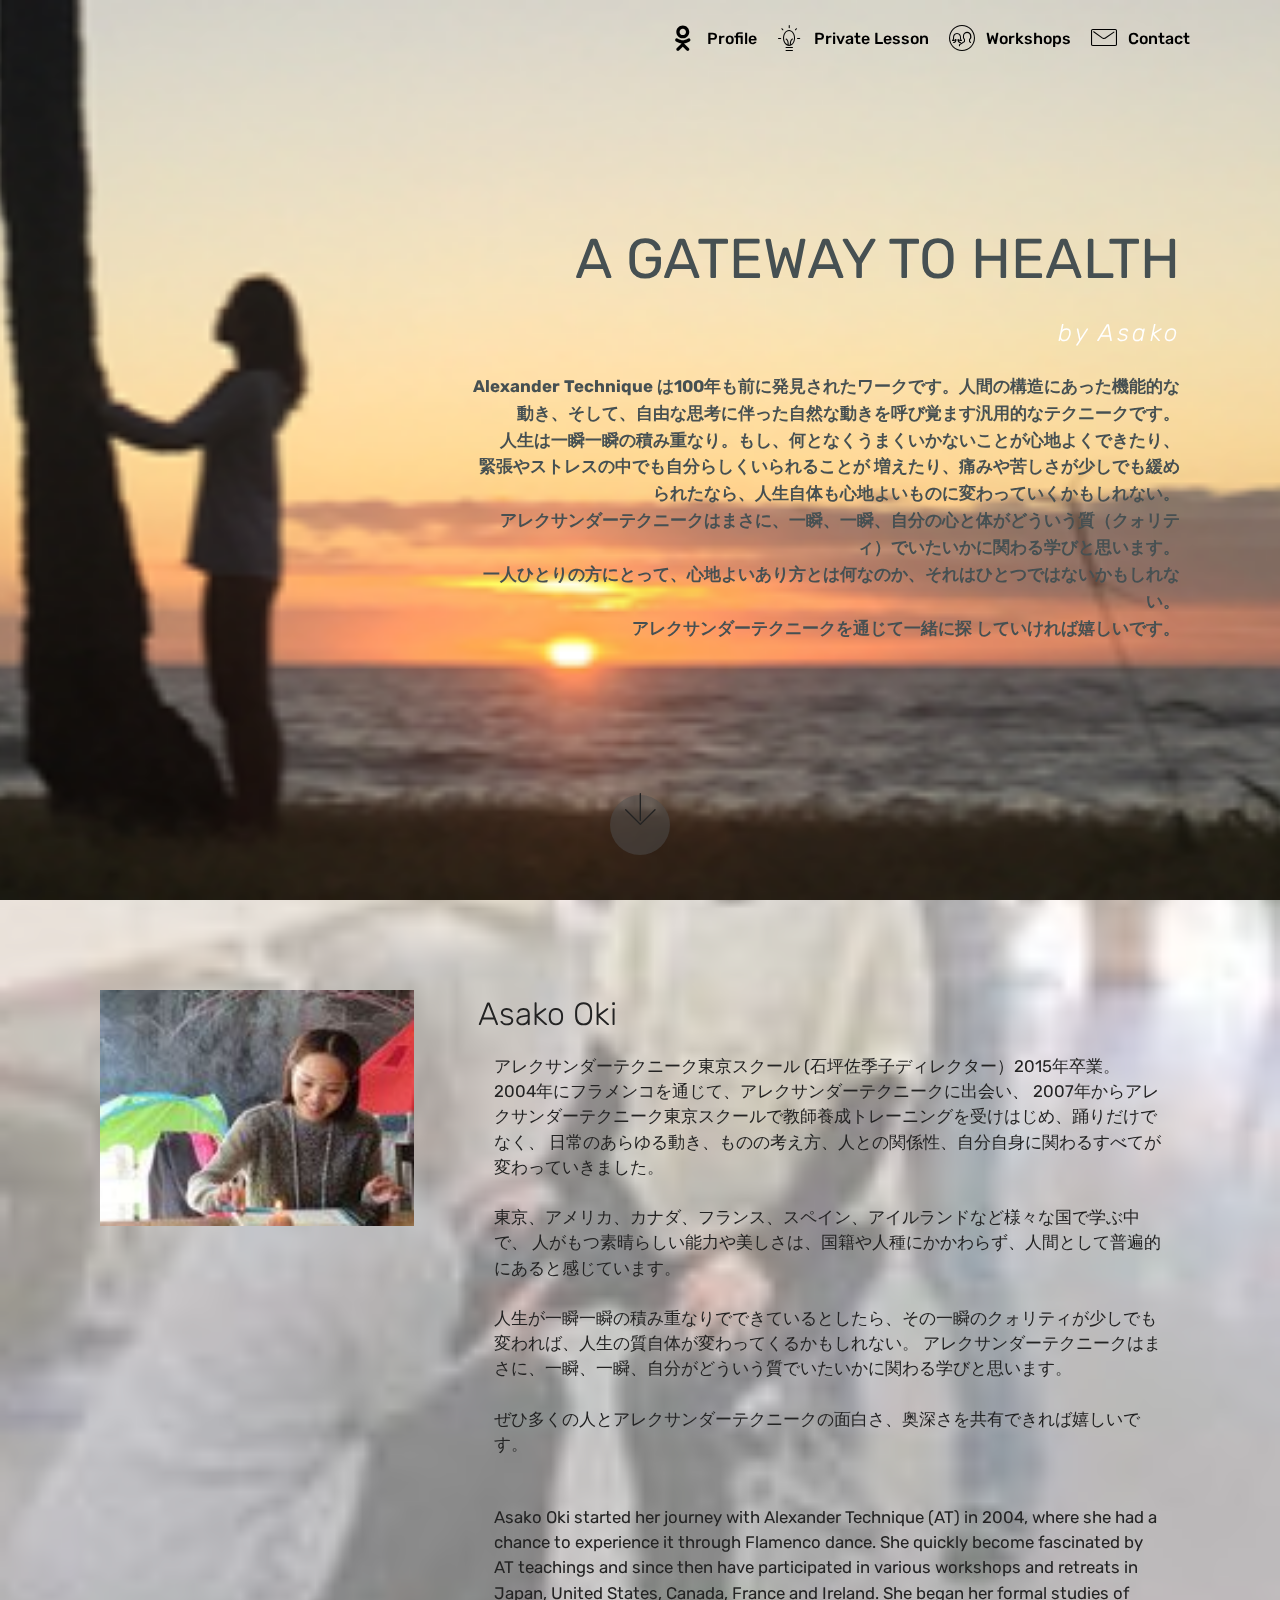
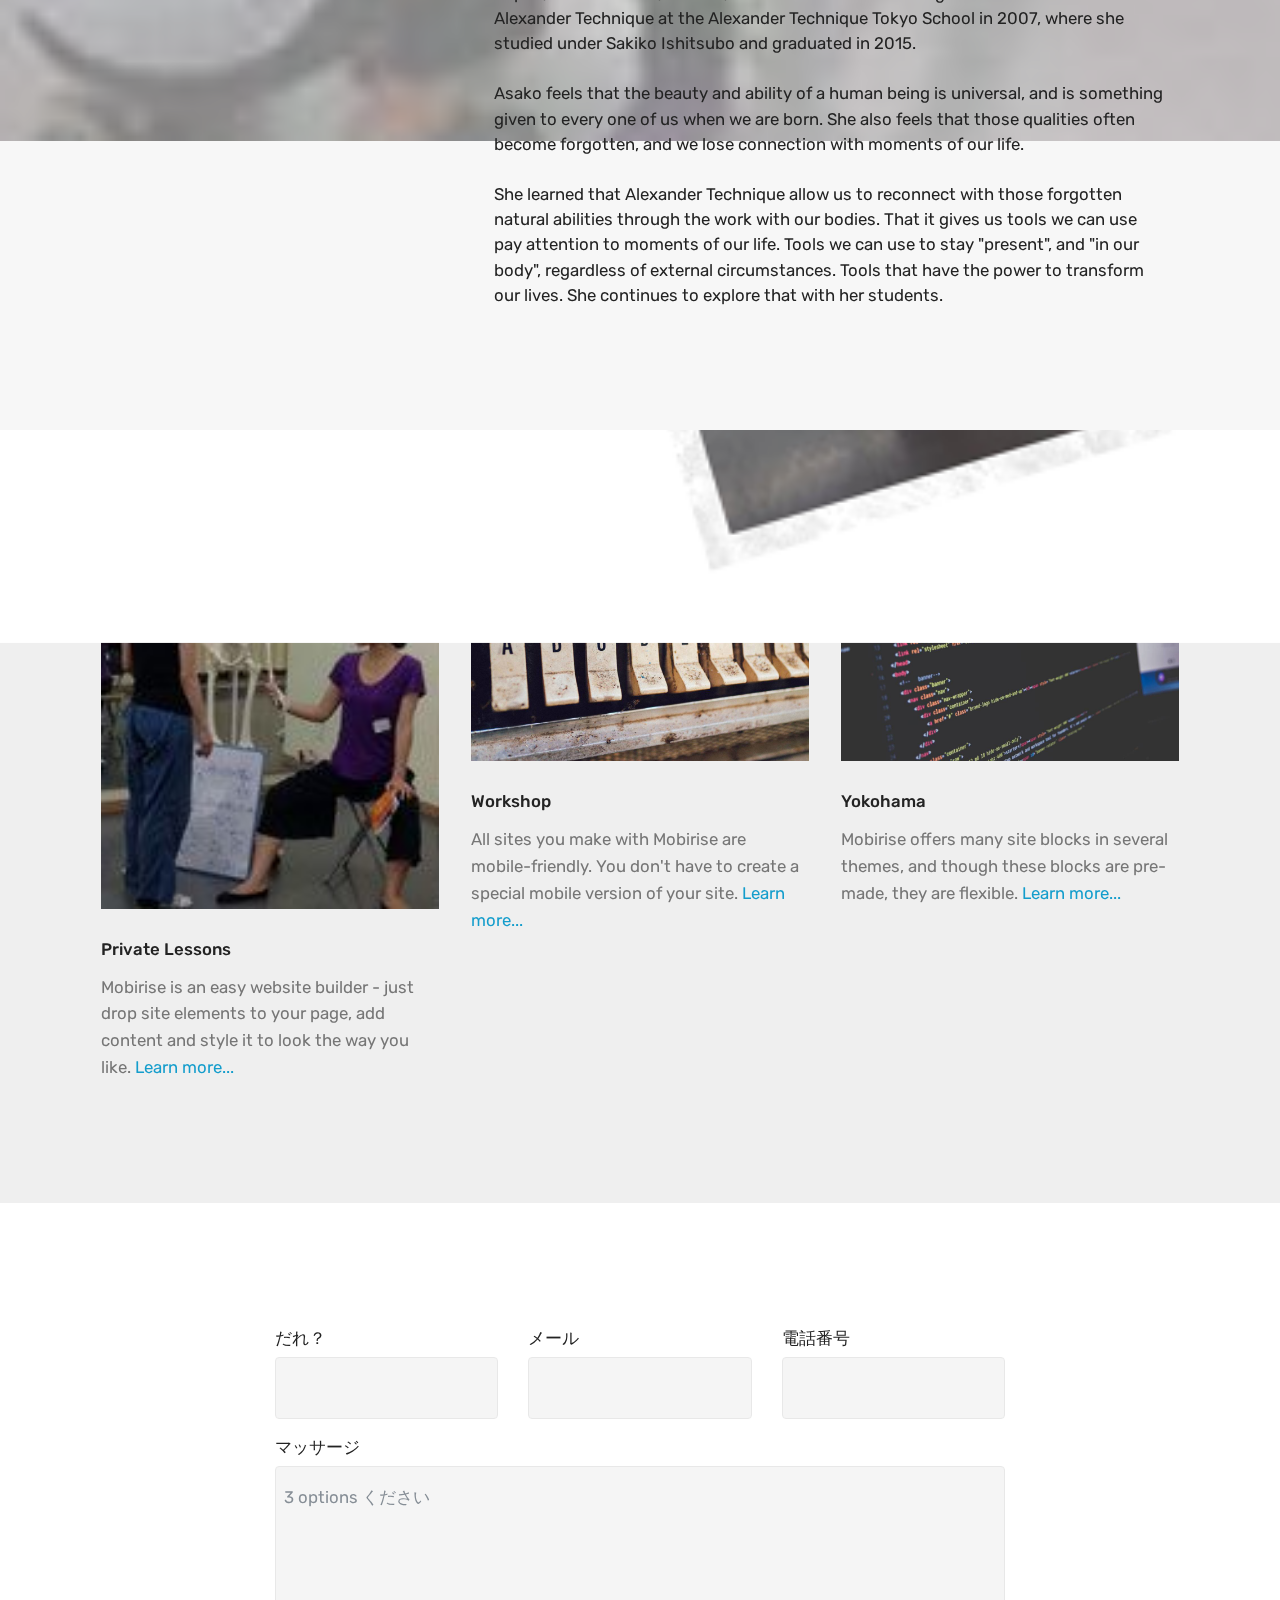
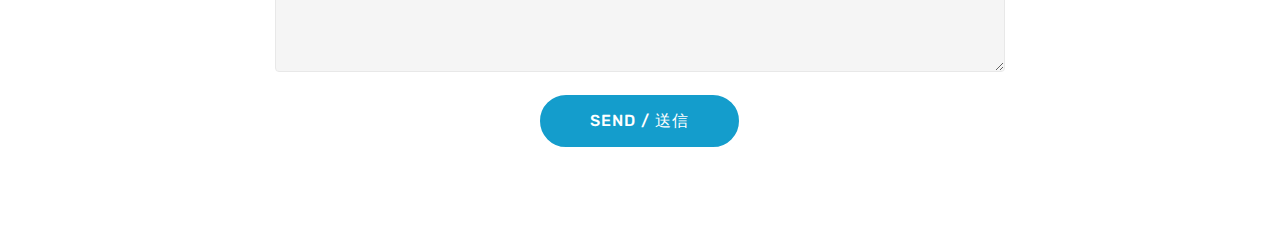
==== index.html @ a7b5e251 "create github pages" ====
<!DOCTYPE html>
<html >
<head>
  <!-- Site made with Mobirise Website Builder v4.5.4, https://mobirise.com -->
  <meta charset="UTF-8">
  <meta http-equiv="X-UA-Compatible" content="IE=edge">
  <meta name="generator" content="Mobirise v4.5.4, mobirise.com">
  <meta name="viewport" content="width=device-width, initial-scale=1, minimum-scale=1">
  <link rel="shortcut icon" href="assets/images/asako-669999.gif" type="image/x-icon">
  <meta name="description" content="">
  <title>Home</title>
  <link rel="stylesheet" href="assets/web/assets/mobirise-icons/mobirise-icons.css">
  <link rel="stylesheet" href="assets/tether/tether.min.css">
  <link rel="stylesheet" href="assets/bootstrap/css/bootstrap.min.css">
  <link rel="stylesheet" href="assets/bootstrap/css/bootstrap-grid.min.css">
  <link rel="stylesheet" href="assets/bootstrap/css/bootstrap-reboot.min.css">
  <link rel="stylesheet" href="assets/socicon/css/styles.css">
  <link rel="stylesheet" href="assets/dropdown/css/style.css">
  <link rel="stylesheet" href="assets/theme/css/style.css">
  <link rel="stylesheet" href="assets/mobirise/css/mbr-additional.css" type="text/css">
  
  
  
</head>
<body>
<section class="menu cid-qFcCSigiO7" once="menu" id="menu2-0">

    

    <nav class="navbar navbar-expand beta-menu navbar-dropdown align-items-center navbar-toggleable-sm bg-color transparent">
        <button class="navbar-toggler navbar-toggler-right" type="button" data-toggle="collapse" data-target="#navbarSupportedContent" aria-controls="navbarSupportedContent" aria-expanded="false" aria-label="Toggle navigation">
            <div class="hamburger">
                <span></span>
                <span></span>
                <span></span>
                <span></span>
            </div>
        </button>
        <div class="menu-logo">
            <div class="navbar-brand">
                
                
            </div>
        </div>
        <div class="collapse navbar-collapse" id="navbarSupportedContent">
            <ul class="navbar-nav nav-dropdown nav-right navbar-nav-top-padding" data-app-modern-menu="true"><li class="nav-item"><a class="nav-link link text-black display-4" href="index.html#features11-c"><span class="socicon socicon-odnoklassniki mbr-iconfont mbr-iconfont-btn"></span>
                        Profile</a></li><li class="nav-item"><a class="nav-link link text-black display-4" href="index.html#features2-7"><span class="mbri-idea mbr-iconfont mbr-iconfont-btn"></span>
                        Private Lesson</a></li><li class="nav-item"><a class="nav-link link text-black display-4" href="index.html#features2-7"><span class="mbri-users mbr-iconfont mbr-iconfont-btn"></span>
                        Workshops</a></li>
                <li class="nav-item">
                    <a class="nav-link link text-black display-4" href="index.html#form1-a"><span class="mbri-letter mbr-iconfont mbr-iconfont-btn"></span>
                        Contact</a>
                </li></ul>
            
        </div>
    </nav>
</section>

<section class="engine"><a href="https://mobirise.co/a">web builder</a></section><section class="header10 cid-qFcF422YGF mbr-fullscreen mbr-parallax-background" id="header10-2">

    

    

    <div class="container">
        <div class="media-container-column mbr-white col-lg-8 col-md-10 ml-auto">
            <h1 class="mbr-section-title align-right mbr-bold pb-3 mbr-fonts-style display-1"><span style="font-weight: normal;">A GATEWAY TO HEALTH</span></h1>
            <h3 class="mbr-section-subtitle align-right mbr-light pb-3 mbr-fonts-style display-5"><em>by Asako</em></h3>
            <p class="mbr-text align-right pb-3 mbr-fonts-style display-7"><strong>Alexander Technique は100年も前に発見されたワークです。人間の構造にあった機能的な動き、そして、自由な思考に伴った自然な動きを呼び覚ます汎用的なテクニークです。 
<br>人生は一瞬一瞬の積み重なり。もし、何となくうまくいかないことが心地よくできたり、<br>緊張やストレスの中でも自分らしくいられることが 増えたり、痛みや苦しさが少しでも緩められたなら、人生自体も心地よいものに変わっていくかもしれない。
<br>アレクサンダーテクニークはまさに、一瞬、一瞬、自分の心と体がどういう質（クォリティ）でいたいかに関わる学びと思います。 
<br>一人ひとりの方にとって、心地よいあり方とは何なのか、それはひとつではないかもしれない。<br>アレクサンダーテクニークを通じて一緒に探 していければ嬉しいです。</strong></p>
            
        </div>
    </div>

    <div class="mbr-arrow hidden-sm-down" aria-hidden="true">
        <a href="#next">
            <i class="mbri-down mbr-iconfont"></i>
        </a>
    </div>
</section>

<section class="features11 cid-qFcLsmCAKS mbr-parallax-background" id="features11-c">

    

    <div class="mbr-overlay" style="opacity: 0.5; background-color: rgb(255, 255, 255);">
    </div>

    <div class="container">   
        <div class="col-md-12">
            <div class="media-container-row">
                <div class="mbr-figure" style="width: 35%;">
                    <img src="assets/images/ao-171x128.jpg" alt="Mobirise" title="">
                </div>
                <div class=" align-left aside-content">
                    <h2 class="mbr-title pt-2 mbr-fonts-style display-2">
                        Asako Oki</h2>
                    <div class="mbr-section-text">
                        
                    </div>

                    <div class="block-content">
                        <div class="card p-3 pr-3">
                            <div class="media">
                                     
                                <div class="media-body">
                                    
                                </div>
                            </div>                

                            <div class="card-box">
                                <p class="block-text mbr-fonts-style display-7">アレクサンダーテクニーク東京スクール (石坪佐季子ディレクター）2015年卒業。 
<br>2004年にフラメンコを通じて、アレクサンダーテクニークに出会い、 2007年からアレクサンダーテクニーク東京スクールで教師養成トレーニングを受けはじめ、踊りだけでなく、 日常のあらゆる動き、ものの考え方、人との関係性、自分自身に関わるすべてが変わっていきました。 
<br>
<br>東京、アメリカ、カナダ、フランス、スペイン、アイルランドなど様々な国で学ぶ中で、 人がもつ素晴らしい能力や美しさは、国籍や人種にかかわらず、人間として普遍的にあると感じています。 
<br>
<br>人生が一瞬一瞬の積み重なりでできているとしたら、その一瞬のクォリティが少しでも変われば、人生の質自体が変わってくるかもしれない。 アレクサンダーテクニークはまさに、一瞬、一瞬、自分がどういう質でいたいかに関わる学びと思います。 
<br>
<br>ぜひ多くの人とアレクサンダーテクニークの面白さ、奥深さを共有できれば嬉しいです。</p>
                            </div>
                        </div>

                        <div class="card p-3 pr-3">
                            <div class="media">
                                     
                                <div class="media-body">
                                    
                                </div>
                            </div>                

                            <div class="card-box">
                                <p class="block-text mbr-fonts-style display-7">Asako Oki started her journey with Alexander Technique (AT) in 2004, where she had a chance to experience it through Flamenco dance. She quickly become fascinated by AT teachings and since then have participated in various workshops and retreats in Japan, United States, Canada, France and Ireland. She began her formal studies of Alexander Technique at the Alexander Technique Tokyo School in 2007, where she studied under Sakiko Ishitsubo and graduated in 2015. 
<br>
<br>Asako feels that the beauty and ability of a human being is universal, and is something given to every one of us when we are born. She also feels that those qualities often become forgotten, and we lose connection with moments of our life. 
<br>
<br>She learned that Alexander Technique allow us to reconnect with those forgotten natural abilities through the work with our bodies. That it gives us tools we can use pay attention to moments of our life. Tools we can use to stay "present", and "in our body", regardless of external circumstances. Tools that have the power to transform our lives. She continues to explore that with her students.</p>
                            </div>
                        </div>
                    </div>
                </div>
            </div>
        </div> 
    </div>          
</section>

<section class="features2 cid-qFcKLGSwW6 mbr-parallax-background" id="features2-7">

    

    <div class="mbr-overlay" style="opacity: 0.8; background-color: rgb(239, 239, 239);">
    </div>
    
    <div class="container">
        <div class="media-container-row">
            <div class="card p-3 col-12 col-md-6 col-lg-4">
                <div class="card-wrapper">
                    <div class="card-img">
                        <img src="assets/images/workshop3-150x150.jpg" alt="Mobirise" title="">
                    </div>
                    <div class="card-box">
                        <h4 class="card-title pb-3 mbr-fonts-style display-7">
                            Private Lessons</h4>
                        <p class="mbr-text mbr-fonts-style display-7">
                            Mobirise is an easy website builder - just drop site elements to your page, add content and style it to look the way you like. <a href="http://mobirise.com">Learn more...</a>
                        </p>
                    </div>
                </div>
            </div>

            <div class="card p-3 col-12 col-md-6 col-lg-4">
                <div class="card-wrapper">
                    <div class="card-img">
                        <img src="assets/images/02.jpg" alt="Mobirise">
                    </div>
                    <div class="card-box ">
                        <h4 class="card-title pb-3 mbr-fonts-style display-7">
                            Workshop</h4>
                        <p class="mbr-text mbr-fonts-style display-7">
                            All sites you make with Mobirise are mobile-friendly. You don't have to create a special mobile version of your site. <a href="http://mobirise.com">Learn more...</a>
                        </p>
                    </div>
                </div>
            </div>

            <div class="card p-3 col-12 col-md-6 col-lg-4">
                <div class="card-wrapper">
                    <div class="card-img">
                        <img src="assets/images/03.jpg" alt="Mobirise">
                    </div>
                    <div class="card-box">
                        <h4 class="card-title pb-3 mbr-fonts-style display-7">
                            Yokohama</h4>
                        <p class="mbr-text mbr-fonts-style display-7">
                            Mobirise offers many site blocks in several themes, and though these blocks are pre-made, they are flexible. <a href="http://mobirise.com">Learn more...</a>
                        </p>
                    </div>
                </div>
            </div>

            
        </div>
    </div>
</section>

<section class="mbr-section form1 cid-qFcLfC4Hud" id="form1-a">

    

    
    <div class="container">
        <div class="row justify-content-center">
            <div class="title col-12 col-lg-8">
                
                
            </div>
        </div>
    </div>
    <div class="container">
        <div class="row justify-content-center">
            <div class="media-container-column col-lg-8" data-form-type="formoid">
                    <div data-form-alert="" hidden="">Thanks for filling out the form!</div>
            
                    <form class="mbr-form" action="https://mobirise.com/" method="post" data-form-title="Mobirise Form"><input type="hidden" data-form-email="true" value="3Hr8TGcZyTw1oi3HoWnMLZXnYxxB5eKOPvBrqndq5ja7uBfrabB6wjAqrDAZKJX2LAwRL6nc06mYxtuaro4jzG+hPsduJrN7Xb7/3KLg3LdGes6JS7yAoefQM6I0NSRV">
                        <div class="row row-sm-offset">
                            <div class="col-md-4 multi-horizontal" data-for="name">
                                <div class="form-group">
                                    <label class="form-control-label mbr-fonts-style display-7" for="name-form1-a">だれ？</label>
                                    <input type="text" class="form-control" name="name" data-form-field="Name" required="" id="name-form1-a">
                                </div>
                            </div>
                            <div class="col-md-4 multi-horizontal" data-for="email">
                                <div class="form-group">
                                    <label class="form-control-label mbr-fonts-style display-7" for="email-form1-a">メール</label>
                                    <input type="email" class="form-control" name="email" data-form-field="Email" required="" id="email-form1-a">
                                </div>
                            </div>
                            <div class="col-md-4 multi-horizontal" data-for="phone">
                                <div class="form-group">
                                    <label class="form-control-label mbr-fonts-style display-7" for="phone-form1-a">電話番号</label>
                                    <input type="tel" class="form-control" name="phone" data-form-field="Phone" id="phone-form1-a">
                                </div>
                            </div>
                        </div>
                        <div class="form-group" data-for="message">
                            <label class="form-control-label mbr-fonts-style display-7" for="message-form1-a">マッサージ</label>
                            <textarea type="text" class="form-control" name="message" rows="7" data-form-field="Message" placeholder="3 options ください" id="message-form1-a"></textarea>
                        </div>
            
                        <span class="input-group-btn"><button href="" type="submit" class="btn btn-primary btn-form display-4">SEND / 送信</button></span>
                    </form>
            </div>
        </div>
    </div>
</section>


  <script src="assets/web/assets/jquery/jquery.min.js"></script>
  <script src="assets/popper/popper.min.js"></script>
  <script src="assets/tether/tether.min.js"></script>
  <script src="assets/bootstrap/js/bootstrap.min.js"></script>
  <script src="assets/smoothscroll/smooth-scroll.js"></script>
  <script src="assets/touchswipe/jquery.touch-swipe.min.js"></script>
  <script src="assets/parallax/jarallax.min.js"></script>
  <script src="assets/dropdown/js/script.min.js"></script>
  <script src="assets/theme/js/script.js"></script>
  <script src="assets/formoid/formoid.min.js"></script>
  
  
</body>
</html>
---- assets/web/assets/mobirise-icons/mobirise-icons.css ----
@font-face {
  font-family: 'MobiriseIcons';
  src:  url('mobirise-icons.eot?spat4u');
  src:  url('mobirise-icons.eot?spat4u#iefix') format('embedded-opentype'),
    url('mobirise-icons.ttf?spat4u') format('truetype'),
    url('mobirise-icons.woff?spat4u') format('woff'),
    url('mobirise-icons.svg?spat4u#MobiriseIcons') format('svg');
  font-weight: normal;
  font-style: normal;
}

[class^="mbri-"], [class*=" mbri-"] {
  /* use !important to prevent issues with browser extensions that change fonts */
  font-family: MobiriseIcons !important;
  speak: none;
  font-style: normal;
  font-weight: normal;
  font-variant: normal;
  text-transform: none;
  line-height: 1;

  /* Better Font Rendering =========== */
  -webkit-font-smoothing: antialiased;
  -moz-osx-font-smoothing: grayscale;
}

.mbri-add-submenu:before {
  content: "\e900";
}
.mbri-alert:before {
  content: "\e901";
}
.mbri-align-center:before {
  content: "\e902";
}
.mbri-align-justify:before {
  content: "\e903";
}
.mbri-align-left:before {
  content: "\e904";
}
.mbri-align-right:before {
  content: "\e905";
}
.mbri-android:before {
  content: "\e906";
}
.mbri-apple:before {
  content: "\e907";
}
.mbri-arrow-down:before {
  content: "\e908";
}
.mbri-arrow-next:before {
  content: "\e909";
}
.mbri-arrow-prev:before {
  content: "\e90a";
}
.mbri-arrow-up:before {
  content: "\e90b";
}
.mbri-bold:before {
  content: "\e90c";
}
.mbri-bookmark:before {
  content: "\e90d";
}
.mbri-bootstrap:before {
  content: "\e90e";
}
.mbri-briefcase:before {
  content: "\e90f";
}
.mbri-browse:before {
  content: "\e910";
}
.mbri-bulleted-list:before {
  content: "\e911";
}
.mbri-calendar:before {
  content: "\e912";
}
.mbri-camera:before {
  content: "\e913";
}
.mbri-cart-add:before {
  content: "\e914";
}
.mbri-cart-full:before {
  content: "\e915";
}
.mbri-cash:before {
  content: "\e916";
}
.mbri-change-style:before {
  content: "\e917";
}
.mbri-chat:before {
  content: "\e918";
}
.mbri-clock:before {
  content: "\e919";
}
.mbri-close:before {
  content: "\e91a";
}
.mbri-cloud:before {
  content: "\e91b";
}
.mbri-code:before {
  content: "\e91c";
}
.mbri-contact-form:before {
  content: "\e91d";
}
.mbri-credit-card:before {
  content: "\e91e";
}
.mbri-cursor-click:before {
  content: "\e91f";
}
.mbri-cust-feedback:before {
  content: "\e920";
}
.mbri-database:before {
  content: "\e921";
}
.mbri-delivery:before {
  content: "\e922";
}
.mbri-desktop:before {
  content: "\e923";
}
.mbri-devices:before {
  content: "\e924";
}
.mbri-down:before {
  content: "\e925";
}
.mbri-download:before {
  content: "\e989";
}
.mbri-drag-n-drop:before {
  content: "\e927";
}
.mbri-drag-n-drop2:before {
  content: "\e928";
}
.mbri-edit:before {
  content: "\e929";
}
.mbri-edit2:before {
  content: "\e92a";
}
.mbri-error:before {
  content: "\e92b";
}
.mbri-extension:before {
  content: "\e92c";
}
.mbri-features:before {
  content: "\e92d";
}
.mbri-file:before {
  content: "\e92e";
}
.mbri-flag:before {
  content: "\e92f";
}
.mbri-folder:before {
  content: "\e930";
}
.mbri-gift:before {
  content: "\e931";
}
.mbri-github:before {
  content: "\e932";
}
.mbri-globe:before {
  content: "\e933";
}
.mbri-globe-2:before {
  content: "\e934";
}
.mbri-growing-chart:before {
  content: "\e935";
}
.mbri-hearth:before {
  content: "\e936";
}
.mbri-help:before {
  content: "\e937";
}
.mbri-home:before {
  content: "\e938";
}
.mbri-hot-cup:before {
  content: "\e939";
}
.mbri-idea:before {
  content: "\e93a";
}
.mbri-image-gallery:before {
  content: "\e93b";
}
.mbri-image-slider:before {
  content: "\e93c";
}
.mbri-info:before {
  content: "\e93d";
}
.mbri-italic:before {
  content: "\e93e";
}
.mbri-key:before {
  content: "\e93f";
}
.mbri-laptop:before {
  content: "\e940";
}
.mbri-layers:before {
  content: "\e941";
}
.mbri-left-right:before {
  content: "\e942";
}
.mbri-left:before {
  content: "\e943";
}
.mbri-letter:before {
  content: "\e944";
}
.mbri-like:before {
  content: "\e945";
}
.mbri-link:before {
  content: "\e946";
}
.mbri-lock:before {
  content: "\e947";
}
.mbri-login:before {
  content: "\e948";
}
.mbri-logout:before {
  content: "\e949";
}
.mbri-magic-stick:before {
  content: "\e94a";
}
.mbri-map-pin:before {
  content: "\e94b";
}
.mbri-menu:before {
  content: "\e94c";
}
.mbri-mobile:before {
  content: "\e94d";
}
.mbri-mobile2:before {
  content: "\e94e";
}
.mbri-mobirise:before {
  content: "\e94f";
}
.mbri-more-horizontal:before {
  content: "\e950";
}
.mbri-more-vertical:before {
  content: "\e951";
}
.mbri-music:before {
  content: "\e952";
}
.mbri-new-file:before {
  content: "\e953";
}
.mbri-numbered-list:before {
  content: "\e954";
}
.mbri-opened-folder:before {
  content: "\e955";
}
.mbri-pages:before {
  content: "\e956";
}
.mbri-paper-plane:before {
  content: "\e957";
}
.mbri-paperclip:before {
  content: "\e958";
}
.mbri-photo:before {
  content: "\e959";
}
.mbri-photos:before {
  content: "\e95a";
}
.mbri-pin:before {
  content: "\e95b";
}
.mbri-play:before {
  content: "\e95c";
}
.mbri-plus:before {
  content: "\e95d";
}
.mbri-preview:before {
  content: "\e95e";
}
.mbri-print:before {
  content: "\e95f";
}
.mbri-protect:before {
  content: "\e960";
}
.mbri-question:before {
  content: "\e961";
}
.mbri-quote-left:before {
  content: "\e962";
}
.mbri-quote-right:before {
  content: "\e963";
}
.mbri-refresh:before {
  content: "\e964";
}
.mbri-responsive:before {
  content: "\e965";
}
.mbri-right:before {
  content: "\e966";
}
.mbri-rocket:before {
  content: "\e967";
}
.mbri-sad-face:before {
  content: "\e968";
}
.mbri-sale:before {
  content: "\e969";
}
.mbri-save:before {
  content: "\e96a";
}
.mbri-search:before {
  content: "\e96b";
}
.mbri-setting:before {
  content: "\e96c";
}
.mbri-setting2:before {
  content: "\e96d";
}
.mbri-setting3:before {
  content: "\e96e";
}
.mbri-share:before {
  content: "\e96f";
}
.mbri-shopping-bag:before {
  content: "\e970";
}
.mbri-shopping-basket:before {
  content: "\e971";
}
.mbri-shopping-cart:before {
  content: "\e972";
}
.mbri-sites:before {
  content: "\e973";
}
.mbri-smile-face:before {
  content: "\e974";
}
.mbri-speed:before {
  content: "\e975";
}
.mbri-star:before {
  content: "\e976";
}
.mbri-success:before {
  content: "\e977";
}
.mbri-sun:before {
  content: "\e978";
}
.mbri-sun2:before {
  content: "\e979";
}
.mbri-tablet:before {
  content: "\e97a";
}
.mbri-tablet-vertical:before {
  content: "\e97b";
}
.mbri-target:before {
  content: "\e97c";
}
.mbri-timer:before {
  content: "\e97d";
}
.mbri-to-ftp:before {
  content: "\e97e";
}
.mbri-to-local-drive:before {
  content: "\e97f";
}
.mbri-touch-swipe:before {
  content: "\e980";
}
.mbri-touch:before {
  content: "\e981";
}
.mbri-trash:before {
  content: "\e982";
}
.mbri-underline:before {
  content: "\e983";
}
.mbri-unlink:before {
  content: "\e984";
}
.mbri-unlock:before {
  content: "\e985";
}
.mbri-up-down:before {
  content: "\e986";
}
.mbri-up:before {
  content: "\e987";
}
.mbri-update:before {
  content: "\e988";
}
.mbri-upload:before {
 content: "\e926"; 
}
.mbri-user:before {
  content: "\e98a";
}
.mbri-user2:before {
  content: "\e98b";
}
.mbri-users:before {
  content: "\e98c";
}
.mbri-video:before {
  content: "\e98d";
}
.mbri-video-play:before {
  content: "\e98e";
}
.mbri-watch:before {
  content: "\e98f";
}
.mbri-website-theme:before {
  content: "\e990";
}
.mbri-wifi:before {
  content: "\e991";
}
.mbri-windows:before {
  content: "\e992";
}
.mbri-zoom-out:before {
  content: "\e993";
}
.mbri-redo:before {
  content: "\e994";
}
.mbri-undo:before {
  content: "\e995";
}
---- assets/socicon/css/styles.css ----
@charset "UTF-8";

@font-face {
  font-family: "socicon";
  src:url("../fonts/socicon.eot");
  src:url("../fonts/socicon.eot?#iefix") format("embedded-opentype"),
    url("../fonts/socicon.woff") format("woff"),
    url("../fonts/socicon.ttf") format("truetype"),
    url("../fonts/socicon.svg#socicon") format("svg");
  font-weight: normal;
  font-style: normal;

}

[data-icon]:before {
  font-family: "socicon" !important;
  content: attr(data-icon);
  font-style: normal !important;
  font-weight: normal !important;
  font-variant: normal !important;
  text-transform: none !important;
  speak: none;
  line-height: 1;
  -webkit-font-smoothing: antialiased;
  -moz-osx-font-smoothing: grayscale;
}

[class^="socicon-"]:before,
[class*=" socicon-"]:before {
  font-family: "socicon" !important;
  font-style: normal !important;
  font-weight: normal !important;
  font-variant: normal !important;
  text-transform: none !important;
  speak: none;
  line-height: 1;
  -webkit-font-smoothing: antialiased;
  -moz-osx-font-smoothing: grayscale;
}

.socicon-modelmayhem:before {
  content: "\e000";
}
.socicon-mixcloud:before {
  content: "\e001";
}
.socicon-drupal:before {
  content: "\e002";
}
.socicon-swarm:before {
  content: "\e003";
}
.socicon-istock:before {
  content: "\e004";
}
.socicon-yammer:before {
  content: "\e005";
}
.socicon-ello:before {
  content: "\e006";
}
.socicon-stackoverflow:before {
  content: "\e007";
}
.socicon-persona:before {
  content: "\e008";
}
.socicon-triplej:before {
  content: "\e009";
}
.socicon-houzz:before {
  content: "\e00a";
}
.socicon-rss:before {
  content: "\e00b";
}
.socicon-paypal:before {
  content: "\e00c";
}
.socicon-odnoklassniki:before {
  content: "\e00d";
}
.socicon-airbnb:before {
  content: "\e00e";
}
.socicon-periscope:before {
  content: "\e00f";
}
.socicon-outlook:before {
  content: "\e010";
}
.socicon-coderwall:before {
  content: "\e011";
}
.socicon-tripadvisor:before {
  content: "\e012";
}
.socicon-appnet:before {
  content: "\e013";
}
.socicon-goodreads:before {
  content: "\e014";
}
.socicon-tripit:before {
  content: "\e015";
}
.socicon-lanyrd:before {
  content: "\e016";
}
.socicon-slideshare:before {
  content: "\e017";
}
.socicon-buffer:before {
  content: "\e018";
}
.socicon-disqus:before {
  content: "\e019";
}
.socicon-vkontakte:before {
  content: "\e01a";
}
.socicon-whatsapp:before {
  content: "\e01b";
}
.socicon-patreon:before {
  content: "\e01c";
}
.socicon-storehouse:before {
  content: "\e01d";
}
.socicon-pocket:before {
  content: "\e01e";
}
.socicon-mail:before {
  content: "\e01f";
}
.socicon-blogger:before {
  content: "\e020";
}
.socicon-technorati:before {
  content: "\e021";
}
.socicon-reddit:before {
  content: "\e022";
}
.socicon-dribbble:before {
  content: "\e023";
}
.socicon-stumbleupon:before {
  content: "\e024";
}
.socicon-digg:before {
  content: "\e025";
}
.socicon-envato:before {
  content: "\e026";
}
.socicon-behance:before {
  content: "\e027";
}
.socicon-delicious:before {
  content: "\e028";
}
.socicon-deviantart:before {
  content: "\e029";
}
.socicon-forrst:before {
  content: "\e02a";
}
.socicon-play:before {
  content: "\e02b";
}
.socicon-zerply:before {
  content: "\e02c";
}
.socicon-wikipedia:before {
  content: "\e02d";
}
.socicon-apple:before {
  content: "\e02e";
}
.socicon-flattr:before {
  content: "\e02f";
}
.socicon-github:before {
  content: "\e030";
}
.socicon-renren:before {
  content: "\e031";
}
.socicon-friendfeed:before {
  content: "\e032";
}
.socicon-newsvine:before {
  content: "\e033";
}
.socicon-identica:before {
  content: "\e034";
}
.socicon-bebo:before {
  content: "\e035";
}
.socicon-zynga:before {
  content: "\e036";
}
.socicon-steam:before {
  content: "\e037";
}
.socicon-xbox:before {
  content: "\e038";
}
.socicon-windows:before {
  content: "\e039";
}
.socicon-qq:before {
  content: "\e03a";
}
.socicon-douban:before {
  content: "\e03b";
}
.socicon-meetup:before {
  content: "\e03c";
}
.socicon-playstation:before {
  content: "\e03d";
}
.socicon-android:before {
  content: "\e03e";
}
.socicon-snapchat:before {
  content: "\e03f";
}
.socicon-twitter:before {
  content: "\e040";
}
.socicon-facebook:before {
  content: "\e041";
}
.socicon-googleplus:before {
  content: "\e042";
}
.socicon-pinterest:before {
  content: "\e043";
}
.socicon-foursquare:before {
  content: "\e044";
}
.socicon-yahoo:before {
  content: "\e045";
}
.socicon-skype:before {
  content: "\e046";
}
.socicon-yelp:before {
  content: "\e047";
}
.socicon-feedburner:before {
  content: "\e048";
}
.socicon-linkedin:before {
  content: "\e049";
}
.socicon-viadeo:before {
  content: "\e04a";
}
.socicon-xing:before {
  content: "\e04b";
}
.socicon-myspace:before {
  content: "\e04c";
}
.socicon-soundcloud:before {
  content: "\e04d";
}
.socicon-spotify:before {
  content: "\e04e";
}
.socicon-grooveshark:before {
  content: "\e04f";
}
.socicon-lastfm:before {
  content: "\e050";
}
.socicon-youtube:before {
  content: "\e051";
}
.socicon-vimeo:before {
  content: "\e052";
}
.socicon-dailymotion:before {
  content: "\e053";
}
.socicon-vine:before {
  content: "\e054";
}
.socicon-flickr:before {
  content: "\e055";
}
.socicon-500px:before {
  content: "\e056";
}
.socicon-wordpress:before {
  content: "\e058";
}
.socicon-tumblr:before {
  content: "\e059";
}
.socicon-twitch:before {
  content: "\e05a";
}
.socicon-8tracks:before {
  content: "\e05b";
}
.socicon-amazon:before {
  content: "\e05c";
}
.socicon-icq:before {
  content: "\e05d";
}
.socicon-smugmug:before {
  content: "\e05e";
}
.socicon-ravelry:before {
  content: "\e05f";
}
.socicon-weibo:before {
  content: "\e060";
}
.socicon-baidu:before {
  content: "\e061";
}
.socicon-angellist:before {
  content: "\e062";
}
.socicon-ebay:before {
  content: "\e063";
}
.socicon-imdb:before {
  content: "\e064";
}
.socicon-stayfriends:before {
  content: "\e065";
}
.socicon-residentadvisor:before {
  content: "\e066";
}
.socicon-google:before {
  content: "\e067";
}
.socicon-yandex:before {
  content: "\e068";
}
.socicon-sharethis:before {
  content: "\e069";
}
.socicon-bandcamp:before {
  content: "\e06a";
}
.socicon-itunes:before {
  content: "\e06b";
}
.socicon-deezer:before {
  content: "\e06c";
}
.socicon-telegram:before {
  content: "\e06e";
}
.socicon-openid:before {
  content: "\e06f";
}
.socicon-amplement:before {
  content: "\e070";
}
.socicon-viber:before {
  content: "\e071";
}
.socicon-zomato:before {
  content: "\e072";
}
.socicon-draugiem:before {
  content: "\e074";
}
.socicon-endomodo:before {
  content: "\e075";
}
.socicon-filmweb:before {
  content: "\e076";
}
.socicon-stackexchange:before {
  content: "\e077";
}
.socicon-wykop:before {
  content: "\e078";
}
.socicon-teamspeak:before {
  content: "\e079";
}
.socicon-teamviewer:before {
  content: "\e07a";
}
.socicon-ventrilo:before {
  content: "\e07b";
}
.socicon-younow:before {
  content: "\e07c";
}
.socicon-raidcall:before {
  content: "\e07d";
}
.socicon-mumble:before {
  content: "\e07e";
}
.socicon-medium:before {
  content: "\e06d";
}
.socicon-bebee:before {
  content: "\e07f";
}
.socicon-hitbox:before {
  content: "\e080";
}
.socicon-reverbnation:before {
  content: "\e081";
}
.socicon-formulr:before {
  content: "\e082";
}
.socicon-instagram:before {
  content: "\e057";
}
.socicon-battlenet:before {
  content: "\e083";
}
.socicon-chrome:before {
  content: "\e084";
}
.socicon-discord:before {
  content: "\e086";
}
.socicon-issuu:before {
  content: "\e087";
}
.socicon-macos:before {
  content: "\e088";
}
.socicon-firefox:before {
  content: "\e089";
}
.socicon-opera:before {
  content: "\e08d";
}
.socicon-keybase:before {
  content: "\e090";
}
.socicon-alliance:before {
  content: "\e091";
}
.socicon-livejournal:before {
  content: "\e092";
}
.socicon-googlephotos:before {
  content: "\e093";
}
.socicon-horde:before {
  content: "\e094";
}
.socicon-etsy:before {
  content: "\e095";
}
.socicon-zapier:before {
  content: "\e096";
}
.socicon-google-scholar:before {
  content: "\e097";
}
.socicon-researchgate:before {
  content: "\e098";
}
.socicon-wechat:before {
  content: "\e099";
}
.socicon-strava:before {
  content: "\e09a";
}
.socicon-line:before {
  content: "\e09b";
}
.socicon-lyft:before {
  content: "\e09c";
}
.socicon-uber:before {
  content: "\e09d";
}
.socicon-songkick:before {
  content: "\e09e";
}
.socicon-viewbug:before {
  content: "\e09f";
}
.socicon-googlegroups:before {
  content: "\e0a0";
}
.socicon-quora:before {
  content: "\e073";
}
.socicon-diablo:before {
  content: "\e085";
}
.socicon-blizzard:before {
  content: "\e0a1";
}
.socicon-hearthstone:before {
  content: "\e08b";
}
.socicon-heroes:before {
  content: "\e08a";
}
.socicon-overwatch:before {
  content: "\e08c";
}
.socicon-warcraft:before {
  content: "\e08e";
}
.socicon-starcraft:before {
  content: "\e08f";
}
.socicon-beam:before {
  content: "\e0a2";
}
.socicon-curse:before {
  content: "\e0a3";
}
.socicon-player:before {
  content: "\e0a4";
}
.socicon-streamjar:before {
  content: "\e0a5";
}
.socicon-nintendo:before {
  content: "\e0a6";
}
.socicon-hellocoton:before {
  content: "\e0a7";
}
---- assets/dropdown/css/style.css ----
.navbar-dropdown {
  left: 0;
  padding: 0;
  position: absolute;
  right: 0;
  top: 0;
  transition: all 0.45s ease;
  z-index: 1030;
  background: #282828; }
  .navbar-dropdown .navbar-logo {
    margin-right: 0.8rem;
    transition: margin 0.3s ease-in-out;
    vertical-align: middle; }
    .navbar-dropdown .navbar-logo img {
      height: 3.125rem;
      transition: all 0.3s ease-in-out; }
    .navbar-dropdown .navbar-logo.mbr-iconfont {
      font-size: 3.125rem;
      line-height: 3.125rem; }
  .navbar-dropdown .navbar-caption {
    font-weight: 700;
    white-space: normal;
    vertical-align: -4px;
    line-height: 3.125rem !important; }
    .navbar-dropdown .navbar-caption, .navbar-dropdown .navbar-caption:hover {
      color: inherit;
      text-decoration: none; }
  .navbar-dropdown .mbr-iconfont + .navbar-caption {
    vertical-align: -1px; }
  .navbar-dropdown.navbar-fixed-top {
    position: fixed; }
  .navbar-dropdown .navbar-brand span {
    vertical-align: -4px; }
  .navbar-dropdown.bg-color.transparent {
    background: none; }
  .navbar-dropdown.navbar-short .navbar-brand {
    padding: 0.625rem 0; }
    .navbar-dropdown.navbar-short .navbar-brand span {
      vertical-align: -1px; }
  .navbar-dropdown.navbar-short .navbar-caption {
    line-height: 2.375rem !important;
    vertical-align: -2px; }
  .navbar-dropdown.navbar-short .navbar-logo {
    margin-right: 0.5rem; }
    .navbar-dropdown.navbar-short .navbar-logo img {
      height: 2.375rem; }
    .navbar-dropdown.navbar-short .navbar-logo.mbr-iconfont {
      font-size: 2.375rem;
      line-height: 2.375rem; }
  .navbar-dropdown.navbar-short .mbr-table-cell {
    height: 3.625rem; }
  .navbar-dropdown .navbar-close {
    left: 0.6875rem;
    position: fixed;
    top: 0.75rem;
    z-index: 1000; }
  .navbar-dropdown .hamburger-icon {
    content: "";
    display: inline-block;
    vertical-align: middle;
    width: 16px;
    -webkit-box-shadow: 0 -6px 0 1px #282828,0 0 0 1px #282828,0 6px 0 1px #282828;
    -moz-box-shadow: 0 -6px 0 1px #282828,0 0 0 1px #282828,0 6px 0 1px #282828;
    box-shadow: 0 -6px 0 1px #282828,0 0 0 1px #282828,0 6px 0 1px #282828; }

.dropdown-menu .dropdown-toggle[data-toggle="dropdown-submenu"]::after {
  border-bottom: 0.35em solid transparent;
  border-left: 0.35em solid;
  border-right: 0;
  border-top: 0.35em solid transparent;
  margin-left: 0.3rem; }

.dropdown-menu .dropdown-item:focus {
  outline: 0; }

.nav-dropdown {
  font-size: 0.75rem;
  font-weight: 500;
  height: auto !important; }
  .nav-dropdown .nav-btn {
    padding-left: 1rem; }
  .nav-dropdown .link {
    margin: .667em 1.667em;
    font-weight: 500;
    padding: 0;
    transition: color .2s ease-in-out; }
    .nav-dropdown .link.dropdown-toggle {
      margin-right: 2.583em; }
      .nav-dropdown .link.dropdown-toggle::after {
        margin-left: .25rem;
        border-top: 0.35em solid;
        border-right: 0.35em solid transparent;
        border-left: 0.35em solid transparent;
        border-bottom: 0; }
      .nav-dropdown .link.dropdown-toggle[aria-expanded="true"] {
        margin: 0;
        padding: 0.667em 3.263em  0.667em 1.667em; }
  .nav-dropdown .link::after,
  .nav-dropdown .dropdown-item::after {
    color: inherit; }
  .nav-dropdown .btn {
    font-size: 0.75rem;
    font-weight: 700;
    letter-spacing: 0;
    margin-bottom: 0;
    padding-left: 1.25rem;
    padding-right: 1.25rem; }
  .nav-dropdown .dropdown-menu {
    border-radius: 0;
    border: 0;
    left: 0;
    margin: 0;
    padding-bottom: 1.25rem;
    padding-top: 1.25rem;
    position: relative; }
  .nav-dropdown .dropdown-submenu {
    margin-left: 0.125rem;
    top: 0; }
  .nav-dropdown .dropdown-item {
    font-weight: 500;
    line-height: 2;
    padding: 0.3846em 4.615em 0.3846em 1.5385em;
    position: relative;
    transition: color .2s ease-in-out, background-color .2s ease-in-out; }
    .nav-dropdown .dropdown-item::after {
      margin-top: -0.3077em;
      position: absolute;
      right: 1.1538em;
      top: 50%; }
    .nav-dropdown .dropdown-item:focus, .nav-dropdown .dropdown-item:hover {
      background: none; }

@media (max-width: 767px) {
  .nav-dropdown.navbar-toggleable-sm {
    bottom: 0;
    display: none;
    left: 0;
    overflow-x: hidden;
    position: fixed;
    top: 0;
    transform: translateX(-100%);
    -ms-transform: translateX(-100%);
    -webkit-transform: translateX(-100%);
    width: 18.75rem;
    z-index: 999; } }
.nav-dropdown.navbar-toggleable-xl {
  bottom: 0;
  display: none;
  left: 0;
  overflow-x: hidden;
  position: fixed;
  top: 0;
  transform: translateX(-100%);
  -ms-transform: translateX(-100%);
  -webkit-transform: translateX(-100%);
  width: 18.75rem;
  z-index: 999; }

.nav-dropdown-sm {
  display: block !important;
  overflow-x: hidden;
  overflow: auto;
  padding-top: 3.875rem; }
  .nav-dropdown-sm::after {
    content: "";
    display: block;
    height: 3rem;
    width: 100%; }
  .nav-dropdown-sm.collapse.in ~ .navbar-close {
    display: block !important; }
  .nav-dropdown-sm.collapsing, .nav-dropdown-sm.collapse.in {
    transform: translateX(0);
    -ms-transform: translateX(0);
    -webkit-transform: translateX(0);
    transition: all 0.25s ease-out;
    -webkit-transition: all 0.25s ease-out;
    background: #282828; }
  .nav-dropdown-sm.collapsing[aria-expanded="false"] {
    transform: translateX(-100%);
    -ms-transform: translateX(-100%);
    -webkit-transform: translateX(-100%); }
  .nav-dropdown-sm .nav-item {
    display: block;
    margin-left: 0 !important;
    padding-left: 0; }
  .nav-dropdown-sm .link,
  .nav-dropdown-sm .dropdown-item {
    border-top: 1px dotted rgba(255, 255, 255, 0.1);
    font-size: 0.8125rem;
    line-height: 1.6;
    margin: 0 !important;
    padding: 0.875rem 2.4rem 0.875rem 1.5625rem !important;
    position: relative;
    white-space: normal; }
    .nav-dropdown-sm .link:focus, .nav-dropdown-sm .link:hover,
    .nav-dropdown-sm .dropdown-item:focus,
    .nav-dropdown-sm .dropdown-item:hover {
      background: rgba(0, 0, 0, 0.2) !important;
      color: #c0a375; }
  .nav-dropdown-sm .nav-btn {
    position: relative;
    padding: 1.5625rem 1.5625rem 0 1.5625rem; }
    .nav-dropdown-sm .nav-btn::before {
      border-top: 1px dotted rgba(255, 255, 255, 0.1);
      content: "";
      left: 0;
      position: absolute;
      top: 0;
      width: 100%; }
    .nav-dropdown-sm .nav-btn + .nav-btn {
      padding-top: 0.625rem; }
      .nav-dropdown-sm .nav-btn + .nav-btn::before {
        display: none; }
  .nav-dropdown-sm .btn {
    padding: 0.625rem 0; }
  .nav-dropdown-sm .dropdown-toggle[data-toggle="dropdown-submenu"]::after {
    margin-left: .25rem;
    border-top: 0.35em solid;
    border-right: 0.35em solid transparent;
    border-left: 0.35em solid transparent;
    border-bottom: 0; }
  .nav-dropdown-sm .dropdown-toggle[data-toggle="dropdown-submenu"][aria-expanded="true"]::after {
    border-top: 0;
    border-right: 0.35em solid transparent;
    border-left: 0.35em solid transparent;
    border-bottom: 0.35em solid; }
  .nav-dropdown-sm .dropdown-menu {
    margin: 0;
    padding: 0;
    position: relative;
    top: 0;
    left: 0;
    width: 100%;
    border: 0;
    float: none;
    border-radius: 0;
    background: none; }
  .nav-dropdown-sm .dropdown-submenu {
    left: 100%;
    margin-left: 0.125rem;
    margin-top: -1.25rem;
    top: 0; }

.navbar-toggleable-sm .nav-dropdown .dropdown-menu {
  position: absolute; }

.navbar-toggleable-sm .nav-dropdown .dropdown-submenu {
  left: 100%;
  margin-left: 0.125rem;
  margin-top: -1.25rem;
  top: 0; }

.navbar-toggleable-sm.opened .nav-dropdown .dropdown-menu {
  position: relative; }

.navbar-toggleable-sm.opened .nav-dropdown .dropdown-submenu {
  left: 0;
  margin-left: 00rem;
  margin-top: 0rem;
  top: 0; }

.is-builder .nav-dropdown.collapsing {
  transition: none !important; }

/*# sourceMappingURL=style.css.map */
---- assets/theme/css/style.css ----
/*!
 * Mobirise v4 theme (https://mobirise.com/)
 * Copyright 2017 Mobirise
 */
section {
  background-color: #eeeeee; }

section,
.container,
.container-fluid {
  position: relative;
  word-wrap: break-word; }

a.mbr-iconfont:hover {
  text-decoration: none; }

.article .lead p, .article .lead ul, .article .lead ol, .article .lead pre, .article .lead blockquote {
  margin-bottom: 0; }

a {
  font-style: normal;
  font-weight: 400;
  cursor: pointer; }
  a, a:hover {
    text-decoration: none; }

figure {
  margin-bottom: 0; }

body {
  color: #232323; }

h1, h2, h3, h4, h5, h6,
.h1, .h2, .h3, .h4, .h5, .h6,
.display-1, .display-2, .display-3, .display-4 {
  line-height: 1;
  word-break: break-word;
  word-wrap: break-word; }

b, strong {
  font-weight: bold; }

blockquote {
  padding: 10px 0 10px 20px;
  position: relative;
  border-left: 2px solid;
  border-color: #ff3366; }

input:-webkit-autofill, input:-webkit-autofill:hover, input:-webkit-autofill:focus, input:-webkit-autofill:active {
  transition-delay: 9999s;
  transition-property: background-color, color; }

textarea[type="hidden"] {
  display: none; }

body {
  position: relative; }

section {
  background-position: 50% 50%;
  background-repeat: no-repeat;
  background-size: cover; }
  section .mbr-background-video,
  section .mbr-background-video-preview {
    position: absolute;
    bottom: 0;
    left: 0;
    right: 0;
    top: 0; }

.hidden {
  visibility: hidden; }

.mbr-z-index20 {
  z-index: 20; }

/*! Base colors */
.mbr-white {
  color: #ffffff; }

.mbr-black {
  color: #000000; }

.mbr-bg-white {
  background-color: #ffffff; }

.mbr-bg-black {
  background-color: #000000; }

/*! Text-aligns */
.align-left {
  text-align: left; }

.align-center {
  text-align: center; }

.align-right {
  text-align: right; }

@media (max-width: 767px) {
  .align-left, .align-center, .align-right, .mbr-section-btn, .mbr-section-title {
    text-align: center; } }
/*! Font-weight  */
.mbr-light {
  font-weight: 300; }

.mbr-regular {
  font-weight: 400; }

.mbr-semibold {
  font-weight: 500; }

.mbr-bold {
  font-weight: 700; }

/*! Media  */
.media-size-item {
  -webkit-flex: 1 1 auto;
  -moz-flex: 1 1 auto;
  -ms-flex: 1 1 auto;
  -o-flex: 1 1 auto;
  flex: 1 1 auto; }

.media-content {
  -webkit-flex-basis: 100%;
  flex-basis: 100%; }

.media-container-row {
  display: -ms-flexbox;
  display: -webkit-flex;
  display: flex;
  -webkit-flex-direction: row;
  -ms-flex-direction: row;
  flex-direction: row;
  -webkit-flex-wrap: wrap;
  -ms-flex-wrap: wrap;
  flex-wrap: wrap;
  -webkit-justify-content: center;
  -ms-flex-pack: center;
  justify-content: center;
  -webkit-align-content: center;
  -ms-flex-line-pack: center;
  align-content: center;
  -webkit-align-items: start;
  -ms-flex-align: start;
  align-items: start; }
  .media-container-row .media-size-item {
    width: 400px; }

.media-container-column {
  display: -ms-flexbox;
  display: -webkit-flex;
  display: flex;
  -webkit-flex-direction: column;
  -ms-flex-direction: column;
  flex-direction: column;
  -webkit-flex-wrap: wrap;
  -ms-flex-wrap: wrap;
  flex-wrap: wrap;
  -webkit-justify-content: center;
  -ms-flex-pack: center;
  justify-content: center;
  -webkit-align-content: center;
  -ms-flex-line-pack: center;
  align-content: center;
  -webkit-align-items: stretch;
  -ms-flex-align: stretch;
  align-items: stretch; }
  .media-container-column > * {
    width: 100%; }

@media (min-width: 992px) {
  .media-container-row {
    -webkit-flex-wrap: nowrap;
    -ms-flex-wrap: nowrap;
    flex-wrap: nowrap; } }
figure {
  overflow: hidden; }

figure[mbr-media-size] {
  transition: width 0.1s; }

.mbr-figure img, .mbr-figure iframe {
  display: block;
  width: 100%; }

.card {
  background-color: transparent;
  border: none; }

.card-img {
  text-align: center;
  flex-shrink: 0; }

.media {
  max-width: 100%;
  margin: 0 auto; }

.mbr-figure {
  -ms-flex-item-align: center;
  -ms-grid-row-align: center;
  -webkit-align-self: center;
  align-self: center; }

.media-container > div {
  max-width: 100%; }

.mbr-figure img, .card-img img {
  width: 100%; }

@media (max-width: 991px) {
  .media-size-item {
    width: auto !important; }

  .media {
    width: auto; }

  .mbr-figure {
    width: 100% !important; } }
/*! Buttons */
.mbr-section-btn {
  margin-left: -.25rem;
  margin-right: -.25rem;
  font-size: 0; }

nav .mbr-section-btn {
  margin-left: 0rem;
  margin-right: 0rem; }

/*! Btn icon margin */
.btn .mbr-iconfont, .btn.btn-sm .mbr-iconfont {
  cursor: pointer;
  margin-right: 0.5rem; }

.btn.btn-md .mbr-iconfont, .btn.btn-md .mbr-iconfont {
  margin-right: 0.8rem; }

.mbr-regular {
  font-weight: 400; }

.mbr-semibold {
  font-weight: 500; }

.mbr-bold {
  font-weight: 700; }

[type="submit"] {
  -webkit-appearance: none; }

/*! Full-screen */
.mbr-fullscreen .mbr-overlay {
  min-height: 100vh; }

.mbr-fullscreen {
  display: flex;
  display: -webkit-flex;
  display: -moz-flex;
  display: -ms-flex;
  display: -o-flex;
  align-items: center;
  -webkit-align-items: center;
  min-height: 100vh;
  padding-top: 3rem;
  padding-bottom: 3rem; }

/*! Map */
.map {
  height: 25rem;
  position: relative; }
  .map iframe {
    width: 100%;
    height: 100%; }

/* Form */
.form-asterisk {
  font-family: initial;
  position: absolute;
  top: -2px;
  font-weight: normal; }

/*! Scroll to top arrow */
.mbr-arrow-up {
  bottom: 25px;
  right: 90px;
  position: fixed;
  text-align: right;
  z-index: 5000;
  color: #ffffff;
  font-size: 32px;
  transform: rotate(180deg);
  -webkit-transform: rotate(180deg); }

.mbr-arrow-up a {
  background: rgba(0, 0, 0, 0.2);
  border-radius: 3px;
  color: #fff;
  display: inline-block;
  height: 60px;
  width: 60px;
  outline-style: none !important;
  position: relative;
  text-decoration: none;
  transition: all .3s ease-in-out;
  cursor: pointer;
  text-align: center; }
  .mbr-arrow-up a:hover {
    background-color: rgba(0, 0, 0, 0.4); }
  .mbr-arrow-up a i {
    line-height: 60px; }

.mbr-arrow-up-icon {
  display: block;
  color: #fff; }

.mbr-arrow-up-icon::before {
  content: "\203a";
  display: inline-block;
  font-family: serif;
  font-size: 32px;
  line-height: 1;
  font-style: normal;
  position: relative;
  top: 6px;
  left: -4px;
  -webkit-transform: rotate(-90deg);
  transform: rotate(-90deg); }

/*! Arrow Down */
.mbr-arrow {
  position: absolute;
  bottom: 45px;
  left: 50%;
  width: 60px;
  height: 60px;
  cursor: pointer;
  background-color: rgba(80, 80, 80, 0.5);
  border-radius: 50%;
  -webkit-transform: translateX(-50%);
  transform: translateX(-50%); }
  .mbr-arrow > a {
    display: inline-block;
    text-decoration: none;
    outline-style: none;
    -webkit-animation: arrowdown 1.7s ease-in-out infinite;
    animation: arrowdown 1.7s ease-in-out infinite; }
    .mbr-arrow > a > i {
      position: absolute;
      top: -2px;
      left: 15px;
      font-size: 2rem; }

@keyframes arrowdown {
  0% {
    transform: translateY(0px);
    -webkit-transform: translateY(0px); }
  50% {
    transform: translateY(-5px);
    -webkit-transform: translateY(-5px); }
  100% {
    transform: translateY(0px);
    -webkit-transform: translateY(0px); } }
@-webkit-keyframes arrowdown {
  0% {
    transform: translateY(0px);
    -webkit-transform: translateY(0px); }
  50% {
    transform: translateY(-5px);
    -webkit-transform: translateY(-5px); }
  100% {
    transform: translateY(0px);
    -webkit-transform: translateY(0px); } }
@media (max-width: 500px) {
  .mbr-arrow-up {
    left: 50%;
    right: auto;
    transform: translateX(-50%) rotate(180deg);
    -webkit-transform: translateX(-50%) rotate(180deg); } }
/*Gradients animation*/
@keyframes gradient-animation {
  from {
    background-position: 0% 100%;
    animation-timing-function: ease-in-out; }
  to {
    background-position: 100% 0%;
    animation-timing-function: ease-in-out; } }
@-webkit-keyframes gradient-animation {
  from {
    background-position: 0% 100%;
    animation-timing-function: ease-in-out; }
  to {
    background-position: 100% 0%;
    animation-timing-function: ease-in-out; } }
.bg-gradient {
  background-size: 200% 200%;
  animation: gradient-animation 5s infinite alternate;
  -webkit-animation: gradient-animation 5s infinite alternate; }

.menu .navbar-brand {
  display: -webkit-flex; }
  .menu .navbar-brand span {
    display: flex;
    display: -webkit-flex; }
  .menu .navbar-brand .navbar-caption-wrap {
    display: -webkit-flex; }
  .menu .navbar-brand .navbar-logo img {
    display: -webkit-flex; }
@media (min-width: 768px) and (max-width: 991px) {
  .menu .navbar-toggleable-sm .navbar-nav {
    display: -webkit-box;
    display: -webkit-flex;
    display: -ms-flexbox; } }
@media (min-width: 992px) {
  .menu .navbar-nav.nav-dropdown {
    display: -webkit-flex; }
  .menu .navbar-toggleable-sm .navbar-collapse {
    display: -webkit-flex !important; } }

/*# sourceMappingURL=style.css.map */
.engine {
	position: absolute;
	text-indent: -2400px;
	text-align: center;
	padding: 0;
	top: 0;
	left: -2400px;
}
---- assets/mobirise/css/mbr-additional.css ----
@import url(https://fonts.googleapis.com/css?family=Rubik:300,300i,400,400i,500,500i,700,700i,900,900i);





body {
  font-style: normal;
  line-height: 1.5;
}
.mbr-section-title {
  font-style: normal;
  line-height: 1.2;
}
.mbr-section-subtitle {
  line-height: 1.3;
}
.mbr-text {
  font-style: normal;
  line-height: 1.6;
}
.display-1 {
  font-family: 'Rubik', sans-serif;
  font-size: 3.5rem;
}
.display-1 > .mbr-iconfont {
  font-size: 5.6rem;
}
.display-2 {
  font-family: 'Rubik', sans-serif;
  font-size: 2rem;
}
.display-2 > .mbr-iconfont {
  font-size: 3.2rem;
}
.display-4 {
  font-family: 'Rubik', sans-serif;
  font-size: 1rem;
}
.display-4 > .mbr-iconfont {
  font-size: 1.6rem;
}
.display-5 {
  font-family: 'Rubik', sans-serif;
  font-size: 1.5rem;
}
.display-5 > .mbr-iconfont {
  font-size: 2.4rem;
}
.display-7 {
  font-family: 'Rubik', sans-serif;
  font-size: 1.05rem;
}
.display-7 > .mbr-iconfont {
  font-size: 1.68rem;
}
/* ---- Fluid typography for mobile devices ---- */
/* 1.4 - font scale ratio ( bootstrap == 1.42857 ) */
/* 100vw - current viewport width */
/* (48 - 20)  48 == 48rem == 768px, 20 == 20rem == 320px(minimal supported viewport) */
/* 0.65 - min scale variable, may vary */
@media (max-width: 768px) {
  .display-1 {
    font-size: 2.8rem;
    font-size: calc( 1.875rem + (3.5 - 1.875) * ((100vw - 20rem) / (48 - 20)));
    line-height: calc( 1.4 * (1.875rem + (3.5 - 1.875) * ((100vw - 20rem) / (48 - 20))));
  }
  .display-2 {
    font-size: 1.6rem;
    font-size: calc( 1.35rem + (2 - 1.35) * ((100vw - 20rem) / (48 - 20)));
    line-height: calc( 1.4 * (1.35rem + (2 - 1.35) * ((100vw - 20rem) / (48 - 20))));
  }
  .display-4 {
    font-size: 0.8rem;
    font-size: calc( 1rem + (1 - 1) * ((100vw - 20rem) / (48 - 20)));
    line-height: calc( 1.4 * (1rem + (1 - 1) * ((100vw - 20rem) / (48 - 20))));
  }
  .display-5 {
    font-size: 1.2rem;
    font-size: calc( 1.175rem + (1.5 - 1.175) * ((100vw - 20rem) / (48 - 20)));
    line-height: calc( 1.4 * (1.175rem + (1.5 - 1.175) * ((100vw - 20rem) / (48 - 20))));
  }
}
/* Buttons */
.btn {
  font-weight: 500;
  border-width: 2px;
  font-style: normal;
  letter-spacing: 1px;
  margin: .4rem .8rem;
  white-space: normal;
  -webkit-transition: all 0.3s ease-in-out;
  -moz-transition: all 0.3s ease-in-out;
  transition: all 0.3s ease-in-out;
  padding: 1rem 3rem;
  border-radius: 3px;
  display: inline-flex;
  align-items: center;
  justify-content: center;
  word-break: break-word;
}
.btn-sm {
  font-weight: 500;
  letter-spacing: 1px;
  -webkit-transition: all 0.3s ease-in-out;
  -moz-transition: all 0.3s ease-in-out;
  transition: all 0.3s ease-in-out;
  padding: 0.6rem 1.5rem;
  border-radius: 3px;
}
.btn-md {
  font-weight: 500;
  letter-spacing: 1px;
  margin: .4rem .8rem !important;
  -webkit-transition: all 0.3s ease-in-out;
  -moz-transition: all 0.3s ease-in-out;
  transition: all 0.3s ease-in-out;
  padding: 1rem 3rem;
  border-radius: 3px;
}
.btn-lg {
  font-weight: 500;
  letter-spacing: 1px;
  margin: .4rem .8rem !important;
  -webkit-transition: all 0.3s ease-in-out;
  -moz-transition: all 0.3s ease-in-out;
  transition: all 0.3s ease-in-out;
  padding: 1.2rem 3.2rem;
  border-radius: 3px;
}
.bg-primary {
  background-color: #149dcc !important;
}
.bg-success {
  background-color: #f7ed4a !important;
}
.bg-info {
  background-color: #82786e !important;
}
.bg-warning {
  background-color: #879a9f !important;
}
.bg-danger {
  background-color: #b1a374 !important;
}
.btn-primary,
.btn-primary:active {
  background-color: #149dcc;
  border-color: #149dcc;
  color: #ffffff;
}
.btn-primary:hover,
.btn-primary:focus,
.btn-primary.focus,
.btn-primary.active {
  color: #ffffff;
  background-color: #0d6786;
  border-color: #0d6786;
}
.btn-primary.disabled,
.btn-primary:disabled {
  color: #ffffff !important;
  background-color: #0d6786 !important;
  border-color: #0d6786 !important;
}
.btn-secondary,
.btn-secondary:active {
  background-color: #ff3366;
  border-color: #ff3366;
  color: #ffffff;
}
.btn-secondary:hover,
.btn-secondary:focus,
.btn-secondary.focus,
.btn-secondary.active {
  color: #ffffff;
  background-color: #e50039;
  border-color: #e50039;
}
.btn-secondary.disabled,
.btn-secondary:disabled {
  color: #ffffff !important;
  background-color: #e50039 !important;
  border-color: #e50039 !important;
}
.btn-info,
.btn-info:active {
  background-color: #82786e;
  border-color: #82786e;
  color: #ffffff;
}
.btn-info:hover,
.btn-info:focus,
.btn-info.focus,
.btn-info.active {
  color: #ffffff;
  background-color: #59524b;
  border-color: #59524b;
}
.btn-info.disabled,
.btn-info:disabled {
  color: #ffffff !important;
  background-color: #59524b !important;
  border-color: #59524b !important;
}
.btn-success,
.btn-success:active {
  background-color: #f7ed4a;
  border-color: #f7ed4a;
  color: #3f3c03;
}
.btn-success:hover,
.btn-success:focus,
.btn-success.focus,
.btn-success.active {
  color: #3f3c03;
  background-color: #eadd0a;
  border-color: #eadd0a;
}
.btn-success.disabled,
.btn-success:disabled {
  color: #3f3c03 !important;
  background-color: #eadd0a !important;
  border-color: #eadd0a !important;
}
.btn-warning,
.btn-warning:active {
  background-color: #879a9f;
  border-color: #879a9f;
  color: #ffffff;
}
.btn-warning:hover,
.btn-warning:focus,
.btn-warning.focus,
.btn-warning.active {
  color: #ffffff;
  background-color: #617479;
  border-color: #617479;
}
.btn-warning.disabled,
.btn-warning:disabled {
  color: #ffffff !important;
  background-color: #617479 !important;
  border-color: #617479 !important;
}
.btn-danger,
.btn-danger:active {
  background-color: #b1a374;
  border-color: #b1a374;
  color: #ffffff;
}
.btn-danger:hover,
.btn-danger:focus,
.btn-danger.focus,
.btn-danger.active {
  color: #ffffff;
  background-color: #8b7d4e;
  border-color: #8b7d4e;
}
.btn-danger.disabled,
.btn-danger:disabled {
  color: #ffffff !important;
  background-color: #8b7d4e !important;
  border-color: #8b7d4e !important;
}
.btn-white {
  color: #333333 !important;
}
.btn-white,
.btn-white:active {
  background-color: #ffffff;
  border-color: #ffffff;
  color: #808080;
}
.btn-white:hover,
.btn-white:focus,
.btn-white.focus,
.btn-white.active {
  color: #808080;
  background-color: #d9d9d9;
  border-color: #d9d9d9;
}
.btn-white.disabled,
.btn-white:disabled {
  color: #808080 !important;
  background-color: #d9d9d9 !important;
  border-color: #d9d9d9 !important;
}
.btn-black,
.btn-black:active {
  background-color: #333333;
  border-color: #333333;
  color: #ffffff;
}
.btn-black:hover,
.btn-black:focus,
.btn-black.focus,
.btn-black.active {
  color: #ffffff;
  background-color: #0d0d0d;
  border-color: #0d0d0d;
}
.btn-black.disabled,
.btn-black:disabled {
  color: #ffffff !important;
  background-color: #0d0d0d !important;
  border-color: #0d0d0d !important;
}
.btn-primary-outline,
.btn-primary-outline:active {
  background: none;
  border-color: #0b566f;
  color: #0b566f;
}
.btn-primary-outline:hover,
.btn-primary-outline:focus,
.btn-primary-outline.focus,
.btn-primary-outline.active {
  color: #ffffff;
  background-color: #149dcc;
  border-color: #149dcc;
}
.btn-primary-outline.disabled,
.btn-primary-outline:disabled {
  color: #ffffff !important;
  background-color: #149dcc !important;
  border-color: #149dcc !important;
}
.btn-secondary-outline,
.btn-secondary-outline:active {
  background: none;
  border-color: #cc0033;
  color: #cc0033;
}
.btn-secondary-outline:hover,
.btn-secondary-outline:focus,
.btn-secondary-outline.focus,
.btn-secondary-outline.active {
  color: #ffffff;
  background-color: #ff3366;
  border-color: #ff3366;
}
.btn-secondary-outline.disabled,
.btn-secondary-outline:disabled {
  color: #ffffff !important;
  background-color: #ff3366 !important;
  border-color: #ff3366 !important;
}
.btn-info-outline,
.btn-info-outline:active {
  background: none;
  border-color: #4b453f;
  color: #4b453f;
}
.btn-info-outline:hover,
.btn-info-outline:focus,
.btn-info-outline.focus,
.btn-info-outline.active {
  color: #ffffff;
  background-color: #82786e;
  border-color: #82786e;
}
.btn-info-outline.disabled,
.btn-info-outline:disabled {
  color: #ffffff !important;
  background-color: #82786e !important;
  border-color: #82786e !important;
}
.btn-success-outline,
.btn-success-outline:active {
  background: none;
  border-color: #d2c609;
  color: #d2c609;
}
.btn-success-outline:hover,
.btn-success-outline:focus,
.btn-success-outline.focus,
.btn-success-outline.active {
  color: #3f3c03;
  background-color: #f7ed4a;
  border-color: #f7ed4a;
}
.btn-success-outline.disabled,
.btn-success-outline:disabled {
  color: #3f3c03 !important;
  background-color: #f7ed4a !important;
  border-color: #f7ed4a !important;
}
.btn-warning-outline,
.btn-warning-outline:active {
  background: none;
  border-color: #55666b;
  color: #55666b;
}
.btn-warning-outline:hover,
.btn-warning-outline:focus,
.btn-warning-outline.focus,
.btn-warning-outline.active {
  color: #ffffff;
  background-color: #879a9f;
  border-color: #879a9f;
}
.btn-warning-outline.disabled,
.btn-warning-outline:disabled {
  color: #ffffff !important;
  background-color: #879a9f !important;
  border-color: #879a9f !important;
}
.btn-danger-outline,
.btn-danger-outline:active {
  background: none;
  border-color: #7a6e45;
  color: #7a6e45;
}
.btn-danger-outline:hover,
.btn-danger-outline:focus,
.btn-danger-outline.focus,
.btn-danger-outline.active {
  color: #ffffff;
  background-color: #b1a374;
  border-color: #b1a374;
}
.btn-danger-outline.disabled,
.btn-danger-outline:disabled {
  color: #ffffff !important;
  background-color: #b1a374 !important;
  border-color: #b1a374 !important;
}
.btn-black-outline,
.btn-black-outline:active {
  background: none;
  border-color: #000000;
  color: #000000;
}
.btn-black-outline:hover,
.btn-black-outline:focus,
.btn-black-outline.focus,
.btn-black-outline.active {
  color: #ffffff;
  background-color: #333333;
  border-color: #333333;
}
.btn-black-outline.disabled,
.btn-black-outline:disabled {
  color: #ffffff !important;
  background-color: #333333 !important;
  border-color: #333333 !important;
}
.btn-white-outline,
.btn-white-outline:active,
.btn-white-outline.active {
  background: none;
  border-color: #ffffff;
  color: #ffffff;
}
.btn-white-outline:hover,
.btn-white-outline:focus,
.btn-white-outline.focus {
  color: #333333;
  background-color: #ffffff;
  border-color: #ffffff;
}
.text-primary {
  color: #149dcc !important;
}
.text-secondary {
  color: #ff3366 !important;
}
.text-success {
  color: #f7ed4a !important;
}
.text-info {
  color: #82786e !important;
}
.text-warning {
  color: #879a9f !important;
}
.text-danger {
  color: #b1a374 !important;
}
.text-white {
  color: #ffffff !important;
}
.text-black {
  color: #000000 !important;
}
a.text-primary:hover,
a.text-primary:focus {
  color: #0b566f !important;
}
a.text-secondary:hover,
a.text-secondary:focus {
  color: #cc0033 !important;
}
a.text-success:hover,
a.text-success:focus {
  color: #d2c609 !important;
}
a.text-info:hover,
a.text-info:focus {
  color: #4b453f !important;
}
a.text-warning:hover,
a.text-warning:focus {
  color: #55666b !important;
}
a.text-danger:hover,
a.text-danger:focus {
  color: #7a6e45 !important;
}
a.text-white:hover,
a.text-white:focus {
  color: #b3b3b3 !important;
}
a.text-black:hover,
a.text-black:focus {
  color: #4d4d4d !important;
}
.alert-success {
  background-color: #70c770;
}
.alert-info {
  background-color: #82786e;
}
.alert-warning {
  background-color: #879a9f;
}
.alert-danger {
  background-color: #b1a374;
}
.mbr-section-btn a.btn:not(.btn-form) {
  border-radius: 100px;
}
.mbr-section-btn a.btn:not(.btn-form):hover {
  box-shadow: 0 10px 40px 0 rgba(0, 0, 0, 0.2);
}
.mbr-gallery-filter li a {
  border-radius: 100px !important;
}
.mbr-gallery-filter li.active .btn {
  background-color: #149dcc;
  border-color: #149dcc;
  color: #ffffff;
}
.mbr-gallery-filter li.active .btn:focus {
  box-shadow: none;
}
.nav-tabs .nav-link {
  border-radius: 100px !important;
}
.btn-form {
  border-radius: 0;
}
.btn-form:hover {
  cursor: pointer;
}
a,
a:hover {
  color: #149dcc;
}
.mbr-plan-header.bg-primary .mbr-plan-subtitle,
.mbr-plan-header.bg-primary .mbr-plan-price-desc {
  color: #b4e6f8;
}
.mbr-plan-header.bg-success .mbr-plan-subtitle,
.mbr-plan-header.bg-success .mbr-plan-price-desc {
  color: #ffffff;
}
.mbr-plan-header.bg-info .mbr-plan-subtitle,
.mbr-plan-header.bg-info .mbr-plan-price-desc {
  color: #beb8b2;
}
.mbr-plan-header.bg-warning .mbr-plan-subtitle,
.mbr-plan-header.bg-warning .mbr-plan-price-desc {
  color: #ced6d8;
}
.mbr-plan-header.bg-danger .mbr-plan-subtitle,
.mbr-plan-header.bg-danger .mbr-plan-price-desc {
  color: #dfd9c6;
}
/* Scroll to top button*/
.scrollToTop_wraper {
  opacity: 0 !important;
}
#scrollToTop a i:before {
  content: '';
  position: absolute;
  height: 40%;
  top: 25%;
  background: #fff;
  width: 2px;
  left: calc(50% - 1px);
}
#scrollToTop a i:after {
  content: '';
  position: absolute;
  display: block;
  border-top: 2px solid #fff;
  border-right: 2px solid #fff;
  width: 40%;
  height: 40%;
  left: 30%;
  bottom: 30%;
  transform: rotate(135deg);
}
/* Others*/
.note-check a[data-value=Rubik] {
  font-style: normal;
}
.mbr-arrow a {
  color: #ffffff;
}
@media (max-width: 767px) {
  .mbr-arrow {
    display: none;
  }
}
.form-control-label {
  position: relative;
  cursor: pointer;
  margin-bottom: .357em;
  padding: 0;
}
.alert {
  color: #ffffff;
  border-radius: 0;
  border: 0;
  font-size: .875rem;
  line-height: 1.5;
  margin-bottom: 1.875rem;
  padding: 1.25rem;
  position: relative;
}
.alert.alert-form::after {
  background-color: inherit;
  bottom: -7px;
  content: "";
  display: block;
  height: 14px;
  left: 50%;
  margin-left: -7px;
  position: absolute;
  transform: rotate(45deg);
  width: 14px;
}
.form-control {
  background-color: #f5f5f5;
  box-shadow: none;
  color: #565656;
  font-family: 'Rubik', sans-serif;
  font-size: 1.05rem;
  line-height: 1.43;
  min-height: 3.5em;
  padding: 1.07em .5em;
}
.form-control > .mbr-iconfont {
  font-size: 1.68rem;
}
.form-control,
.form-control:focus {
  border: 1px solid #e8e8e8;
}
.form-active .form-control:invalid {
  border-color: red;
}
.mbr-overlay {
  background-color: #000;
  bottom: 0;
  left: 0;
  opacity: .5;
  position: absolute;
  right: 0;
  top: 0;
  z-index: 0;
}
blockquote {
  font-style: italic;
  padding: 10px 0 10px 20px;
  font-size: 1.09rem;
  position: relative;
  border-color: #149dcc;
  border-width: 3px;
}
ul,
ol,
pre,
blockquote {
  margin-bottom: 2.3125rem;
}
pre {
  background: #f4f4f4;
  padding: 10px 24px;
  white-space: pre-wrap;
}
.inactive {
  -webkit-user-select: none;
  -moz-user-select: none;
  -ms-user-select: none;
  user-select: none;
  pointer-events: none;
  -webkit-user-drag: none;
  user-drag: none;
}
.mbr-section__comments .row {
  justify-content: center;
}
/* Forms */
.mbr-form .btn {
  margin: .4rem 0;
}
.mbr-form .input-group-btn a.btn {
  border-radius: 100px !important;
}
.mbr-form .input-group-btn a.btn:hover {
  box-shadow: 0 10px 40px 0 rgba(0, 0, 0, 0.2);
}
.mbr-form .input-group-btn button[type="submit"] {
  border-radius: 100px !important;
  padding: 1rem 3rem;
}
.mbr-form .input-group-btn button[type="submit"]:hover {
  box-shadow: 0 10px 40px 0 rgba(0, 0, 0, 0.2);
}
.form2 .form-control {
  border-top-left-radius: 100px;
  border-bottom-left-radius: 100px;
}
.form2 .input-group-btn a.btn {
  border-top-left-radius: 0 !important;
  border-bottom-left-radius: 0 !important;
}
.form2 .input-group-btn button[type="submit"] {
  border-top-left-radius: 0 !important;
  border-bottom-left-radius: 0 !important;
}
.form3 input[type="email"] {
  border-radius: 100px !important;
}
@media (max-width: 349px) {
  .form2 input[type="email"] {
    border-radius: 100px !important;
  }
  .form2 .input-group-btn a.btn {
    border-radius: 100px !important;
  }
  .form2 .input-group-btn button[type="submit"] {
    border-radius: 100px !important;
  }
}
@media (max-width: 767px) {
  .btn {
    font-size: .75rem !important;
  }
  .btn .mbr-iconfont {
    font-size: 1rem !important;
  }
}
/* Social block */
.btn-social {
  font-size: 20px;
  border-radius: 50%;
  padding: 0;
  width: 44px;
  height: 44px;
  line-height: 44px;
  text-align: center;
  position: relative;
  border: 2px solid #c0a375;
  border-color: #149dcc;
  color: #232323;
  cursor: pointer;
}
.btn-social i {
  top: 0;
  line-height: 44px;
  width: 44px;
}
.btn-social:hover {
  color: #fff;
  background: #149dcc;
}
.btn-social + .btn {
  margin-left: .1rem;
}
/* Footer */
.mbr-footer-content li::before,
.mbr-footer .mbr-contacts li::before {
  background: #149dcc;
}
.mbr-footer-content li a:hover,
.mbr-footer .mbr-contacts li a:hover {
  color: #149dcc;
}
.footer3 input[type="email"],
.footer4 input[type="email"] {
  border-radius: 100px !important;
}
.footer3 .input-group-btn a.btn,
.footer4 .input-group-btn a.btn {
  border-radius: 100px !important;
}
.footer3 .input-group-btn button[type="submit"],
.footer4 .input-group-btn button[type="submit"] {
  border-radius: 100px !important;
}
/* Headers*/
.header13 .form-inline input[type="email"],
.header14 .form-inline input[type="email"] {
  border-radius: 100px;
}
.header13 .form-inline input[type="text"],
.header14 .form-inline input[type="text"] {
  border-radius: 100px;
}
.header13 .form-inline input[type="tel"],
.header14 .form-inline input[type="tel"] {
  border-radius: 100px;
}
.header13 .form-inline a.btn,
.header14 .form-inline a.btn {
  border-radius: 100px;
}
.header13 .form-inline button,
.header14 .form-inline button {
  border-radius: 100px !important;
}
.offset-1 {
  margin-left: 8.33333%;
}
.offset-2 {
  margin-left: 16.66667%;
}
.offset-3 {
  margin-left: 25%;
}
.offset-4 {
  margin-left: 33.33333%;
}
.offset-5 {
  margin-left: 41.66667%;
}
.offset-6 {
  margin-left: 50%;
}
.offset-7 {
  margin-left: 58.33333%;
}
.offset-8 {
  margin-left: 66.66667%;
}
.offset-9 {
  margin-left: 75%;
}
.offset-10 {
  margin-left: 83.33333%;
}
.offset-11 {
  margin-left: 91.66667%;
}
@media (min-width: 576px) {
  .offset-sm-0 {
    margin-left: 0%;
  }
  .offset-sm-1 {
    margin-left: 8.33333%;
  }
  .offset-sm-2 {
    margin-left: 16.66667%;
  }
  .offset-sm-3 {
    margin-left: 25%;
  }
  .offset-sm-4 {
    margin-left: 33.33333%;
  }
  .offset-sm-5 {
    margin-left: 41.66667%;
  }
  .offset-sm-6 {
    margin-left: 50%;
  }
  .offset-sm-7 {
    margin-left: 58.33333%;
  }
  .offset-sm-8 {
    margin-left: 66.66667%;
  }
  .offset-sm-9 {
    margin-left: 75%;
  }
  .offset-sm-10 {
    margin-left: 83.33333%;
  }
  .offset-sm-11 {
    margin-left: 91.66667%;
  }
}
@media (min-width: 768px) {
  .offset-md-0 {
    margin-left: 0%;
  }
  .offset-md-1 {
    margin-left: 8.33333%;
  }
  .offset-md-2 {
    margin-left: 16.66667%;
  }
  .offset-md-3 {
    margin-left: 25%;
  }
  .offset-md-4 {
    margin-left: 33.33333%;
  }
  .offset-md-5 {
    margin-left: 41.66667%;
  }
  .offset-md-6 {
    margin-left: 50%;
  }
  .offset-md-7 {
    margin-left: 58.33333%;
  }
  .offset-md-8 {
    margin-left: 66.66667%;
  }
  .offset-md-9 {
    margin-left: 75%;
  }
  .offset-md-10 {
    margin-left: 83.33333%;
  }
  .offset-md-11 {
    margin-left: 91.66667%;
  }
}
@media (min-width: 992px) {
  .offset-lg-0 {
    margin-left: 0%;
  }
  .offset-lg-1 {
    margin-left: 8.33333%;
  }
  .offset-lg-2 {
    margin-left: 16.66667%;
  }
  .offset-lg-3 {
    margin-left: 25%;
  }
  .offset-lg-4 {
    margin-left: 33.33333%;
  }
  .offset-lg-5 {
    margin-left: 41.66667%;
  }
  .offset-lg-6 {
    margin-left: 50%;
  }
  .offset-lg-7 {
    margin-left: 58.33333%;
  }
  .offset-lg-8 {
    margin-left: 66.66667%;
  }
  .offset-lg-9 {
    margin-left: 75%;
  }
  .offset-lg-10 {
    margin-left: 83.33333%;
  }
  .offset-lg-11 {
    margin-left: 91.66667%;
  }
}
@media (min-width: 1200px) {
  .offset-xl-0 {
    margin-left: 0%;
  }
  .offset-xl-1 {
    margin-left: 8.33333%;
  }
  .offset-xl-2 {
    margin-left: 16.66667%;
  }
  .offset-xl-3 {
    margin-left: 25%;
  }
  .offset-xl-4 {
    margin-left: 33.33333%;
  }
  .offset-xl-5 {
    margin-left: 41.66667%;
  }
  .offset-xl-6 {
    margin-left: 50%;
  }
  .offset-xl-7 {
    margin-left: 58.33333%;
  }
  .offset-xl-8 {
    margin-left: 66.66667%;
  }
  .offset-xl-9 {
    margin-left: 75%;
  }
  .offset-xl-10 {
    margin-left: 83.33333%;
  }
  .offset-xl-11 {
    margin-left: 91.66667%;
  }
}
.navbar-toggler {
  -webkit-align-self: flex-start;
  -ms-flex-item-align: start;
  align-self: flex-start;
  padding: 0.25rem 0.75rem;
  font-size: 1.25rem;
  line-height: 1;
  background: transparent;
  border: 1px solid transparent;
  -webkit-border-radius: 0.25rem;
  border-radius: 0.25rem;
}
.navbar-toggler:focus,
.navbar-toggler:hover {
  text-decoration: none;
}
.navbar-toggler-icon {
  display: inline-block;
  width: 1.5em;
  height: 1.5em;
  vertical-align: middle;
  content: "";
  background: no-repeat center center;
  -webkit-background-size: 100% 100%;
  -o-background-size: 100% 100%;
  background-size: 100% 100%;
}
.navbar-toggler-left {
  position: absolute;
  left: 1rem;
}
.navbar-toggler-right {
  position: absolute;
  right: 1rem;
}
@media (max-width: 575px) {
  .navbar-toggleable .navbar-nav .dropdown-menu {
    position: static;
    float: none;
  }
  .navbar-toggleable > .container {
    padding-right: 0;
    padding-left: 0;
  }
}
@media (min-width: 576px) {
  .navbar-toggleable {
    -webkit-box-orient: horizontal;
    -webkit-box-direction: normal;
    -webkit-flex-direction: row;
    -ms-flex-direction: row;
    flex-direction: row;
    -webkit-flex-wrap: nowrap;
    -ms-flex-wrap: nowrap;
    flex-wrap: nowrap;
    -webkit-box-align: center;
    -webkit-align-items: center;
    -ms-flex-align: center;
    align-items: center;
  }
  .navbar-toggleable .navbar-nav {
    -webkit-box-orient: horizontal;
    -webkit-box-direction: normal;
    -webkit-flex-direction: row;
    -ms-flex-direction: row;
    flex-direction: row;
  }
  .navbar-toggleable .navbar-nav .nav-link {
    padding-right: .5rem;
    padding-left: .5rem;
  }
  .navbar-toggleable > .container {
    display: -webkit-box;
    display: -webkit-flex;
    display: -ms-flexbox;
    display: flex;
    -webkit-flex-wrap: nowrap;
    -ms-flex-wrap: nowrap;
    flex-wrap: nowrap;
    -webkit-box-align: center;
    -webkit-align-items: center;
    -ms-flex-align: center;
    align-items: center;
  }
  .navbar-toggleable .navbar-collapse {
    display: -webkit-box !important;
    display: -webkit-flex !important;
    display: -ms-flexbox !important;
    display: flex !important;
    width: 100%;
  }
  .navbar-toggleable .navbar-toggler {
    display: none;
  }
}
@media (max-width: 767px) {
  .navbar-toggleable-sm .navbar-nav .dropdown-menu {
    position: static;
    float: none;
  }
  .navbar-toggleable-sm > .container {
    padding-right: 0;
    padding-left: 0;
  }
}
@media (min-width: 768px) {
  .navbar-toggleable-sm {
    -webkit-box-orient: horizontal;
    -webkit-box-direction: normal;
    -webkit-flex-direction: row;
    -ms-flex-direction: row;
    flex-direction: row;
    -webkit-flex-wrap: nowrap;
    -ms-flex-wrap: nowrap;
    flex-wrap: nowrap;
    -webkit-box-align: center;
    -webkit-align-items: center;
    -ms-flex-align: center;
    align-items: center;
  }
  .navbar-toggleable-sm .navbar-nav {
    -webkit-box-orient: horizontal;
    -webkit-box-direction: normal;
    -webkit-flex-direction: row;
    -ms-flex-direction: row;
    flex-direction: row;
  }
  .navbar-toggleable-sm .navbar-nav .nav-link {
    padding-right: .5rem;
    padding-left: .5rem;
  }
  .navbar-toggleable-sm > .container {
    display: -webkit-box;
    display: -webkit-flex;
    display: -ms-flexbox;
    display: flex;
    -webkit-flex-wrap: nowrap;
    -ms-flex-wrap: nowrap;
    flex-wrap: nowrap;
    -webkit-box-align: center;
    -webkit-align-items: center;
    -ms-flex-align: center;
    align-items: center;
  }
  .navbar-toggleable-sm .navbar-collapse {
    display: -webkit-box !important;
    display: -webkit-flex !important;
    display: -ms-flexbox !important;
    display: flex !important;
    width: 100%;
  }
  .navbar-toggleable-sm .navbar-toggler {
    display: none;
  }
}
@media (max-width: 991px) {
  .navbar-toggleable-md .navbar-nav .dropdown-menu {
    position: static;
    float: none;
  }
  .navbar-toggleable-md > .container {
    padding-right: 0;
    padding-left: 0;
  }
}
@media (min-width: 992px) {
  .navbar-toggleable-md {
    -webkit-box-orient: horizontal;
    -webkit-box-direction: normal;
    -webkit-flex-direction: row;
    -ms-flex-direction: row;
    flex-direction: row;
    -webkit-flex-wrap: nowrap;
    -ms-flex-wrap: nowrap;
    flex-wrap: nowrap;
    -webkit-box-align: center;
    -webkit-align-items: center;
    -ms-flex-align: center;
    align-items: center;
  }
  .navbar-toggleable-md .navbar-nav {
    -webkit-box-orient: horizontal;
    -webkit-box-direction: normal;
    -webkit-flex-direction: row;
    -ms-flex-direction: row;
    flex-direction: row;
  }
  .navbar-toggleable-md .navbar-nav .nav-link {
    padding-right: .5rem;
    padding-left: .5rem;
  }
  .navbar-toggleable-md > .container {
    display: -webkit-box;
    display: -webkit-flex;
    display: -ms-flexbox;
    display: flex;
    -webkit-flex-wrap: nowrap;
    -ms-flex-wrap: nowrap;
    flex-wrap: nowrap;
    -webkit-box-align: center;
    -webkit-align-items: center;
    -ms-flex-align: center;
    align-items: center;
  }
  .navbar-toggleable-md .navbar-collapse {
    display: -webkit-box !important;
    display: -webkit-flex !important;
    display: -ms-flexbox !important;
    display: flex !important;
    width: 100%;
  }
  .navbar-toggleable-md .navbar-toggler {
    display: none;
  }
}
@media (max-width: 1199px) {
  .navbar-toggleable-lg .navbar-nav .dropdown-menu {
    position: static;
    float: none;
  }
  .navbar-toggleable-lg > .container {
    padding-right: 0;
    padding-left: 0;
  }
}
@media (min-width: 1200px) {
  .navbar-toggleable-lg {
    -webkit-box-orient: horizontal;
    -webkit-box-direction: normal;
    -webkit-flex-direction: row;
    -ms-flex-direction: row;
    flex-direction: row;
    -webkit-flex-wrap: nowrap;
    -ms-flex-wrap: nowrap;
    flex-wrap: nowrap;
    -webkit-box-align: center;
    -webkit-align-items: center;
    -ms-flex-align: center;
    align-items: center;
  }
  .navbar-toggleable-lg .navbar-nav {
    -webkit-box-orient: horizontal;
    -webkit-box-direction: normal;
    -webkit-flex-direction: row;
    -ms-flex-direction: row;
    flex-direction: row;
  }
  .navbar-toggleable-lg .navbar-nav .nav-link {
    padding-right: .5rem;
    padding-left: .5rem;
  }
  .navbar-toggleable-lg > .container {
    display: -webkit-box;
    display: -webkit-flex;
    display: -ms-flexbox;
    display: flex;
    -webkit-flex-wrap: nowrap;
    -ms-flex-wrap: nowrap;
    flex-wrap: nowrap;
    -webkit-box-align: center;
    -webkit-align-items: center;
    -ms-flex-align: center;
    align-items: center;
  }
  .navbar-toggleable-lg .navbar-collapse {
    display: -webkit-box !important;
    display: -webkit-flex !important;
    display: -ms-flexbox !important;
    display: flex !important;
    width: 100%;
  }
  .navbar-toggleable-lg .navbar-toggler {
    display: none;
  }
}
.navbar-toggleable-xl {
  -webkit-box-orient: horizontal;
  -webkit-box-direction: normal;
  -webkit-flex-direction: row;
  -ms-flex-direction: row;
  flex-direction: row;
  -webkit-flex-wrap: nowrap;
  -ms-flex-wrap: nowrap;
  flex-wrap: nowrap;
  -webkit-box-align: center;
  -webkit-align-items: center;
  -ms-flex-align: center;
  align-items: center;
}
.navbar-toggleable-xl .navbar-nav .dropdown-menu {
  position: static;
  float: none;
}
.navbar-toggleable-xl > .container {
  padding-right: 0;
  padding-left: 0;
}
.navbar-toggleable-xl .navbar-nav {
  -webkit-box-orient: horizontal;
  -webkit-box-direction: normal;
  -webkit-flex-direction: row;
  -ms-flex-direction: row;
  flex-direction: row;
}
.navbar-toggleable-xl .navbar-nav .nav-link {
  padding-right: .5rem;
  padding-left: .5rem;
}
.navbar-toggleable-xl > .container {
  display: -webkit-box;
  display: -webkit-flex;
  display: -ms-flexbox;
  display: flex;
  -webkit-flex-wrap: nowrap;
  -ms-flex-wrap: nowrap;
  flex-wrap: nowrap;
  -webkit-box-align: center;
  -webkit-align-items: center;
  -ms-flex-align: center;
  align-items: center;
}
.navbar-toggleable-xl .navbar-collapse {
  display: -webkit-box !important;
  display: -webkit-flex !important;
  display: -ms-flexbox !important;
  display: flex !important;
  width: 100%;
}
.navbar-toggleable-xl .navbar-toggler {
  display: none;
}
.card-img {
  width: auto;
}
.menu .navbar.collapsed:not(.beta-menu) {
  flex-direction: column;
}
.carousel-item.active,
.carousel-item-next,
.carousel-item-prev {
  display: -webkit-box;
  display: -webkit-flex;
  display: -ms-flexbox;
  display: flex;
}
.note-air-layout .dropup .dropdown-menu,
.note-air-layout .navbar-fixed-bottom .dropdown .dropdown-menu {
  bottom: initial !important;
}
html,
body {
  height: auto;
  min-height: 100vh;
}
.cid-qFcCSigiO7 .navbar {
  background: #ffffff;
  transition: none;
  min-height: 77px;
  padding: .5rem 0;
}
.cid-qFcCSigiO7 .navbar-dropdown.bg-color.transparent.opened {
  background: #ffffff;
}
.cid-qFcCSigiO7 a {
  font-style: normal;
}
.cid-qFcCSigiO7 .nav-item span {
  padding-right: 0.4em;
  line-height: 0.5em;
  vertical-align: text-bottom;
  position: relative;
  text-decoration: none;
}
.cid-qFcCSigiO7 .nav-item a {
  display: flex;
  align-items: center;
  justify-content: center;
  padding: 0.7rem 0 !important;
  margin: 0rem .65rem !important;
}
.cid-qFcCSigiO7 .nav-item:focus,
.cid-qFcCSigiO7 .nav-link:focus {
  outline: none;
}
.cid-qFcCSigiO7 .btn {
  padding: 0.4rem 1.5rem;
  display: inline-flex;
  align-items: center;
}
.cid-qFcCSigiO7 .btn .mbr-iconfont {
  font-size: 1.6rem;
}
.cid-qFcCSigiO7 .menu-logo {
  margin-right: auto;
}
.cid-qFcCSigiO7 .menu-logo .navbar-brand {
  display: flex;
  margin-left: 5rem;
  padding: 0;
  transition: padding .2s;
  min-height: 3.8rem;
  align-items: center;
}
.cid-qFcCSigiO7 .menu-logo .navbar-brand .navbar-caption-wrap {
  display: flex;
  -webkit-align-items: center;
  align-items: center;
  word-break: break-word;
  min-width: 7rem;
  margin: .3rem 0;
}
.cid-qFcCSigiO7 .menu-logo .navbar-brand .navbar-caption-wrap .navbar-caption {
  line-height: 1.2rem !important;
  padding-right: 2rem;
}
.cid-qFcCSigiO7 .menu-logo .navbar-brand .navbar-logo {
  font-size: 4rem;
  transition: font-size 0.25s;
}
.cid-qFcCSigiO7 .menu-logo .navbar-brand .navbar-logo img {
  display: flex;
}
.cid-qFcCSigiO7 .menu-logo .navbar-brand .navbar-logo .mbr-iconfont {
  transition: font-size 0.25s;
}
.cid-qFcCSigiO7 .navbar-toggleable-sm .navbar-collapse {
  justify-content: flex-end;
  -webkit-justify-content: flex-end;
  padding-right: 5rem;
  width: auto;
}
.cid-qFcCSigiO7 .navbar-toggleable-sm .navbar-collapse .navbar-nav {
  flex-wrap: wrap;
  -webkit-flex-wrap: wrap;
  padding-left: 0;
}
.cid-qFcCSigiO7 .navbar-toggleable-sm .navbar-collapse .navbar-nav .nav-item {
  -webkit-align-self: center;
  align-self: center;
}
.cid-qFcCSigiO7 .navbar-toggleable-sm .navbar-collapse .navbar-buttons {
  padding-left: 0;
  padding-bottom: 0;
}
.cid-qFcCSigiO7 .dropdown .dropdown-menu {
  background: #ffffff;
  display: none;
  position: absolute;
  min-width: 5rem;
  padding-top: 1.4rem;
  padding-bottom: 1.4rem;
  text-align: left;
}
.cid-qFcCSigiO7 .dropdown .dropdown-menu .dropdown-item {
  width: auto;
  padding: 0.235em 1.5385em 0.235em 1.5385em !important;
}
.cid-qFcCSigiO7 .dropdown .dropdown-menu .dropdown-item::after {
  right: 0.5rem;
}
.cid-qFcCSigiO7 .dropdown .dropdown-menu .dropdown-submenu {
  margin: 0;
}
.cid-qFcCSigiO7 .dropdown.open > .dropdown-menu {
  display: block;
}
.cid-qFcCSigiO7 .navbar-toggleable-sm.opened:after {
  position: absolute;
  width: 100vw;
  height: 100vh;
  content: '';
  background-color: rgba(0, 0, 0, 0.1);
  left: 0;
  bottom: 0;
  transform: translateY(100%);
  -webkit-transform: translateY(100%);
  z-index: 1000;
}
.cid-qFcCSigiO7 .navbar.navbar-short {
  min-height: 60px;
  transition: all .2s;
}
.cid-qFcCSigiO7 .navbar.navbar-short .navbar-toggler-right {
  top: 20px;
}
.cid-qFcCSigiO7 .navbar.navbar-short .navbar-logo a {
  font-size: 2.5rem !important;
  line-height: 2.5rem;
  transition: font-size 0.25s;
}
.cid-qFcCSigiO7 .navbar.navbar-short .navbar-logo a .mbr-iconfont {
  font-size: 2.5rem !important;
}
.cid-qFcCSigiO7 .navbar.navbar-short .navbar-logo a img {
  height: 3rem !important;
}
.cid-qFcCSigiO7 .navbar.navbar-short .navbar-brand {
  min-height: 3rem;
}
.cid-qFcCSigiO7 button.navbar-toggler {
  width: 31px;
  height: 18px;
  cursor: pointer;
  transition: all .2s;
  top: 1.5rem;
  right: 1rem;
}
.cid-qFcCSigiO7 button.navbar-toggler:focus {
  outline: none;
}
.cid-qFcCSigiO7 button.navbar-toggler .hamburger span {
  position: absolute;
  right: 0;
  width: 30px;
  height: 2px;
  border-right: 5px;
  background-color: #333333;
}
.cid-qFcCSigiO7 button.navbar-toggler .hamburger span:nth-child(1) {
  top: 0;
  transition: all .2s;
}
.cid-qFcCSigiO7 button.navbar-toggler .hamburger span:nth-child(2) {
  top: 8px;
  transition: all .15s;
}
.cid-qFcCSigiO7 button.navbar-toggler .hamburger span:nth-child(3) {
  top: 8px;
  transition: all .15s;
}
.cid-qFcCSigiO7 button.navbar-toggler .hamburger span:nth-child(4) {
  top: 16px;
  transition: all .2s;
}
.cid-qFcCSigiO7 nav.opened .hamburger span:nth-child(1) {
  top: 8px;
  width: 0;
  opacity: 0;
  right: 50%;
  transition: all .2s;
}
.cid-qFcCSigiO7 nav.opened .hamburger span:nth-child(2) {
  -webkit-transform: rotate(45deg);
  transform: rotate(45deg);
  transition: all .25s;
}
.cid-qFcCSigiO7 nav.opened .hamburger span:nth-child(3) {
  -webkit-transform: rotate(-45deg);
  transform: rotate(-45deg);
  transition: all .25s;
}
.cid-qFcCSigiO7 nav.opened .hamburger span:nth-child(4) {
  top: 8px;
  width: 0;
  opacity: 0;
  right: 50%;
  transition: all .2s;
}
.cid-qFcCSigiO7 .collapsed.navbar-expand {
  flex-direction: column;
}
.cid-qFcCSigiO7 .collapsed .btn {
  display: flex;
}
.cid-qFcCSigiO7 .collapsed .navbar-collapse {
  display: none !important;
  padding-right: 0 !important;
}
.cid-qFcCSigiO7 .collapsed .navbar-collapse.collapsing,
.cid-qFcCSigiO7 .collapsed .navbar-collapse.show {
  display: block !important;
}
.cid-qFcCSigiO7 .collapsed .navbar-collapse.collapsing .navbar-nav,
.cid-qFcCSigiO7 .collapsed .navbar-collapse.show .navbar-nav {
  display: block;
  text-align: center;
}
.cid-qFcCSigiO7 .collapsed .navbar-collapse.collapsing .navbar-nav .nav-item,
.cid-qFcCSigiO7 .collapsed .navbar-collapse.show .navbar-nav .nav-item {
  clear: both;
}
.cid-qFcCSigiO7 .collapsed .navbar-collapse.collapsing .navbar-nav .nav-item:last-child,
.cid-qFcCSigiO7 .collapsed .navbar-collapse.show .navbar-nav .nav-item:last-child {
  margin-bottom: 1rem;
}
.cid-qFcCSigiO7 .collapsed .navbar-collapse.collapsing .navbar-buttons,
.cid-qFcCSigiO7 .collapsed .navbar-collapse.show .navbar-buttons {
  text-align: center;
}
.cid-qFcCSigiO7 .collapsed .navbar-collapse.collapsing .navbar-buttons:last-child,
.cid-qFcCSigiO7 .collapsed .navbar-collapse.show .navbar-buttons:last-child {
  margin-bottom: 1rem;
}
.cid-qFcCSigiO7 .collapsed button.navbar-toggler {
  display: block;
}
.cid-qFcCSigiO7 .collapsed .navbar-brand {
  margin-left: 1rem !important;
}
.cid-qFcCSigiO7 .collapsed .navbar-toggleable-sm {
  flex-direction: column;
  -webkit-flex-direction: column;
}
.cid-qFcCSigiO7 .collapsed .dropdown .dropdown-menu {
  width: 100%;
  text-align: center;
  position: relative;
  opacity: 0;
  display: block;
  height: 0;
  visibility: hidden;
  padding: 0;
  transition-duration: .5s;
  transition-property: opacity,padding,height;
}
.cid-qFcCSigiO7 .collapsed .dropdown.open > .dropdown-menu {
  position: relative;
  opacity: 1;
  height: auto;
  padding: 1.4rem 0;
  visibility: visible;
}
.cid-qFcCSigiO7 .collapsed .dropdown .dropdown-submenu {
  left: 0;
  text-align: center;
  width: 100%;
}
.cid-qFcCSigiO7 .collapsed .dropdown .dropdown-toggle[data-toggle="dropdown-submenu"]::after {
  margin-top: 0;
  position: inherit;
  right: 0;
  top: 50%;
  display: inline-block;
  width: 0;
  height: 0;
  margin-left: .3em;
  vertical-align: middle;
  content: "";
  border-top: .30em solid;
  border-right: .30em solid transparent;
  border-left: .30em solid transparent;
}
@media (max-width: 991px) {
  .cid-qFcCSigiO7.navbar-expand {
    flex-direction: column;
  }
  .cid-qFcCSigiO7 img {
    height: 3.8rem !important;
  }
  .cid-qFcCSigiO7 .btn {
    display: flex;
  }
  .cid-qFcCSigiO7 button.navbar-toggler {
    display: block;
  }
  .cid-qFcCSigiO7 .navbar-brand {
    margin-left: 1rem !important;
  }
  .cid-qFcCSigiO7 .navbar-toggleable-sm {
    flex-direction: column;
    -webkit-flex-direction: column;
  }
  .cid-qFcCSigiO7 .navbar-collapse {
    display: none !important;
    padding-right: 0 !important;
  }
  .cid-qFcCSigiO7 .navbar-collapse.collapsing,
  .cid-qFcCSigiO7 .navbar-collapse.show {
    display: block !important;
  }
  .cid-qFcCSigiO7 .navbar-collapse.collapsing .navbar-nav,
  .cid-qFcCSigiO7 .navbar-collapse.show .navbar-nav {
    display: block;
    text-align: center;
  }
  .cid-qFcCSigiO7 .navbar-collapse.collapsing .navbar-nav .nav-item,
  .cid-qFcCSigiO7 .navbar-collapse.show .navbar-nav .nav-item {
    clear: both;
  }
  .cid-qFcCSigiO7 .navbar-collapse.collapsing .navbar-nav .nav-item:last-child,
  .cid-qFcCSigiO7 .navbar-collapse.show .navbar-nav .nav-item:last-child {
    margin-bottom: 1rem;
  }
  .cid-qFcCSigiO7 .navbar-collapse.collapsing .navbar-buttons,
  .cid-qFcCSigiO7 .navbar-collapse.show .navbar-buttons {
    text-align: center;
  }
  .cid-qFcCSigiO7 .navbar-collapse.collapsing .navbar-buttons:last-child,
  .cid-qFcCSigiO7 .navbar-collapse.show .navbar-buttons:last-child {
    margin-bottom: 1rem;
  }
  .cid-qFcCSigiO7 .dropdown .dropdown-menu {
    width: 100%;
    text-align: center;
    position: relative;
    opacity: 0;
    display: block;
    height: 0;
    visibility: hidden;
    padding: 0;
    transition-duration: .5s;
    transition-property: opacity,padding,height;
  }
  .cid-qFcCSigiO7 .dropdown.open > .dropdown-menu {
    position: relative;
    opacity: 1;
    height: auto;
    padding: 1.4rem 0;
    visibility: visible;
  }
  .cid-qFcCSigiO7 .dropdown .dropdown-submenu {
    left: 0;
    text-align: center;
    width: 100%;
  }
  .cid-qFcCSigiO7 .dropdown .dropdown-toggle[data-toggle="dropdown-submenu"]::after {
    margin-top: 0;
    position: inherit;
    right: 0;
    top: 50%;
    display: inline-block;
    width: 0;
    height: 0;
    margin-left: .3em;
    vertical-align: middle;
    content: "";
    border-top: .30em solid;
    border-right: .30em solid transparent;
    border-left: .30em solid transparent;
  }
}
@media (min-width: 767px) {
  .cid-qFcCSigiO7 .menu-logo {
    flex-shrink: 0;
  }
}
.cid-qFcCSigiO7 .navbar-collapse {
  flex-basis: auto;
}
.cid-qFcCSigiO7 .nav-link:hover,
.cid-qFcCSigiO7 .dropdown-item:hover {
  color: #b1a374 !important;
}
.cid-qFcF422YGF {
  background-image: url("../../../assets/images/a-tree-work2b-2-441x588.png");
}
.cid-qFcF422YGF .mbr-section-subtitle {
  letter-spacing: .2rem;
}
.cid-qFcF422YGF .mbr-text,
.cid-qFcF422YGF .mbr-section-btn {
  text-align: right;
  color: #232323;
}
.cid-qFcF422YGF .mbr-text,
.cid-qFcF422YGF .mbr-section-btn B {
  color: #465052;
}
.cid-qFcF422YGF I {
  color: #232323;
}
.cid-qFcF422YGF H1 {
  color: #465052;
}
.cid-qFcLsmCAKS {
  padding-top: 90px;
  padding-bottom: 90px;
  background-image: url("../../../assets/images/workshop2-150x150.jpg");
}
.cid-qFcLsmCAKS h2 {
  text-align: left;
}
.cid-qFcLsmCAKS h4 {
  text-align: left;
  font-weight: 500;
}
.cid-qFcLsmCAKS p {
  color: #767676;
  text-align: left;
}
.cid-qFcLsmCAKS .aside-content {
  flex-basis: 100%;
}
.cid-qFcLsmCAKS .block-content {
  display: -webkit-flex;
  flex-direction: column;
  -webkit-flex-direction: column;
  word-break: break-word;
}
.cid-qFcLsmCAKS .media {
  margin: initial;
  align-items: center;
}
.cid-qFcLsmCAKS .mbr-figure {
  align-self: flex-start;
  -webkit-align-self: flex-start;
  -webkit-flex-shrink: 0;
  flex-shrink: 0;
}
.cid-qFcLsmCAKS .card-img {
  padding-right: 2rem;
  width: auto;
}
.cid-qFcLsmCAKS .card-img span {
  font-size: 72px;
  color: #707070;
}
@media (min-width: 992px) {
  .cid-qFcLsmCAKS .mbr-figure {
    padding-right: 4rem;
  }
}
@media (max-width: 991px) {
  .cid-qFcLsmCAKS .mbr-figure {
    padding-right: 0;
    padding-bottom: 1rem;
    margin-bottom: 2rem;
  }
}
@media (max-width: 300px) {
  .cid-qFcLsmCAKS .card-img span {
    font-size: 40px !important;
  }
}
.cid-qFcLsmCAKS P {
  color: #232323;
}
.cid-qFcKLGSwW6 {
  padding-top: 90px;
  padding-bottom: 90px;
  background-image: url("../../../assets/images/workshop-all2-399x382.png");
}
.cid-qFcKLGSwW6 h4 {
  font-weight: 500;
  margin-bottom: 0;
  text-align: left;
}
.cid-qFcKLGSwW6 p {
  color: #767676;
  text-align: left;
}
.cid-qFcKLGSwW6 .card-box {
  padding-top: 2rem;
}
.cid-qFcKLGSwW6 .card-wrapper {
  height: 100%;
}
.cid-qFcLfC4Hud {
  padding-top: 90px;
  padding-bottom: 90px;
  background-color: #ffffff;
}
.cid-qFcLfC4Hud .title {
  margin-bottom: 2rem;
}
.cid-qFcLfC4Hud .mbr-section-subtitle {
  color: #767676;
}
.cid-qFcLfC4Hud a:not([href]):not([tabindex]) {
  color: #fff;
  border-radius: 3px;
}
.cid-qFcLfC4Hud a.btn-white:not([href]):not([tabindex]) {
  color: #333;
}
.cid-qFcLfC4Hud .multi-horizontal {
  flex-grow: 1;
  -webkit-flex-grow: 1;
  max-width: 100%;
}
.cid-qFcLfC4Hud .input-group-btn {
  display: block;
  text-align: center;
}
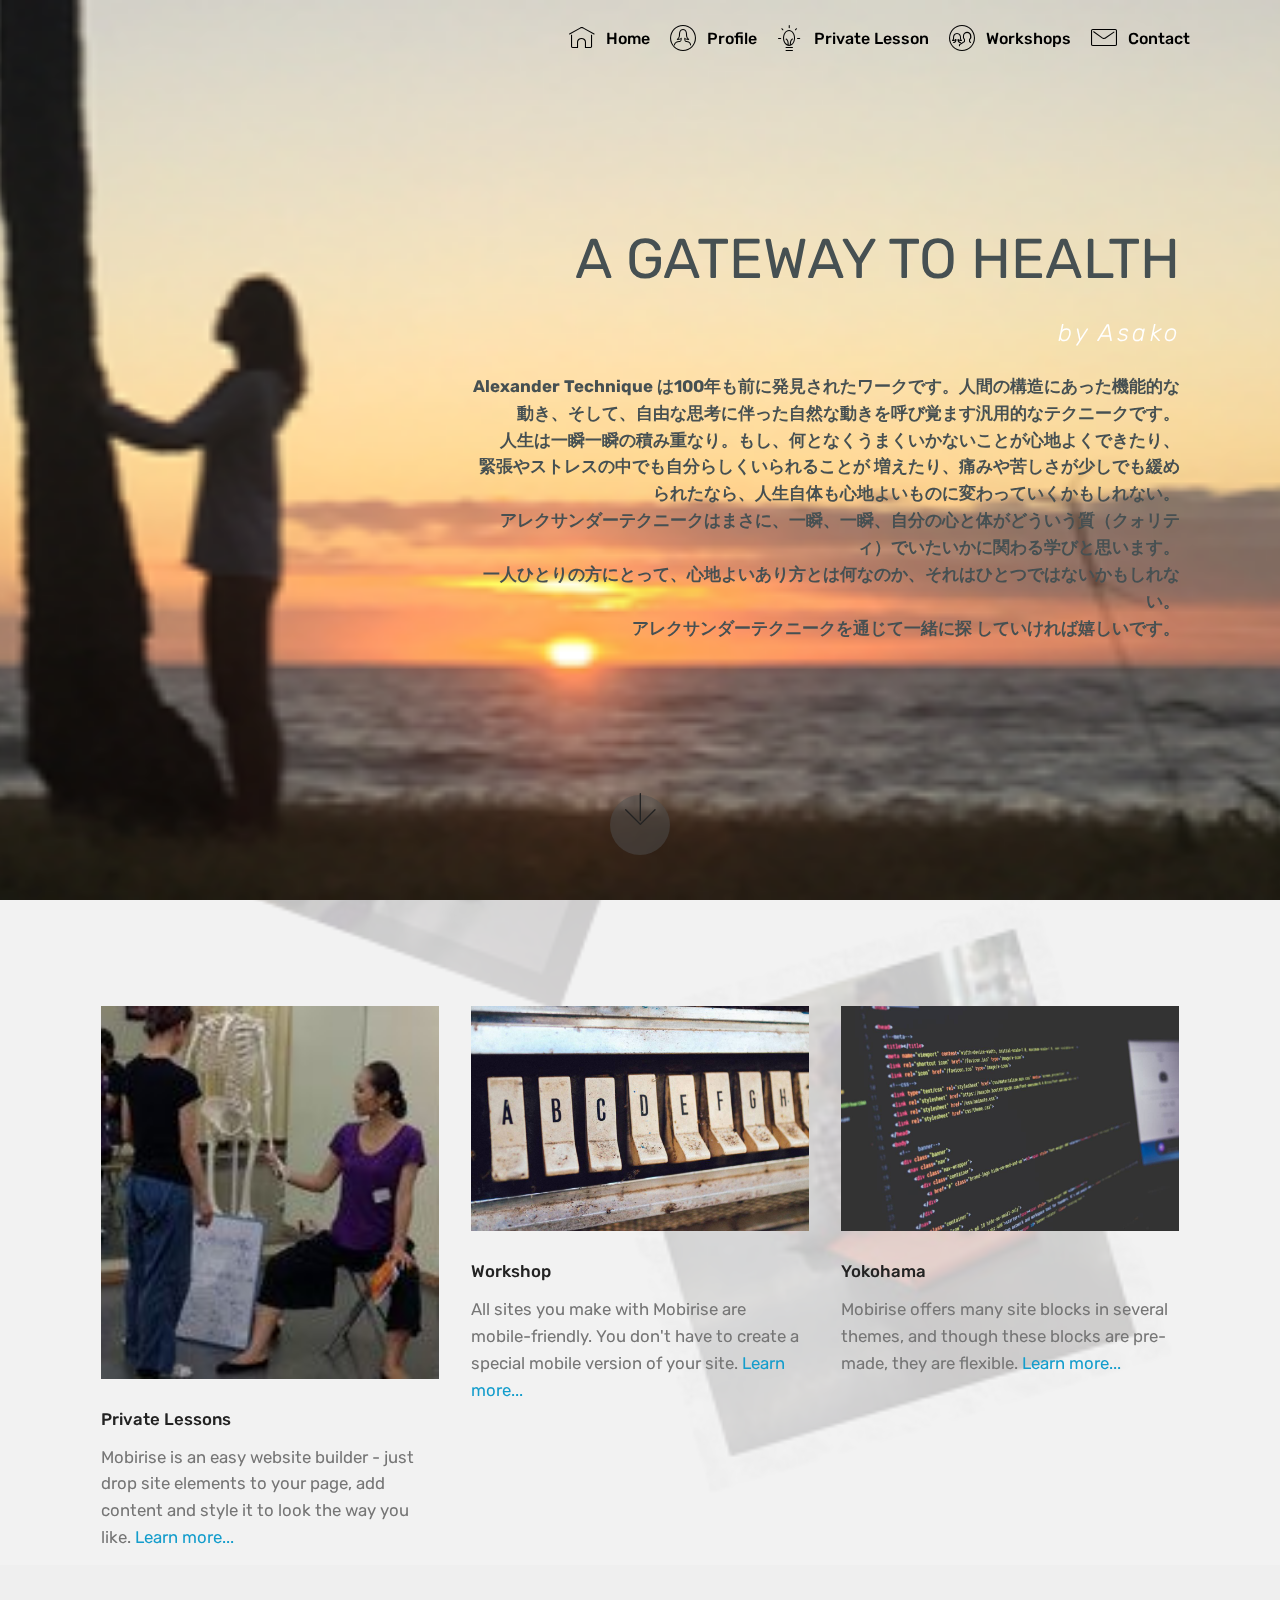
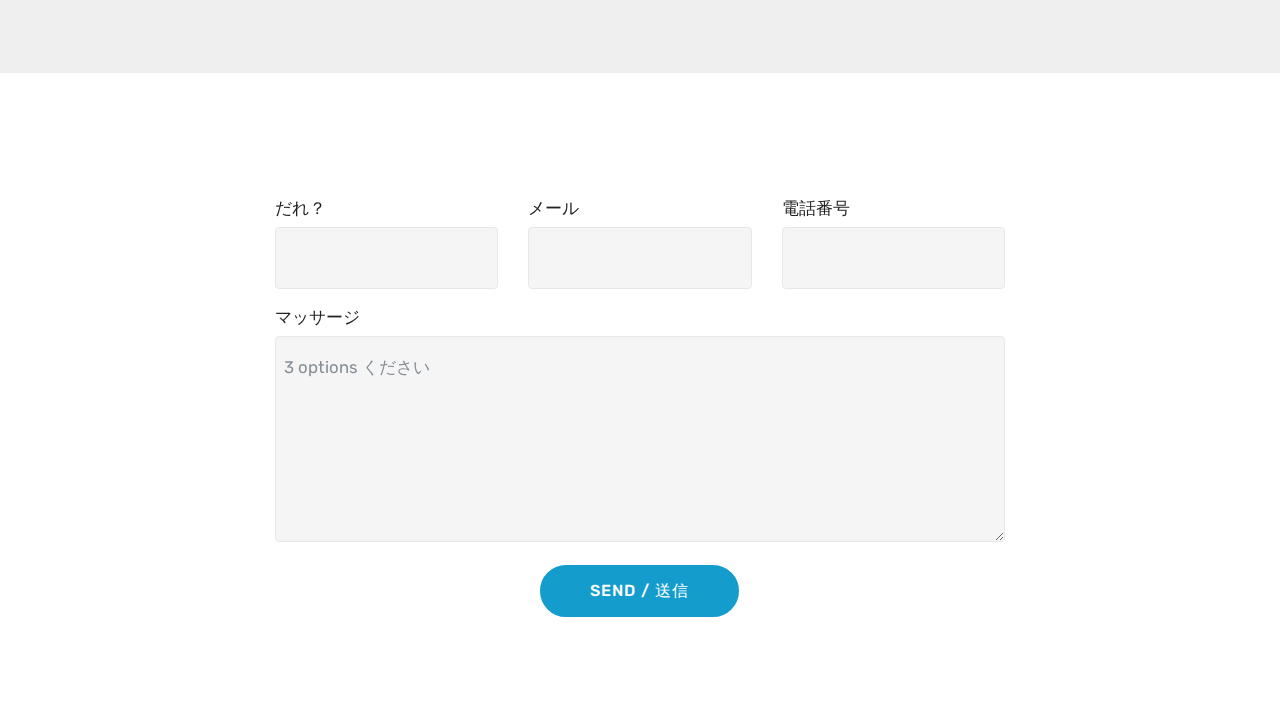
==== commit 3704b32b: "create github pages" ====
--- a/index.html
+++ b/index.html
@@ -7,14 +7,13 @@
   <meta name="generator" content="Mobirise v4.5.4, mobirise.com">
   <meta name="viewport" content="width=device-width, initial-scale=1, minimum-scale=1">
   <link rel="shortcut icon" href="assets/images/asako-669999.gif" type="image/x-icon">
-  <meta name="description" content="">
+  <meta name="description" content="Home">
   <title>Home</title>
   <link rel="stylesheet" href="assets/web/assets/mobirise-icons/mobirise-icons.css">
   <link rel="stylesheet" href="assets/tether/tether.min.css">
   <link rel="stylesheet" href="assets/bootstrap/css/bootstrap.min.css">
   <link rel="stylesheet" href="assets/bootstrap/css/bootstrap-grid.min.css">
   <link rel="stylesheet" href="assets/bootstrap/css/bootstrap-reboot.min.css">
-  <link rel="stylesheet" href="assets/socicon/css/styles.css">
   <link rel="stylesheet" href="assets/dropdown/css/style.css">
   <link rel="stylesheet" href="assets/theme/css/style.css">
   <link rel="stylesheet" href="assets/mobirise/css/mbr-additional.css" type="text/css">
@@ -27,7 +26,7 @@
 
     
 
-    <nav class="navbar navbar-expand beta-menu navbar-dropdown align-items-center navbar-toggleable-sm bg-color transparent">
+    <nav class="navbar navbar-expand beta-menu navbar-dropdown align-items-center navbar-fixed-top navbar-toggleable-sm bg-color transparent">
         <button class="navbar-toggler navbar-toggler-right" type="button" data-toggle="collapse" data-target="#navbarSupportedContent" aria-controls="navbarSupportedContent" aria-expanded="false" aria-label="Toggle navigation">
             <div class="hamburger">
                 <span></span>
@@ -43,7 +42,8 @@
             </div>
         </div>
         <div class="collapse navbar-collapse" id="navbarSupportedContent">
-            <ul class="navbar-nav nav-dropdown nav-right navbar-nav-top-padding" data-app-modern-menu="true"><li class="nav-item"><a class="nav-link link text-black display-4" href="index.html#features11-c"><span class="socicon socicon-odnoklassniki mbr-iconfont mbr-iconfont-btn"></span>
+            <ul class="navbar-nav nav-dropdown nav-right navbar-nav-top-padding" data-app-modern-menu="true"><li class="nav-item"><a class="nav-link link text-black display-4" href="index.html#header10-2"><span class="mbri-home mbr-iconfont mbr-iconfont-btn"></span>
+                        Home</a></li><li class="nav-item"><a class="nav-link link text-black display-4" href="profile.html#features11-g"><span class="mbri-user2 mbr-iconfont mbr-iconfont-btn"></span>
                         Profile</a></li><li class="nav-item"><a class="nav-link link text-black display-4" href="index.html#features2-7"><span class="mbri-idea mbr-iconfont mbr-iconfont-btn"></span>
                         Private Lesson</a></li><li class="nav-item"><a class="nav-link link text-black display-4" href="index.html#features2-7"><span class="mbri-users mbr-iconfont mbr-iconfont-btn"></span>
                         Workshops</a></li>
@@ -56,7 +56,7 @@
     </nav>
 </section>
 
-<section class="engine"><a href="https://mobirise.co/a">web builder</a></section><section class="header10 cid-qFcF422YGF mbr-fullscreen mbr-parallax-background" id="header10-2">
+<section class="engine"><a href="https://mobirise.co/e">web maker software</a></section><section class="header10 cid-qFcF422YGF mbr-fullscreen mbr-parallax-background" id="header10-2">
 
     
 
@@ -81,70 +81,6 @@
     </div>
 </section>
 
-<section class="features11 cid-qFcLsmCAKS mbr-parallax-background" id="features11-c">
-
-    
-
-    <div class="mbr-overlay" style="opacity: 0.5; background-color: rgb(255, 255, 255);">
-    </div>
-
-    <div class="container">   
-        <div class="col-md-12">
-            <div class="media-container-row">
-                <div class="mbr-figure" style="width: 35%;">
-                    <img src="assets/images/ao-171x128.jpg" alt="Mobirise" title="">
-                </div>
-                <div class=" align-left aside-content">
-                    <h2 class="mbr-title pt-2 mbr-fonts-style display-2">
-                        Asako Oki</h2>
-                    <div class="mbr-section-text">
-                        
-                    </div>
-
-                    <div class="block-content">
-                        <div class="card p-3 pr-3">
-                            <div class="media">
-                                     
-                                <div class="media-body">
-                                    
-                                </div>
-                            </div>                
-
-                            <div class="card-box">
-                                <p class="block-text mbr-fonts-style display-7">アレクサンダーテクニーク東京スクール (石坪佐季子ディレクター）2015年卒業。 
-<br>2004年にフラメンコを通じて、アレクサンダーテクニークに出会い、 2007年からアレクサンダーテクニーク東京スクールで教師養成トレーニングを受けはじめ、踊りだけでなく、 日常のあらゆる動き、ものの考え方、人との関係性、自分自身に関わるすべてが変わっていきました。 
-<br>
-<br>東京、アメリカ、カナダ、フランス、スペイン、アイルランドなど様々な国で学ぶ中で、 人がもつ素晴らしい能力や美しさは、国籍や人種にかかわらず、人間として普遍的にあると感じています。 
-<br>
-<br>人生が一瞬一瞬の積み重なりでできているとしたら、その一瞬のクォリティが少しでも変われば、人生の質自体が変わってくるかもしれない。 アレクサンダーテクニークはまさに、一瞬、一瞬、自分がどういう質でいたいかに関わる学びと思います。 
-<br>
-<br>ぜひ多くの人とアレクサンダーテクニークの面白さ、奥深さを共有できれば嬉しいです。</p>
-                            </div>
-                        </div>
-
-                        <div class="card p-3 pr-3">
-                            <div class="media">
-                                     
-                                <div class="media-body">
-                                    
-                                </div>
-                            </div>                
-
-                            <div class="card-box">
-                                <p class="block-text mbr-fonts-style display-7">Asako Oki started her journey with Alexander Technique (AT) in 2004, where she had a chance to experience it through Flamenco dance. She quickly become fascinated by AT teachings and since then have participated in various workshops and retreats in Japan, United States, Canada, France and Ireland. She began her formal studies of Alexander Technique at the Alexander Technique Tokyo School in 2007, where she studied under Sakiko Ishitsubo and graduated in 2015. 
-<br>
-<br>Asako feels that the beauty and ability of a human being is universal, and is something given to every one of us when we are born. She also feels that those qualities often become forgotten, and we lose connection with moments of our life. 
-<br>
-<br>She learned that Alexander Technique allow us to reconnect with those forgotten natural abilities through the work with our bodies. That it gives us tools we can use pay attention to moments of our life. Tools we can use to stay "present", and "in our body", regardless of external circumstances. Tools that have the power to transform our lives. She continues to explore that with her students.</p>
-                            </div>
-                        </div>
-                    </div>
-                </div>
-            </div>
-        </div> 
-    </div>          
-</section>
-
 <section class="features2 cid-qFcKLGSwW6 mbr-parallax-background" id="features2-7">
 
     
@@ -222,7 +158,7 @@
             <div class="media-container-column col-lg-8" data-form-type="formoid">
                     <div data-form-alert="" hidden="">Thanks for filling out the form!</div>
             
-                    <form class="mbr-form" action="https://mobirise.com/" method="post" data-form-title="Mobirise Form"><input type="hidden" data-form-email="true" value="3Hr8TGcZyTw1oi3HoWnMLZXnYxxB5eKOPvBrqndq5ja7uBfrabB6wjAqrDAZKJX2LAwRL6nc06mYxtuaro4jzG+hPsduJrN7Xb7/3KLg3LdGes6JS7yAoefQM6I0NSRV">
+                    <form class="mbr-form" action="https://mobirise.com/" method="post" data-form-title="Mobirise Form"><input type="hidden" data-form-email="true" value="H4W+HsgXcKNk07h34AZDOYTLDAphP2vIdpGghjSaKgkYP/EdT8yN3yzzeUFPn1O25Tn1GP2Y1zD33iAHpj9QdE8EqL5CSU7Qp3yBqhN/SnwrA5OyjSUPdrKB1eIelrYn">
                         <div class="row row-sm-offset">
                             <div class="col-md-4 multi-horizontal" data-for="name">
                                 <div class="form-group">
@@ -260,10 +196,10 @@
   <script src="assets/popper/popper.min.js"></script>
   <script src="assets/tether/tether.min.js"></script>
   <script src="assets/bootstrap/js/bootstrap.min.js"></script>
-  <script src="assets/smoothscroll/smooth-scroll.js"></script>
+  <script src="assets/dropdown/js/script.min.js"></script>
   <script src="assets/touchswipe/jquery.touch-swipe.min.js"></script>
   <script src="assets/parallax/jarallax.min.js"></script>
-  <script src="assets/dropdown/js/script.min.js"></script>
+  <script src="assets/smoothscroll/smooth-scroll.js"></script>
   <script src="assets/theme/js/script.js"></script>
   <script src="assets/formoid/formoid.min.js"></script>
   
--- a/assets/mobirise/css/mbr-additional.css
+++ b/assets/mobirise/css/mbr-additional.css
@@ -1773,113 +1773,507 @@
 .cid-qFcF422YGF H1 {
   color: #465052;
 }
-.cid-qFcLsmCAKS {
+.cid-qFcKLGSwW6 {
+  padding-top: 90px;
+  padding-bottom: 90px;
+  background-image: url("../../../assets/images/workshop-all2-399x382.png");
+}
+.cid-qFcKLGSwW6 h4 {
+  font-weight: 500;
+  margin-bottom: 0;
+  text-align: left;
+}
+.cid-qFcKLGSwW6 p {
+  color: #767676;
+  text-align: left;
+}
+.cid-qFcKLGSwW6 .card-box {
+  padding-top: 2rem;
+}
+.cid-qFcKLGSwW6 .card-wrapper {
+  height: 100%;
+}
+.cid-qFcLfC4Hud {
+  padding-top: 90px;
+  padding-bottom: 90px;
+  background-color: #ffffff;
+}
+.cid-qFcLfC4Hud .title {
+  margin-bottom: 2rem;
+}
+.cid-qFcLfC4Hud .mbr-section-subtitle {
+  color: #767676;
+}
+.cid-qFcLfC4Hud a:not([href]):not([tabindex]) {
+  color: #fff;
+  border-radius: 3px;
+}
+.cid-qFcLfC4Hud a.btn-white:not([href]):not([tabindex]) {
+  color: #333;
+}
+.cid-qFcLfC4Hud .multi-horizontal {
+  flex-grow: 1;
+  -webkit-flex-grow: 1;
+  max-width: 100%;
+}
+.cid-qFcLfC4Hud .input-group-btn {
+  display: block;
+  text-align: center;
+}
+.cid-qFdhpKTTtr .navbar {
+  background: #ffffff;
+  transition: none;
+  min-height: 77px;
+  padding: .5rem 0;
+}
+.cid-qFdhpKTTtr .navbar-dropdown.bg-color.transparent.opened {
+  background: #ffffff;
+}
+.cid-qFdhpKTTtr a {
+  font-style: normal;
+}
+.cid-qFdhpKTTtr .nav-item span {
+  padding-right: 0.4em;
+  line-height: 0.5em;
+  vertical-align: text-bottom;
+  position: relative;
+  text-decoration: none;
+}
+.cid-qFdhpKTTtr .nav-item a {
+  display: flex;
+  align-items: center;
+  justify-content: center;
+  padding: 0.7rem 0 !important;
+  margin: 0rem .65rem !important;
+}
+.cid-qFdhpKTTtr .nav-item:focus,
+.cid-qFdhpKTTtr .nav-link:focus {
+  outline: none;
+}
+.cid-qFdhpKTTtr .btn {
+  padding: 0.4rem 1.5rem;
+  display: inline-flex;
+  align-items: center;
+}
+.cid-qFdhpKTTtr .btn .mbr-iconfont {
+  font-size: 1.6rem;
+}
+.cid-qFdhpKTTtr .menu-logo {
+  margin-right: auto;
+}
+.cid-qFdhpKTTtr .menu-logo .navbar-brand {
+  display: flex;
+  margin-left: 5rem;
+  padding: 0;
+  transition: padding .2s;
+  min-height: 3.8rem;
+  align-items: center;
+}
+.cid-qFdhpKTTtr .menu-logo .navbar-brand .navbar-caption-wrap {
+  display: flex;
+  -webkit-align-items: center;
+  align-items: center;
+  word-break: break-word;
+  min-width: 7rem;
+  margin: .3rem 0;
+}
+.cid-qFdhpKTTtr .menu-logo .navbar-brand .navbar-caption-wrap .navbar-caption {
+  line-height: 1.2rem !important;
+  padding-right: 2rem;
+}
+.cid-qFdhpKTTtr .menu-logo .navbar-brand .navbar-logo {
+  font-size: 4rem;
+  transition: font-size 0.25s;
+}
+.cid-qFdhpKTTtr .menu-logo .navbar-brand .navbar-logo img {
+  display: flex;
+}
+.cid-qFdhpKTTtr .menu-logo .navbar-brand .navbar-logo .mbr-iconfont {
+  transition: font-size 0.25s;
+}
+.cid-qFdhpKTTtr .navbar-toggleable-sm .navbar-collapse {
+  justify-content: flex-end;
+  -webkit-justify-content: flex-end;
+  padding-right: 5rem;
+  width: auto;
+}
+.cid-qFdhpKTTtr .navbar-toggleable-sm .navbar-collapse .navbar-nav {
+  flex-wrap: wrap;
+  -webkit-flex-wrap: wrap;
+  padding-left: 0;
+}
+.cid-qFdhpKTTtr .navbar-toggleable-sm .navbar-collapse .navbar-nav .nav-item {
+  -webkit-align-self: center;
+  align-self: center;
+}
+.cid-qFdhpKTTtr .navbar-toggleable-sm .navbar-collapse .navbar-buttons {
+  padding-left: 0;
+  padding-bottom: 0;
+}
+.cid-qFdhpKTTtr .dropdown .dropdown-menu {
+  background: #ffffff;
+  display: none;
+  position: absolute;
+  min-width: 5rem;
+  padding-top: 1.4rem;
+  padding-bottom: 1.4rem;
+  text-align: left;
+}
+.cid-qFdhpKTTtr .dropdown .dropdown-menu .dropdown-item {
+  width: auto;
+  padding: 0.235em 1.5385em 0.235em 1.5385em !important;
+}
+.cid-qFdhpKTTtr .dropdown .dropdown-menu .dropdown-item::after {
+  right: 0.5rem;
+}
+.cid-qFdhpKTTtr .dropdown .dropdown-menu .dropdown-submenu {
+  margin: 0;
+}
+.cid-qFdhpKTTtr .dropdown.open > .dropdown-menu {
+  display: block;
+}
+.cid-qFdhpKTTtr .navbar-toggleable-sm.opened:after {
+  position: absolute;
+  width: 100vw;
+  height: 100vh;
+  content: '';
+  background-color: rgba(0, 0, 0, 0.1);
+  left: 0;
+  bottom: 0;
+  transform: translateY(100%);
+  -webkit-transform: translateY(100%);
+  z-index: 1000;
+}
+.cid-qFdhpKTTtr .navbar.navbar-short {
+  min-height: 60px;
+  transition: all .2s;
+}
+.cid-qFdhpKTTtr .navbar.navbar-short .navbar-toggler-right {
+  top: 20px;
+}
+.cid-qFdhpKTTtr .navbar.navbar-short .navbar-logo a {
+  font-size: 2.5rem !important;
+  line-height: 2.5rem;
+  transition: font-size 0.25s;
+}
+.cid-qFdhpKTTtr .navbar.navbar-short .navbar-logo a .mbr-iconfont {
+  font-size: 2.5rem !important;
+}
+.cid-qFdhpKTTtr .navbar.navbar-short .navbar-logo a img {
+  height: 3rem !important;
+}
+.cid-qFdhpKTTtr .navbar.navbar-short .navbar-brand {
+  min-height: 3rem;
+}
+.cid-qFdhpKTTtr button.navbar-toggler {
+  width: 31px;
+  height: 18px;
+  cursor: pointer;
+  transition: all .2s;
+  top: 1.5rem;
+  right: 1rem;
+}
+.cid-qFdhpKTTtr button.navbar-toggler:focus {
+  outline: none;
+}
+.cid-qFdhpKTTtr button.navbar-toggler .hamburger span {
+  position: absolute;
+  right: 0;
+  width: 30px;
+  height: 2px;
+  border-right: 5px;
+  background-color: #333333;
+}
+.cid-qFdhpKTTtr button.navbar-toggler .hamburger span:nth-child(1) {
+  top: 0;
+  transition: all .2s;
+}
+.cid-qFdhpKTTtr button.navbar-toggler .hamburger span:nth-child(2) {
+  top: 8px;
+  transition: all .15s;
+}
+.cid-qFdhpKTTtr button.navbar-toggler .hamburger span:nth-child(3) {
+  top: 8px;
+  transition: all .15s;
+}
+.cid-qFdhpKTTtr button.navbar-toggler .hamburger span:nth-child(4) {
+  top: 16px;
+  transition: all .2s;
+}
+.cid-qFdhpKTTtr nav.opened .hamburger span:nth-child(1) {
+  top: 8px;
+  width: 0;
+  opacity: 0;
+  right: 50%;
+  transition: all .2s;
+}
+.cid-qFdhpKTTtr nav.opened .hamburger span:nth-child(2) {
+  -webkit-transform: rotate(45deg);
+  transform: rotate(45deg);
+  transition: all .25s;
+}
+.cid-qFdhpKTTtr nav.opened .hamburger span:nth-child(3) {
+  -webkit-transform: rotate(-45deg);
+  transform: rotate(-45deg);
+  transition: all .25s;
+}
+.cid-qFdhpKTTtr nav.opened .hamburger span:nth-child(4) {
+  top: 8px;
+  width: 0;
+  opacity: 0;
+  right: 50%;
+  transition: all .2s;
+}
+.cid-qFdhpKTTtr .collapsed.navbar-expand {
+  flex-direction: column;
+}
+.cid-qFdhpKTTtr .collapsed .btn {
+  display: flex;
+}
+.cid-qFdhpKTTtr .collapsed .navbar-collapse {
+  display: none !important;
+  padding-right: 0 !important;
+}
+.cid-qFdhpKTTtr .collapsed .navbar-collapse.collapsing,
+.cid-qFdhpKTTtr .collapsed .navbar-collapse.show {
+  display: block !important;
+}
+.cid-qFdhpKTTtr .collapsed .navbar-collapse.collapsing .navbar-nav,
+.cid-qFdhpKTTtr .collapsed .navbar-collapse.show .navbar-nav {
+  display: block;
+  text-align: center;
+}
+.cid-qFdhpKTTtr .collapsed .navbar-collapse.collapsing .navbar-nav .nav-item,
+.cid-qFdhpKTTtr .collapsed .navbar-collapse.show .navbar-nav .nav-item {
+  clear: both;
+}
+.cid-qFdhpKTTtr .collapsed .navbar-collapse.collapsing .navbar-nav .nav-item:last-child,
+.cid-qFdhpKTTtr .collapsed .navbar-collapse.show .navbar-nav .nav-item:last-child {
+  margin-bottom: 1rem;
+}
+.cid-qFdhpKTTtr .collapsed .navbar-collapse.collapsing .navbar-buttons,
+.cid-qFdhpKTTtr .collapsed .navbar-collapse.show .navbar-buttons {
+  text-align: center;
+}
+.cid-qFdhpKTTtr .collapsed .navbar-collapse.collapsing .navbar-buttons:last-child,
+.cid-qFdhpKTTtr .collapsed .navbar-collapse.show .navbar-buttons:last-child {
+  margin-bottom: 1rem;
+}
+.cid-qFdhpKTTtr .collapsed button.navbar-toggler {
+  display: block;
+}
+.cid-qFdhpKTTtr .collapsed .navbar-brand {
+  margin-left: 1rem !important;
+}
+.cid-qFdhpKTTtr .collapsed .navbar-toggleable-sm {
+  flex-direction: column;
+  -webkit-flex-direction: column;
+}
+.cid-qFdhpKTTtr .collapsed .dropdown .dropdown-menu {
+  width: 100%;
+  text-align: center;
+  position: relative;
+  opacity: 0;
+  display: block;
+  height: 0;
+  visibility: hidden;
+  padding: 0;
+  transition-duration: .5s;
+  transition-property: opacity,padding,height;
+}
+.cid-qFdhpKTTtr .collapsed .dropdown.open > .dropdown-menu {
+  position: relative;
+  opacity: 1;
+  height: auto;
+  padding: 1.4rem 0;
+  visibility: visible;
+}
+.cid-qFdhpKTTtr .collapsed .dropdown .dropdown-submenu {
+  left: 0;
+  text-align: center;
+  width: 100%;
+}
+.cid-qFdhpKTTtr .collapsed .dropdown .dropdown-toggle[data-toggle="dropdown-submenu"]::after {
+  margin-top: 0;
+  position: inherit;
+  right: 0;
+  top: 50%;
+  display: inline-block;
+  width: 0;
+  height: 0;
+  margin-left: .3em;
+  vertical-align: middle;
+  content: "";
+  border-top: .30em solid;
+  border-right: .30em solid transparent;
+  border-left: .30em solid transparent;
+}
+@media (max-width: 991px) {
+  .cid-qFdhpKTTtr.navbar-expand {
+    flex-direction: column;
+  }
+  .cid-qFdhpKTTtr img {
+    height: 3.8rem !important;
+  }
+  .cid-qFdhpKTTtr .btn {
+    display: flex;
+  }
+  .cid-qFdhpKTTtr button.navbar-toggler {
+    display: block;
+  }
+  .cid-qFdhpKTTtr .navbar-brand {
+    margin-left: 1rem !important;
+  }
+  .cid-qFdhpKTTtr .navbar-toggleable-sm {
+    flex-direction: column;
+    -webkit-flex-direction: column;
+  }
+  .cid-qFdhpKTTtr .navbar-collapse {
+    display: none !important;
+    padding-right: 0 !important;
+  }
+  .cid-qFdhpKTTtr .navbar-collapse.collapsing,
+  .cid-qFdhpKTTtr .navbar-collapse.show {
+    display: block !important;
+  }
+  .cid-qFdhpKTTtr .navbar-collapse.collapsing .navbar-nav,
+  .cid-qFdhpKTTtr .navbar-collapse.show .navbar-nav {
+    display: block;
+    text-align: center;
+  }
+  .cid-qFdhpKTTtr .navbar-collapse.collapsing .navbar-nav .nav-item,
+  .cid-qFdhpKTTtr .navbar-collapse.show .navbar-nav .nav-item {
+    clear: both;
+  }
+  .cid-qFdhpKTTtr .navbar-collapse.collapsing .navbar-nav .nav-item:last-child,
+  .cid-qFdhpKTTtr .navbar-collapse.show .navbar-nav .nav-item:last-child {
+    margin-bottom: 1rem;
+  }
+  .cid-qFdhpKTTtr .navbar-collapse.collapsing .navbar-buttons,
+  .cid-qFdhpKTTtr .navbar-collapse.show .navbar-buttons {
+    text-align: center;
+  }
+  .cid-qFdhpKTTtr .navbar-collapse.collapsing .navbar-buttons:last-child,
+  .cid-qFdhpKTTtr .navbar-collapse.show .navbar-buttons:last-child {
+    margin-bottom: 1rem;
+  }
+  .cid-qFdhpKTTtr .dropdown .dropdown-menu {
+    width: 100%;
+    text-align: center;
+    position: relative;
+    opacity: 0;
+    display: block;
+    height: 0;
+    visibility: hidden;
+    padding: 0;
+    transition-duration: .5s;
+    transition-property: opacity,padding,height;
+  }
+  .cid-qFdhpKTTtr .dropdown.open > .dropdown-menu {
+    position: relative;
+    opacity: 1;
+    height: auto;
+    padding: 1.4rem 0;
+    visibility: visible;
+  }
+  .cid-qFdhpKTTtr .dropdown .dropdown-submenu {
+    left: 0;
+    text-align: center;
+    width: 100%;
+  }
+  .cid-qFdhpKTTtr .dropdown .dropdown-toggle[data-toggle="dropdown-submenu"]::after {
+    margin-top: 0;
+    position: inherit;
+    right: 0;
+    top: 50%;
+    display: inline-block;
+    width: 0;
+    height: 0;
+    margin-left: .3em;
+    vertical-align: middle;
+    content: "";
+    border-top: .30em solid;
+    border-right: .30em solid transparent;
+    border-left: .30em solid transparent;
+  }
+}
+@media (min-width: 767px) {
+  .cid-qFdhpKTTtr .menu-logo {
+    flex-shrink: 0;
+  }
+}
+.cid-qFdhpKTTtr .navbar-collapse {
+  flex-basis: auto;
+}
+.cid-qFdhpKTTtr .nav-link:hover,
+.cid-qFdhpKTTtr .dropdown-item:hover {
+  color: #b1a374 !important;
+}
+.cid-qFdhpMwdR4 {
   padding-top: 90px;
   padding-bottom: 90px;
   background-image: url("../../../assets/images/workshop2-150x150.jpg");
 }
-.cid-qFcLsmCAKS h2 {
+.cid-qFdhpMwdR4 h2 {
   text-align: left;
 }
-.cid-qFcLsmCAKS h4 {
+.cid-qFdhpMwdR4 h4 {
   text-align: left;
   font-weight: 500;
 }
-.cid-qFcLsmCAKS p {
+.cid-qFdhpMwdR4 p {
   color: #767676;
   text-align: left;
 }
-.cid-qFcLsmCAKS .aside-content {
+.cid-qFdhpMwdR4 .aside-content {
   flex-basis: 100%;
 }
-.cid-qFcLsmCAKS .block-content {
+.cid-qFdhpMwdR4 .block-content {
   display: -webkit-flex;
   flex-direction: column;
   -webkit-flex-direction: column;
   word-break: break-word;
 }
-.cid-qFcLsmCAKS .media {
+.cid-qFdhpMwdR4 .media {
   margin: initial;
   align-items: center;
 }
-.cid-qFcLsmCAKS .mbr-figure {
+.cid-qFdhpMwdR4 .mbr-figure {
   align-self: flex-start;
   -webkit-align-self: flex-start;
   -webkit-flex-shrink: 0;
   flex-shrink: 0;
 }
-.cid-qFcLsmCAKS .card-img {
+.cid-qFdhpMwdR4 .card-img {
   padding-right: 2rem;
   width: auto;
 }
-.cid-qFcLsmCAKS .card-img span {
+.cid-qFdhpMwdR4 .card-img span {
   font-size: 72px;
   color: #707070;
 }
 @media (min-width: 992px) {
-  .cid-qFcLsmCAKS .mbr-figure {
+  .cid-qFdhpMwdR4 .mbr-figure {
     padding-right: 4rem;
   }
 }
 @media (max-width: 991px) {
-  .cid-qFcLsmCAKS .mbr-figure {
+  .cid-qFdhpMwdR4 .mbr-figure {
     padding-right: 0;
     padding-bottom: 1rem;
     margin-bottom: 2rem;
   }
 }
 @media (max-width: 300px) {
-  .cid-qFcLsmCAKS .card-img span {
+  .cid-qFdhpMwdR4 .card-img span {
     font-size: 40px !important;
   }
 }
-.cid-qFcLsmCAKS P {
+.cid-qFdhpMwdR4 P {
   color: #232323;
 }
-.cid-qFcKLGSwW6 {
-  padding-top: 90px;
-  padding-bottom: 90px;
-  background-image: url("../../../assets/images/workshop-all2-399x382.png");
-}
-.cid-qFcKLGSwW6 h4 {
-  font-weight: 500;
-  margin-bottom: 0;
-  text-align: left;
-}
-.cid-qFcKLGSwW6 p {
-  color: #767676;
-  text-align: left;
-}
-.cid-qFcKLGSwW6 .card-box {
-  padding-top: 2rem;
-}
-.cid-qFcKLGSwW6 .card-wrapper {
-  height: 100%;
-}
-.cid-qFcLfC4Hud {
-  padding-top: 90px;
-  padding-bottom: 90px;
-  background-color: #ffffff;
-}
-.cid-qFcLfC4Hud .title {
-  margin-bottom: 2rem;
-}
-.cid-qFcLfC4Hud .mbr-section-subtitle {
-  color: #767676;
-}
-.cid-qFcLfC4Hud a:not([href]):not([tabindex]) {
-  color: #fff;
-  border-radius: 3px;
-}
-.cid-qFcLfC4Hud a.btn-white:not([href]):not([tabindex]) {
-  color: #333;
-}
-.cid-qFcLfC4Hud .multi-horizontal {
-  flex-grow: 1;
-  -webkit-flex-grow: 1;
-  max-width: 100%;
-}
-.cid-qFcLfC4Hud .input-group-btn {
-  display: block;
-  text-align: center;
-}
+.cid-qFdhZEaAk0 {
+  padding-top: 30px;
+  padding-bottom: 30px;
+  background-color: #c1c1c1;
+}
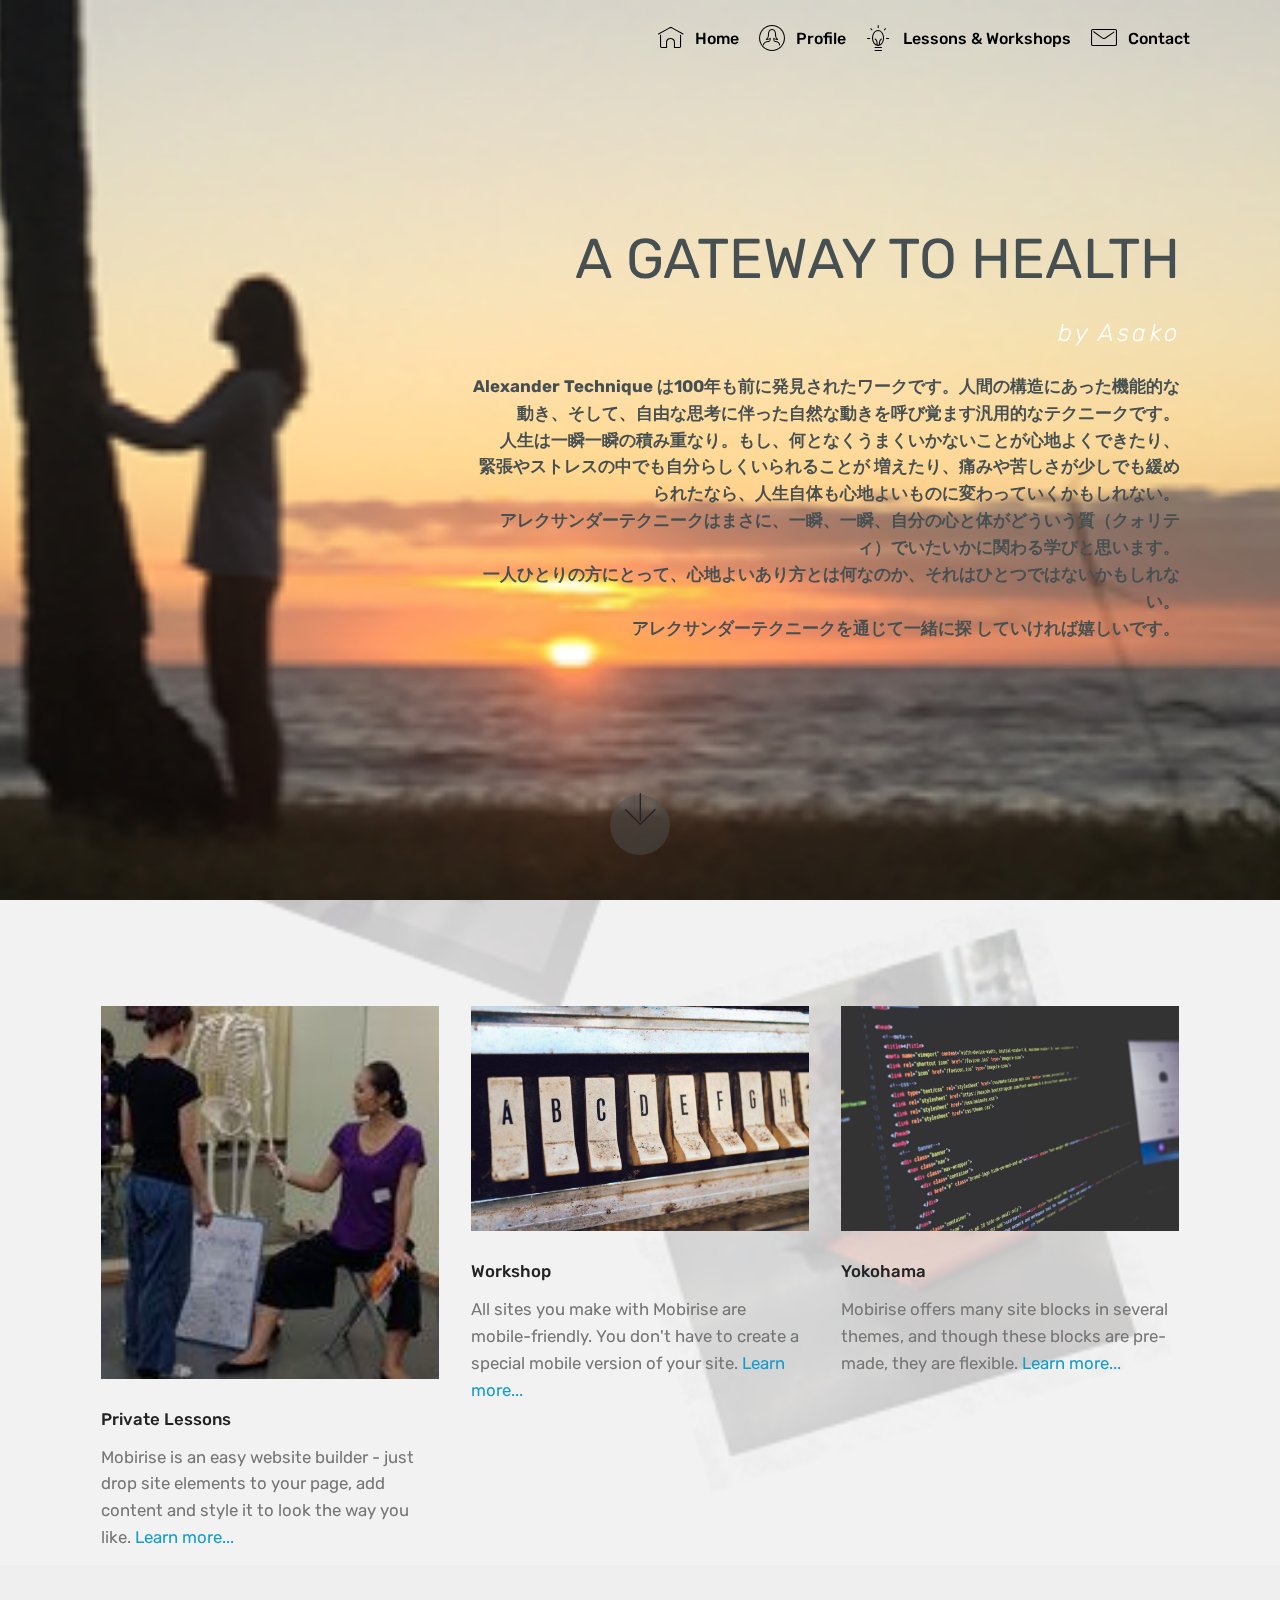
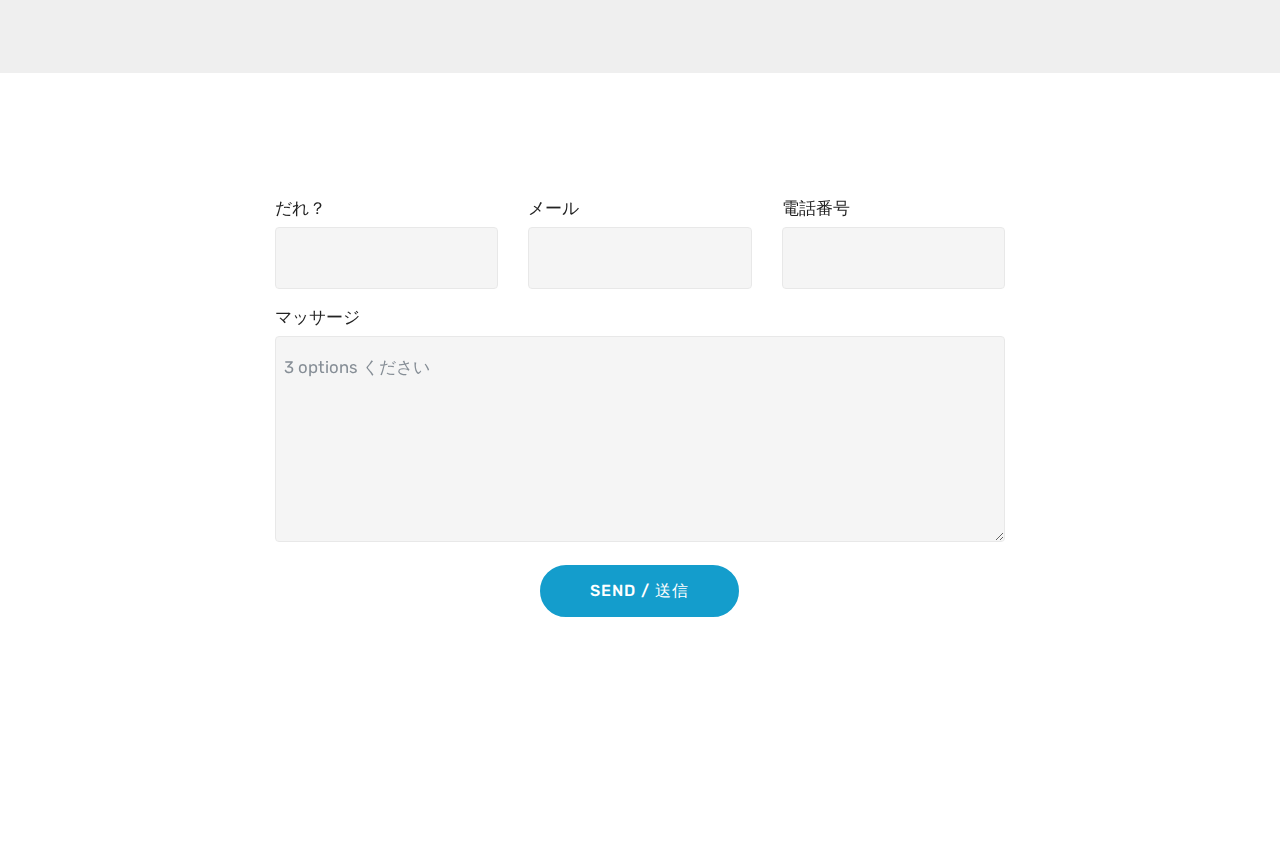
==== commit 77fa48e7: "create github pages" ====
--- a/index.html
+++ b/index.html
@@ -14,6 +14,7 @@
   <link rel="stylesheet" href="assets/bootstrap/css/bootstrap.min.css">
   <link rel="stylesheet" href="assets/bootstrap/css/bootstrap-grid.min.css">
   <link rel="stylesheet" href="assets/bootstrap/css/bootstrap-reboot.min.css">
+  <link rel="stylesheet" href="assets/socicon/css/styles.css">
   <link rel="stylesheet" href="assets/dropdown/css/style.css">
   <link rel="stylesheet" href="assets/theme/css/style.css">
   <link rel="stylesheet" href="assets/mobirise/css/mbr-additional.css" type="text/css">
@@ -44,9 +45,7 @@
         <div class="collapse navbar-collapse" id="navbarSupportedContent">
             <ul class="navbar-nav nav-dropdown nav-right navbar-nav-top-padding" data-app-modern-menu="true"><li class="nav-item"><a class="nav-link link text-black display-4" href="index.html#header10-2"><span class="mbri-home mbr-iconfont mbr-iconfont-btn"></span>
                         Home</a></li><li class="nav-item"><a class="nav-link link text-black display-4" href="profile.html#features11-g"><span class="mbri-user2 mbr-iconfont mbr-iconfont-btn"></span>
-                        Profile</a></li><li class="nav-item"><a class="nav-link link text-black display-4" href="index.html#features2-7"><span class="mbri-idea mbr-iconfont mbr-iconfont-btn"></span>
-                        Private Lesson</a></li><li class="nav-item"><a class="nav-link link text-black display-4" href="index.html#features2-7"><span class="mbri-users mbr-iconfont mbr-iconfont-btn"></span>
-                        Workshops</a></li>
+                        Profile</a></li><li class="nav-item"><a class="nav-link link text-black display-4" href="index.html#features2-7"><span class="mbri-idea mbr-iconfont mbr-iconfont-btn"></span>Lessons &amp; Workshops</a></li>
                 <li class="nav-item">
                     <a class="nav-link link text-black display-4" href="index.html#form1-a"><span class="mbri-letter mbr-iconfont mbr-iconfont-btn"></span>
                         Contact</a>
@@ -56,7 +55,7 @@
     </nav>
 </section>
 
-<section class="engine"><a href="https://mobirise.co/e">web maker software</a></section><section class="header10 cid-qFcF422YGF mbr-fullscreen mbr-parallax-background" id="header10-2">
+<section class="engine"><a href="https://mobirise.co/g">how to create your own website for free</a></section><section class="header10 cid-qFcF422YGF mbr-fullscreen mbr-parallax-background" id="header10-2">
 
     
 
@@ -158,7 +157,7 @@
             <div class="media-container-column col-lg-8" data-form-type="formoid">
                     <div data-form-alert="" hidden="">Thanks for filling out the form!</div>
             
-                    <form class="mbr-form" action="https://mobirise.com/" method="post" data-form-title="Mobirise Form"><input type="hidden" data-form-email="true" value="H4W+HsgXcKNk07h34AZDOYTLDAphP2vIdpGghjSaKgkYP/EdT8yN3yzzeUFPn1O25Tn1GP2Y1zD33iAHpj9QdE8EqL5CSU7Qp3yBqhN/SnwrA5OyjSUPdrKB1eIelrYn">
+                    <form class="mbr-form" action="https://mobirise.com/" method="post" data-form-title="Mobirise Form"><input type="hidden" data-form-email="true" value="Pgl1+XsahXv/iS5B0cgDyjoPNV+IeAlREopuGgCdUssA5c6HCtSiBdBmRaImQ0MuIc0F7cIPwWYW0lTjLh5WdzSRNO9zl1ZleQ3XRUr5Dmv4ZAkavaonq1Z6tb0XGSJh">
                         <div class="row row-sm-offset">
                             <div class="col-md-4 multi-horizontal" data-for="name">
                                 <div class="form-group">
@@ -191,15 +190,47 @@
     </div>
 </section>
 
+<section once="" class="cid-qFdjRCDnNT mbr-reveal" id="footer7-k">
+
+    
+
+    
+
+    <div class="container">
+        <div class="media-container-row align-center mbr-white">
+            
+            <div class="row social-row">
+                <div class="social-list align-right pb-2">
+                    
+                    
+                    
+                    
+                    
+                    
+                <div class="soc-item">
+                        <a href="https://www.facebook.com/try.and.enjoy.AT/" target="_blank">
+                            <span class="mbr-iconfont mbr-iconfont-social socicon-facebook socicon"></span>
+                        </a>
+                    </div></div>
+            </div>
+            <div class="row row-copirayt">
+                <p class="mbr-text mb-0 mbr-fonts-style mbr-white align-center display-7">
+                    © Copyright 2017 <strong>Asako Oki</strong> - All Rights Reserved
+                </p>
+            </div>
+        </div>
+    </div>
+</section>
+
 
   <script src="assets/web/assets/jquery/jquery.min.js"></script>
   <script src="assets/popper/popper.min.js"></script>
   <script src="assets/tether/tether.min.js"></script>
   <script src="assets/bootstrap/js/bootstrap.min.js"></script>
-  <script src="assets/dropdown/js/script.min.js"></script>
+  <script src="assets/smoothscroll/smooth-scroll.js"></script>
   <script src="assets/touchswipe/jquery.touch-swipe.min.js"></script>
   <script src="assets/parallax/jarallax.min.js"></script>
-  <script src="assets/smoothscroll/smooth-scroll.js"></script>
+  <script src="assets/dropdown/js/script.min.js"></script>
   <script src="assets/theme/js/script.js"></script>
   <script src="assets/formoid/formoid.min.js"></script>
   
--- a/assets/socicon/css/styles.css
+++ b/assets/socicon/css/styles.css
@@ -0,0 +1,544 @@
+@charset "UTF-8";
+
+@font-face {
+  font-family: "socicon";
+  src:url("../fonts/socicon.eot");
+  src:url("../fonts/socicon.eot?#iefix") format("embedded-opentype"),
+    url("../fonts/socicon.woff") format("woff"),
+    url("../fonts/socicon.ttf") format("truetype"),
+    url("../fonts/socicon.svg#socicon") format("svg");
+  font-weight: normal;
+  font-style: normal;
+
+}
+
+[data-icon]:before {
+  font-family: "socicon" !important;
+  content: attr(data-icon);
+  font-style: normal !important;
+  font-weight: normal !important;
+  font-variant: normal !important;
+  text-transform: none !important;
+  speak: none;
+  line-height: 1;
+  -webkit-font-smoothing: antialiased;
+  -moz-osx-font-smoothing: grayscale;
+}
+
+[class^="socicon-"]:before,
+[class*=" socicon-"]:before {
+  font-family: "socicon" !important;
+  font-style: normal !important;
+  font-weight: normal !important;
+  font-variant: normal !important;
+  text-transform: none !important;
+  speak: none;
+  line-height: 1;
+  -webkit-font-smoothing: antialiased;
+  -moz-osx-font-smoothing: grayscale;
+}
+
+.socicon-modelmayhem:before {
+  content: "\e000";
+}
+.socicon-mixcloud:before {
+  content: "\e001";
+}
+.socicon-drupal:before {
+  content: "\e002";
+}
+.socicon-swarm:before {
+  content: "\e003";
+}
+.socicon-istock:before {
+  content: "\e004";
+}
+.socicon-yammer:before {
+  content: "\e005";
+}
+.socicon-ello:before {
+  content: "\e006";
+}
+.socicon-stackoverflow:before {
+  content: "\e007";
+}
+.socicon-persona:before {
+  content: "\e008";
+}
+.socicon-triplej:before {
+  content: "\e009";
+}
+.socicon-houzz:before {
+  content: "\e00a";
+}
+.socicon-rss:before {
+  content: "\e00b";
+}
+.socicon-paypal:before {
+  content: "\e00c";
+}
+.socicon-odnoklassniki:before {
+  content: "\e00d";
+}
+.socicon-airbnb:before {
+  content: "\e00e";
+}
+.socicon-periscope:before {
+  content: "\e00f";
+}
+.socicon-outlook:before {
+  content: "\e010";
+}
+.socicon-coderwall:before {
+  content: "\e011";
+}
+.socicon-tripadvisor:before {
+  content: "\e012";
+}
+.socicon-appnet:before {
+  content: "\e013";
+}
+.socicon-goodreads:before {
+  content: "\e014";
+}
+.socicon-tripit:before {
+  content: "\e015";
+}
+.socicon-lanyrd:before {
+  content: "\e016";
+}
+.socicon-slideshare:before {
+  content: "\e017";
+}
+.socicon-buffer:before {
+  content: "\e018";
+}
+.socicon-disqus:before {
+  content: "\e019";
+}
+.socicon-vkontakte:before {
+  content: "\e01a";
+}
+.socicon-whatsapp:before {
+  content: "\e01b";
+}
+.socicon-patreon:before {
+  content: "\e01c";
+}
+.socicon-storehouse:before {
+  content: "\e01d";
+}
+.socicon-pocket:before {
+  content: "\e01e";
+}
+.socicon-mail:before {
+  content: "\e01f";
+}
+.socicon-blogger:before {
+  content: "\e020";
+}
+.socicon-technorati:before {
+  content: "\e021";
+}
+.socicon-reddit:before {
+  content: "\e022";
+}
+.socicon-dribbble:before {
+  content: "\e023";
+}
+.socicon-stumbleupon:before {
+  content: "\e024";
+}
+.socicon-digg:before {
+  content: "\e025";
+}
+.socicon-envato:before {
+  content: "\e026";
+}
+.socicon-behance:before {
+  content: "\e027";
+}
+.socicon-delicious:before {
+  content: "\e028";
+}
+.socicon-deviantart:before {
+  content: "\e029";
+}
+.socicon-forrst:before {
+  content: "\e02a";
+}
+.socicon-play:before {
+  content: "\e02b";
+}
+.socicon-zerply:before {
+  content: "\e02c";
+}
+.socicon-wikipedia:before {
+  content: "\e02d";
+}
+.socicon-apple:before {
+  content: "\e02e";
+}
+.socicon-flattr:before {
+  content: "\e02f";
+}
+.socicon-github:before {
+  content: "\e030";
+}
+.socicon-renren:before {
+  content: "\e031";
+}
+.socicon-friendfeed:before {
+  content: "\e032";
+}
+.socicon-newsvine:before {
+  content: "\e033";
+}
+.socicon-identica:before {
+  content: "\e034";
+}
+.socicon-bebo:before {
+  content: "\e035";
+}
+.socicon-zynga:before {
+  content: "\e036";
+}
+.socicon-steam:before {
+  content: "\e037";
+}
+.socicon-xbox:before {
+  content: "\e038";
+}
+.socicon-windows:before {
+  content: "\e039";
+}
+.socicon-qq:before {
+  content: "\e03a";
+}
+.socicon-douban:before {
+  content: "\e03b";
+}
+.socicon-meetup:before {
+  content: "\e03c";
+}
+.socicon-playstation:before {
+  content: "\e03d";
+}
+.socicon-android:before {
+  content: "\e03e";
+}
+.socicon-snapchat:before {
+  content: "\e03f";
+}
+.socicon-twitter:before {
+  content: "\e040";
+}
+.socicon-facebook:before {
+  content: "\e041";
+}
+.socicon-googleplus:before {
+  content: "\e042";
+}
+.socicon-pinterest:before {
+  content: "\e043";
+}
+.socicon-foursquare:before {
+  content: "\e044";
+}
+.socicon-yahoo:before {
+  content: "\e045";
+}
+.socicon-skype:before {
+  content: "\e046";
+}
+.socicon-yelp:before {
+  content: "\e047";
+}
+.socicon-feedburner:before {
+  content: "\e048";
+}
+.socicon-linkedin:before {
+  content: "\e049";
+}
+.socicon-viadeo:before {
+  content: "\e04a";
+}
+.socicon-xing:before {
+  content: "\e04b";
+}
+.socicon-myspace:before {
+  content: "\e04c";
+}
+.socicon-soundcloud:before {
+  content: "\e04d";
+}
+.socicon-spotify:before {
+  content: "\e04e";
+}
+.socicon-grooveshark:before {
+  content: "\e04f";
+}
+.socicon-lastfm:before {
+  content: "\e050";
+}
+.socicon-youtube:before {
+  content: "\e051";
+}
+.socicon-vimeo:before {
+  content: "\e052";
+}
+.socicon-dailymotion:before {
+  content: "\e053";
+}
+.socicon-vine:before {
+  content: "\e054";
+}
+.socicon-flickr:before {
+  content: "\e055";
+}
+.socicon-500px:before {
+  content: "\e056";
+}
+.socicon-wordpress:before {
+  content: "\e058";
+}
+.socicon-tumblr:before {
+  content: "\e059";
+}
+.socicon-twitch:before {
+  content: "\e05a";
+}
+.socicon-8tracks:before {
+  content: "\e05b";
+}
+.socicon-amazon:before {
+  content: "\e05c";
+}
+.socicon-icq:before {
+  content: "\e05d";
+}
+.socicon-smugmug:before {
+  content: "\e05e";
+}
+.socicon-ravelry:before {
+  content: "\e05f";
+}
+.socicon-weibo:before {
+  content: "\e060";
+}
+.socicon-baidu:before {
+  content: "\e061";
+}
+.socicon-angellist:before {
+  content: "\e062";
+}
+.socicon-ebay:before {
+  content: "\e063";
+}
+.socicon-imdb:before {
+  content: "\e064";
+}
+.socicon-stayfriends:before {
+  content: "\e065";
+}
+.socicon-residentadvisor:before {
+  content: "\e066";
+}
+.socicon-google:before {
+  content: "\e067";
+}
+.socicon-yandex:before {
+  content: "\e068";
+}
+.socicon-sharethis:before {
+  content: "\e069";
+}
+.socicon-bandcamp:before {
+  content: "\e06a";
+}
+.socicon-itunes:before {
+  content: "\e06b";
+}
+.socicon-deezer:before {
+  content: "\e06c";
+}
+.socicon-telegram:before {
+  content: "\e06e";
+}
+.socicon-openid:before {
+  content: "\e06f";
+}
+.socicon-amplement:before {
+  content: "\e070";
+}
+.socicon-viber:before {
+  content: "\e071";
+}
+.socicon-zomato:before {
+  content: "\e072";
+}
+.socicon-draugiem:before {
+  content: "\e074";
+}
+.socicon-endomodo:before {
+  content: "\e075";
+}
+.socicon-filmweb:before {
+  content: "\e076";
+}
+.socicon-stackexchange:before {
+  content: "\e077";
+}
+.socicon-wykop:before {
+  content: "\e078";
+}
+.socicon-teamspeak:before {
+  content: "\e079";
+}
+.socicon-teamviewer:before {
+  content: "\e07a";
+}
+.socicon-ventrilo:before {
+  content: "\e07b";
+}
+.socicon-younow:before {
+  content: "\e07c";
+}
+.socicon-raidcall:before {
+  content: "\e07d";
+}
+.socicon-mumble:before {
+  content: "\e07e";
+}
+.socicon-medium:before {
+  content: "\e06d";
+}
+.socicon-bebee:before {
+  content: "\e07f";
+}
+.socicon-hitbox:before {
+  content: "\e080";
+}
+.socicon-reverbnation:before {
+  content: "\e081";
+}
+.socicon-formulr:before {
+  content: "\e082";
+}
+.socicon-instagram:before {
+  content: "\e057";
+}
+.socicon-battlenet:before {
+  content: "\e083";
+}
+.socicon-chrome:before {
+  content: "\e084";
+}
+.socicon-discord:before {
+  content: "\e086";
+}
+.socicon-issuu:before {
+  content: "\e087";
+}
+.socicon-macos:before {
+  content: "\e088";
+}
+.socicon-firefox:before {
+  content: "\e089";
+}
+.socicon-opera:before {
+  content: "\e08d";
+}
+.socicon-keybase:before {
+  content: "\e090";
+}
+.socicon-alliance:before {
+  content: "\e091";
+}
+.socicon-livejournal:before {
+  content: "\e092";
+}
+.socicon-googlephotos:before {
+  content: "\e093";
+}
+.socicon-horde:before {
+  content: "\e094";
+}
+.socicon-etsy:before {
+  content: "\e095";
+}
+.socicon-zapier:before {
+  content: "\e096";
+}
+.socicon-google-scholar:before {
+  content: "\e097";
+}
+.socicon-researchgate:before {
+  content: "\e098";
+}
+.socicon-wechat:before {
+  content: "\e099";
+}
+.socicon-strava:before {
+  content: "\e09a";
+}
+.socicon-line:before {
+  content: "\e09b";
+}
+.socicon-lyft:before {
+  content: "\e09c";
+}
+.socicon-uber:before {
+  content: "\e09d";
+}
+.socicon-songkick:before {
+  content: "\e09e";
+}
+.socicon-viewbug:before {
+  content: "\e09f";
+}
+.socicon-googlegroups:before {
+  content: "\e0a0";
+}
+.socicon-quora:before {
+  content: "\e073";
+}
+.socicon-diablo:before {
+  content: "\e085";
+}
+.socicon-blizzard:before {
+  content: "\e0a1";
+}
+.socicon-hearthstone:before {
+  content: "\e08b";
+}
+.socicon-heroes:before {
+  content: "\e08a";
+}
+.socicon-overwatch:before {
+  content: "\e08c";
+}
+.socicon-warcraft:before {
+  content: "\e08e";
+}
+.socicon-starcraft:before {
+  content: "\e08f";
+}
+.socicon-beam:before {
+  content: "\e0a2";
+}
+.socicon-curse:before {
+  content: "\e0a3";
+}
+.socicon-player:before {
+  content: "\e0a4";
+}
+.socicon-streamjar:before {
+  content: "\e0a5";
+}
+.socicon-nintendo:before {
+  content: "\e0a6";
+}
+.socicon-hellocoton:before {
+  content: "\e0a7";
+}
--- a/assets/mobirise/css/mbr-additional.css
+++ b/assets/mobirise/css/mbr-additional.css
@@ -1820,6 +1820,76 @@
   display: block;
   text-align: center;
 }
+.cid-qFdjRCDnNT {
+  padding-top: 30px;
+  padding-bottom: 30px;
+  background-color: #767676;
+}
+.cid-qFdjRCDnNT .row-links {
+  width: 100%;
+  justify-content: center;
+}
+.cid-qFdjRCDnNT .social-row {
+  width: 100%;
+  justify-content: center;
+}
+.cid-qFdjRCDnNT .media-container-row {
+  flex-direction: column;
+  justify-content: center;
+  align-items: center;
+}
+.cid-qFdjRCDnNT .media-container-row .foot-menu {
+  list-style: none;
+  display: flex;
+  justify-content: center;
+  flex-wrap: wrap;
+  padding: 0;
+  margin-bottom: 0;
+}
+.cid-qFdjRCDnNT .media-container-row .foot-menu li {
+  padding: 0 1rem 1rem 1rem;
+}
+.cid-qFdjRCDnNT .media-container-row .foot-menu li p {
+  margin: 0;
+}
+.cid-qFdjRCDnNT .media-container-row .social-list {
+  padding-left: 0;
+  margin-bottom: 0;
+  list-style: none;
+  display: flex;
+  flex-wrap: wrap;
+  justify-content: flex-end;
+  -webkit-justify-content: flex-end;
+}
+.cid-qFdjRCDnNT .media-container-row .social-list .mbr-iconfont-social {
+  font-size: 1.5rem;
+  color: #ffffff;
+}
+.cid-qFdjRCDnNT .media-container-row .social-list .soc-item {
+  margin: 0 .5rem;
+}
+.cid-qFdjRCDnNT .media-container-row .social-list a {
+  margin: 0;
+  opacity: .5;
+  -webkit-transition: .2s linear;
+  transition: .2s linear;
+}
+.cid-qFdjRCDnNT .media-container-row .social-list a:hover {
+  opacity: 1;
+}
+@media (max-width: 767px) {
+  .cid-qFdjRCDnNT .media-container-row .social-list {
+    justify-content: center;
+    -webkit-justify-content: center;
+  }
+}
+.cid-qFdjRCDnNT .media-container-row .row-copirayt {
+  word-break: break-word;
+  width: 100%;
+}
+.cid-qFdjRCDnNT .media-container-row .row-copirayt p {
+  width: 100%;
+}
 .cid-qFdhpKTTtr .navbar {
   background: #ffffff;
   transition: none;
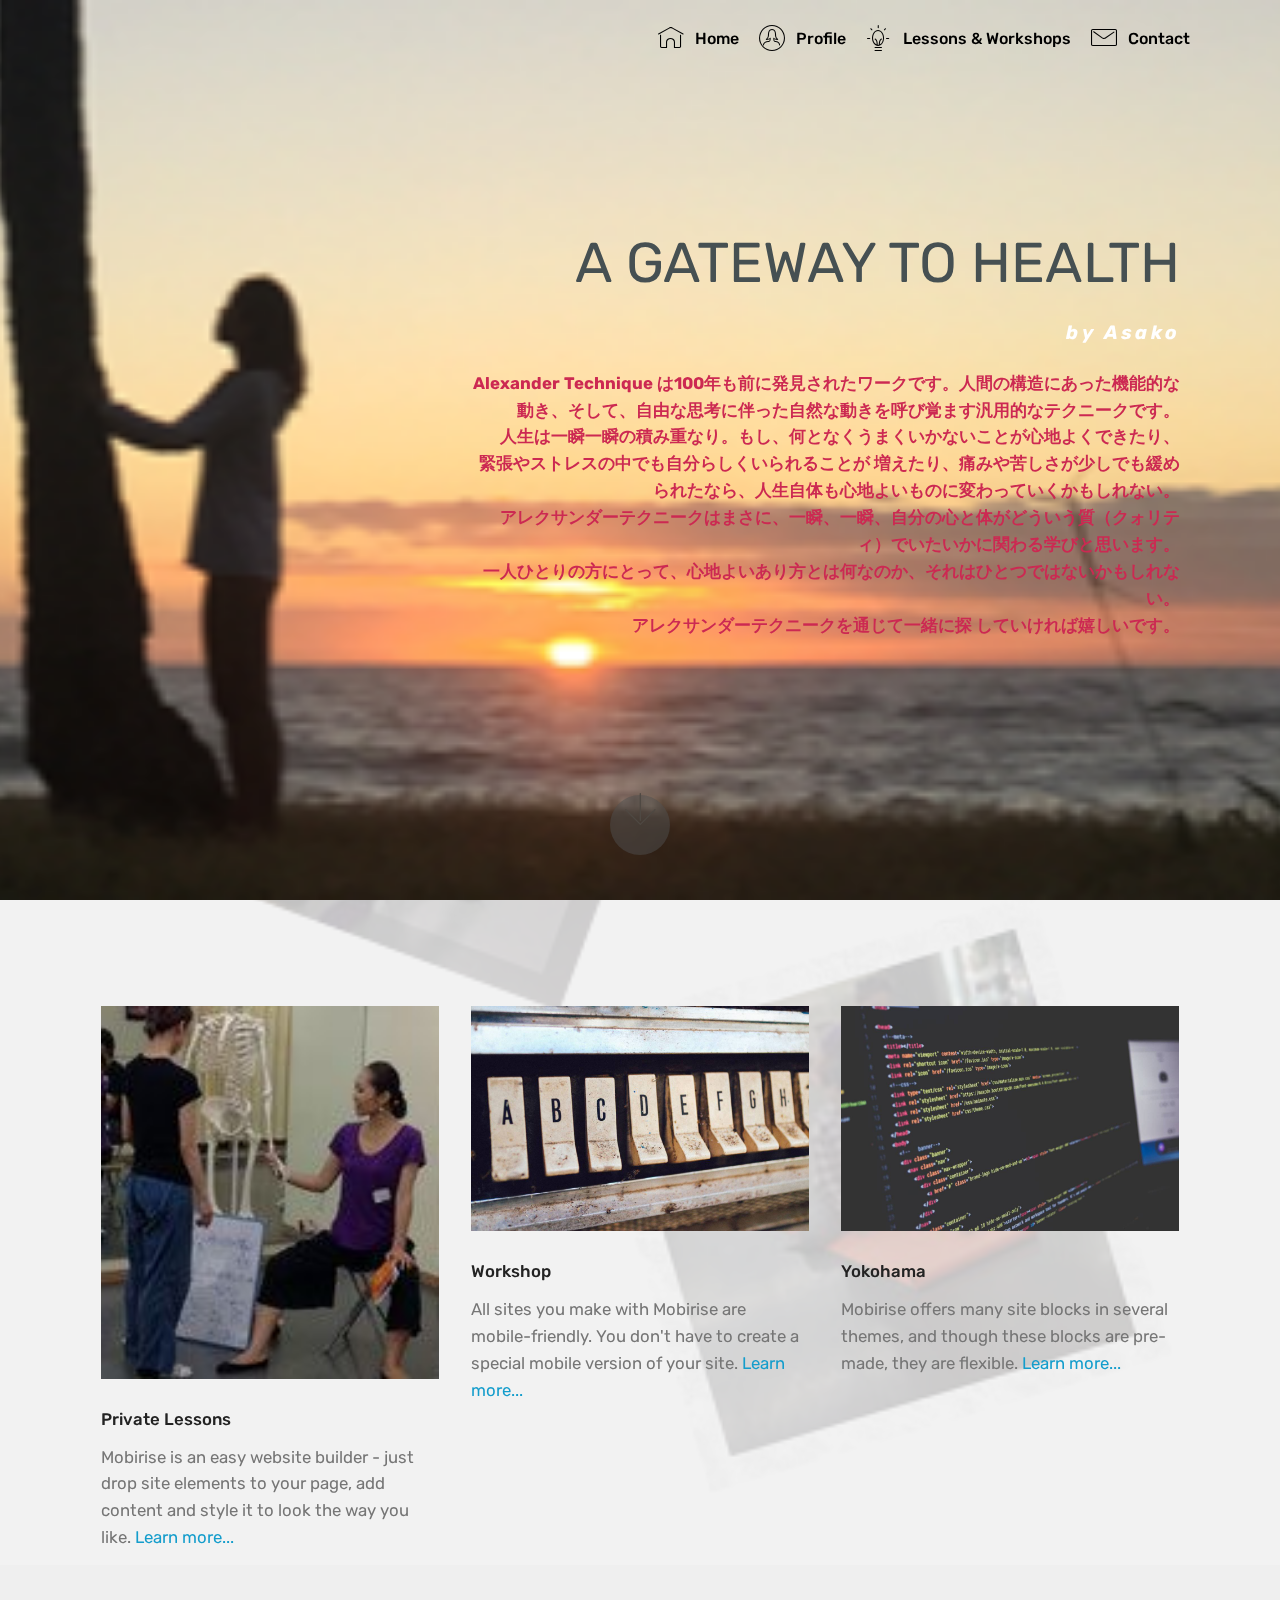
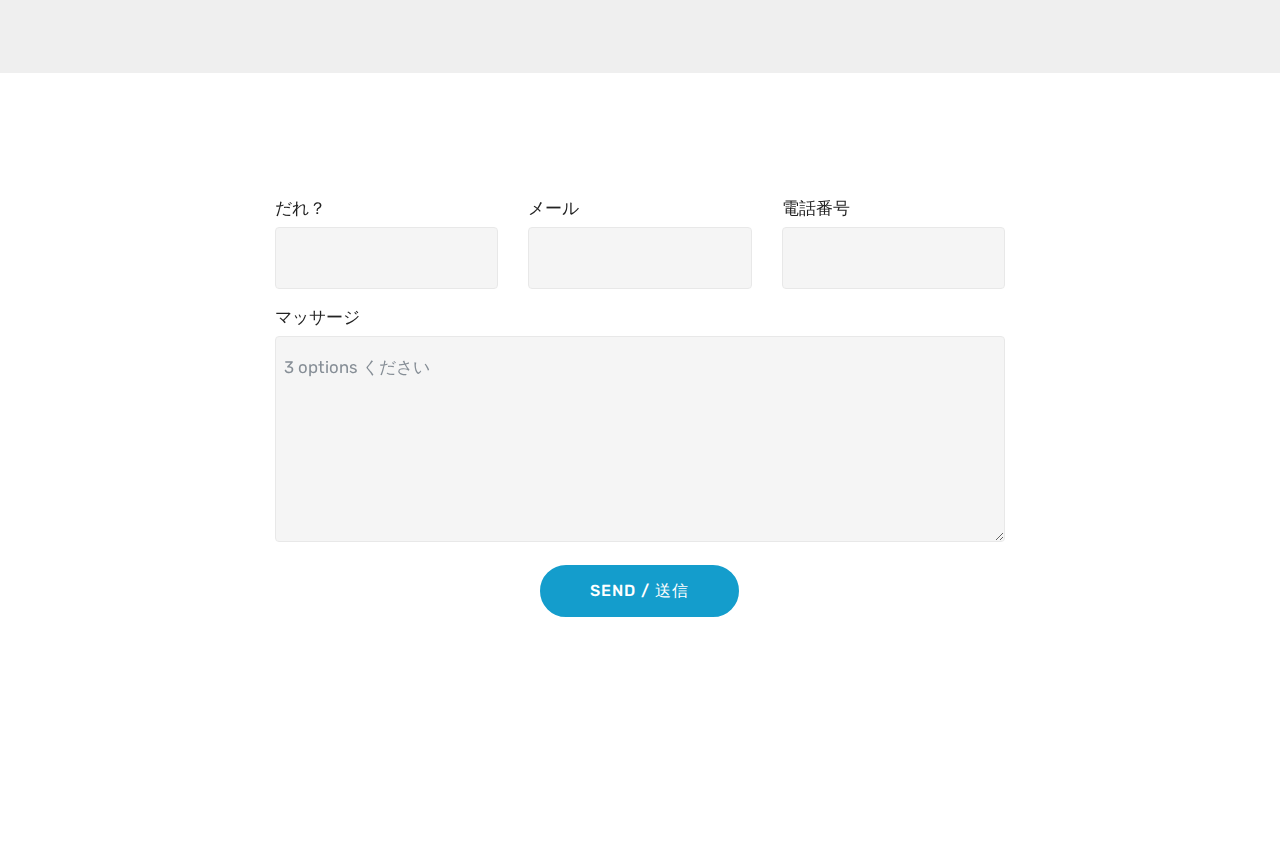
==== commit c83497c1: "create github pages" ====
--- a/index.html
+++ b/index.html
@@ -8,7 +8,7 @@
   <meta name="viewport" content="width=device-width, initial-scale=1, minimum-scale=1">
   <link rel="shortcut icon" href="assets/images/asako-669999.gif" type="image/x-icon">
   <meta name="description" content="Home">
-  <title>Home</title>
+  <title>Alexander Works - home</title>
   <link rel="stylesheet" href="assets/web/assets/mobirise-icons/mobirise-icons.css">
   <link rel="stylesheet" href="assets/tether/tether.min.css">
   <link rel="stylesheet" href="assets/bootstrap/css/bootstrap.min.css">
@@ -55,7 +55,7 @@
     </nav>
 </section>
 
-<section class="engine"><a href="https://mobirise.co/g">how to create your own website for free</a></section><section class="header10 cid-qFcF422YGF mbr-fullscreen mbr-parallax-background" id="header10-2">
+<section class="engine"><a href="https://mobirise.co/i">build a website for free</a></section><section class="header10 cid-qFcF422YGF mbr-fullscreen mbr-parallax-background" id="header10-2">
 
     
 
@@ -64,7 +64,7 @@
     <div class="container">
         <div class="media-container-column mbr-white col-lg-8 col-md-10 ml-auto">
             <h1 class="mbr-section-title align-right mbr-bold pb-3 mbr-fonts-style display-1"><span style="font-weight: normal;">A GATEWAY TO HEALTH</span></h1>
-            <h3 class="mbr-section-subtitle align-right mbr-light pb-3 mbr-fonts-style display-5"><em>by Asako</em></h3>
+            <h3 class="mbr-section-subtitle align-right mbr-light pb-3 mbr-fonts-style display-5"><em><strong>by Asako</strong></em></h3>
             <p class="mbr-text align-right pb-3 mbr-fonts-style display-7"><strong>Alexander Technique は100年も前に発見されたワークです。人間の構造にあった機能的な動き、そして、自由な思考に伴った自然な動きを呼び覚ます汎用的なテクニークです。 
 <br>人生は一瞬一瞬の積み重なり。もし、何となくうまくいかないことが心地よくできたり、<br>緊張やストレスの中でも自分らしくいられることが 増えたり、痛みや苦しさが少しでも緩められたなら、人生自体も心地よいものに変わっていくかもしれない。
 <br>アレクサンダーテクニークはまさに、一瞬、一瞬、自分の心と体がどういう質（クォリティ）でいたいかに関わる学びと思います。 
@@ -157,7 +157,7 @@
             <div class="media-container-column col-lg-8" data-form-type="formoid">
                     <div data-form-alert="" hidden="">Thanks for filling out the form!</div>
             
-                    <form class="mbr-form" action="https://mobirise.com/" method="post" data-form-title="Mobirise Form"><input type="hidden" data-form-email="true" value="Pgl1+XsahXv/iS5B0cgDyjoPNV+IeAlREopuGgCdUssA5c6HCtSiBdBmRaImQ0MuIc0F7cIPwWYW0lTjLh5WdzSRNO9zl1ZleQ3XRUr5Dmv4ZAkavaonq1Z6tb0XGSJh">
+                    <form class="mbr-form" action="https://mobirise.com/" method="post" data-form-title="Mobirise Form"><input type="hidden" data-form-email="true" value="tXyy7LpK6NZPs+wxwCrQJiwmotpmX4NYFihqsx2BXAncYdMexyRXyPiBgAUhD21Lmn9/bfUDWlOytjACVz9Efg45Tv/JSAVfmPVJdUfP4k3cLTvAaq81sNU8oUw8dGJm">
                         <div class="row row-sm-offset">
                             <div class="col-md-4 multi-horizontal" data-for="name">
                                 <div class="form-group">
--- a/assets/mobirise/css/mbr-additional.css
+++ b/assets/mobirise/css/mbr-additional.css
@@ -42,10 +42,10 @@
 }
 .display-5 {
   font-family: 'Rubik', sans-serif;
-  font-size: 1.5rem;
+  font-size: 1.2rem;
 }
 .display-5 > .mbr-iconfont {
-  font-size: 2.4rem;
+  font-size: 1.92rem;
 }
 .display-7 {
   font-family: 'Rubik', sans-serif;
@@ -76,9 +76,9 @@
     line-height: calc( 1.4 * (1rem + (1 - 1) * ((100vw - 20rem) / (48 - 20))));
   }
   .display-5 {
-    font-size: 1.2rem;
-    font-size: calc( 1.175rem + (1.5 - 1.175) * ((100vw - 20rem) / (48 - 20)));
-    line-height: calc( 1.4 * (1.175rem + (1.5 - 1.175) * ((100vw - 20rem) / (48 - 20))));
+    font-size: 0.96rem;
+    font-size: calc( 1.07rem + (1.2 - 1.07) * ((100vw - 20rem) / (48 - 20)));
+    line-height: calc( 1.4 * (1.07rem + (1.2 - 1.07) * ((100vw - 20rem) / (48 - 20))));
   }
 }
 /* Buttons */
@@ -1765,13 +1765,16 @@
 }
 .cid-qFcF422YGF .mbr-text,
 .cid-qFcF422YGF .mbr-section-btn B {
-  color: #465052;
+  color: #cc2952;
 }
 .cid-qFcF422YGF I {
-  color: #232323;
+  color: #4f4943;
 }
 .cid-qFcF422YGF H1 {
   color: #465052;
+}
+.cid-qFcF422YGF B {
+  color: #767676;
 }
 .cid-qFcKLGSwW6 {
   padding-top: 90px;
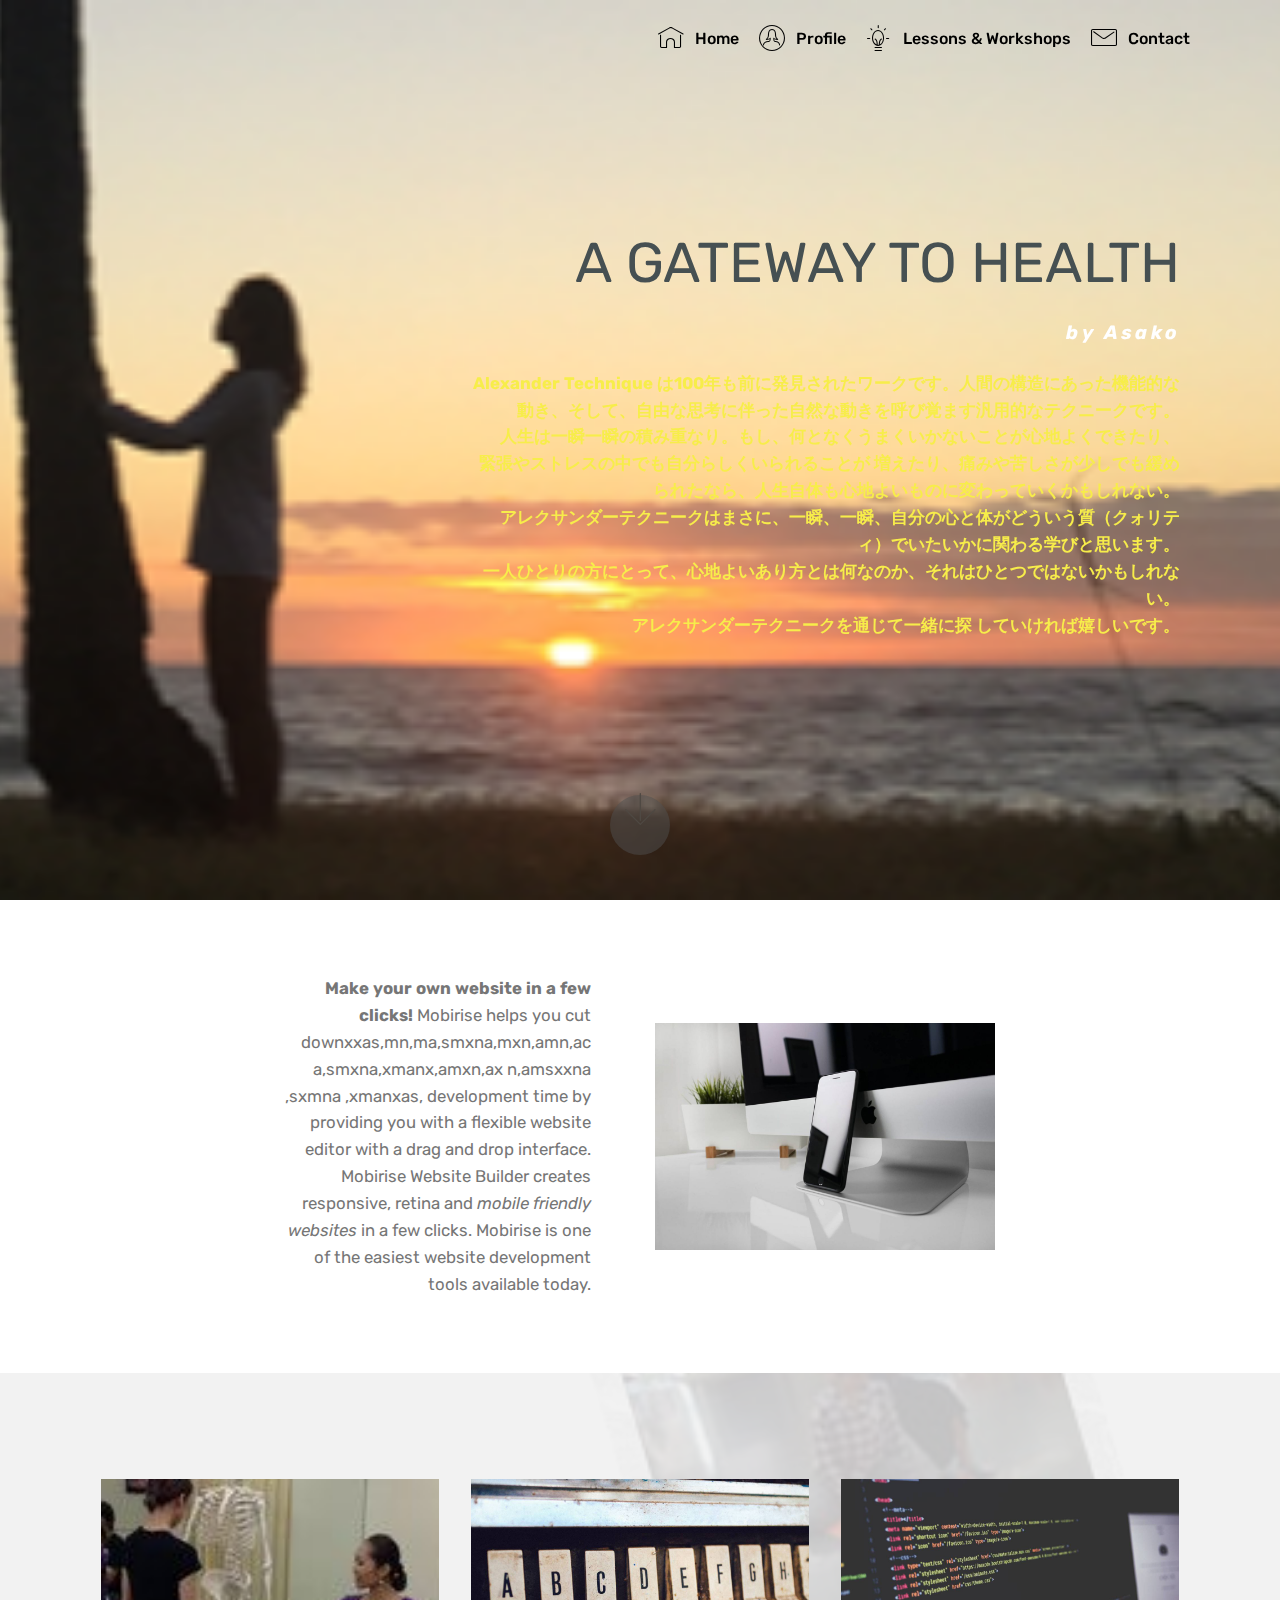
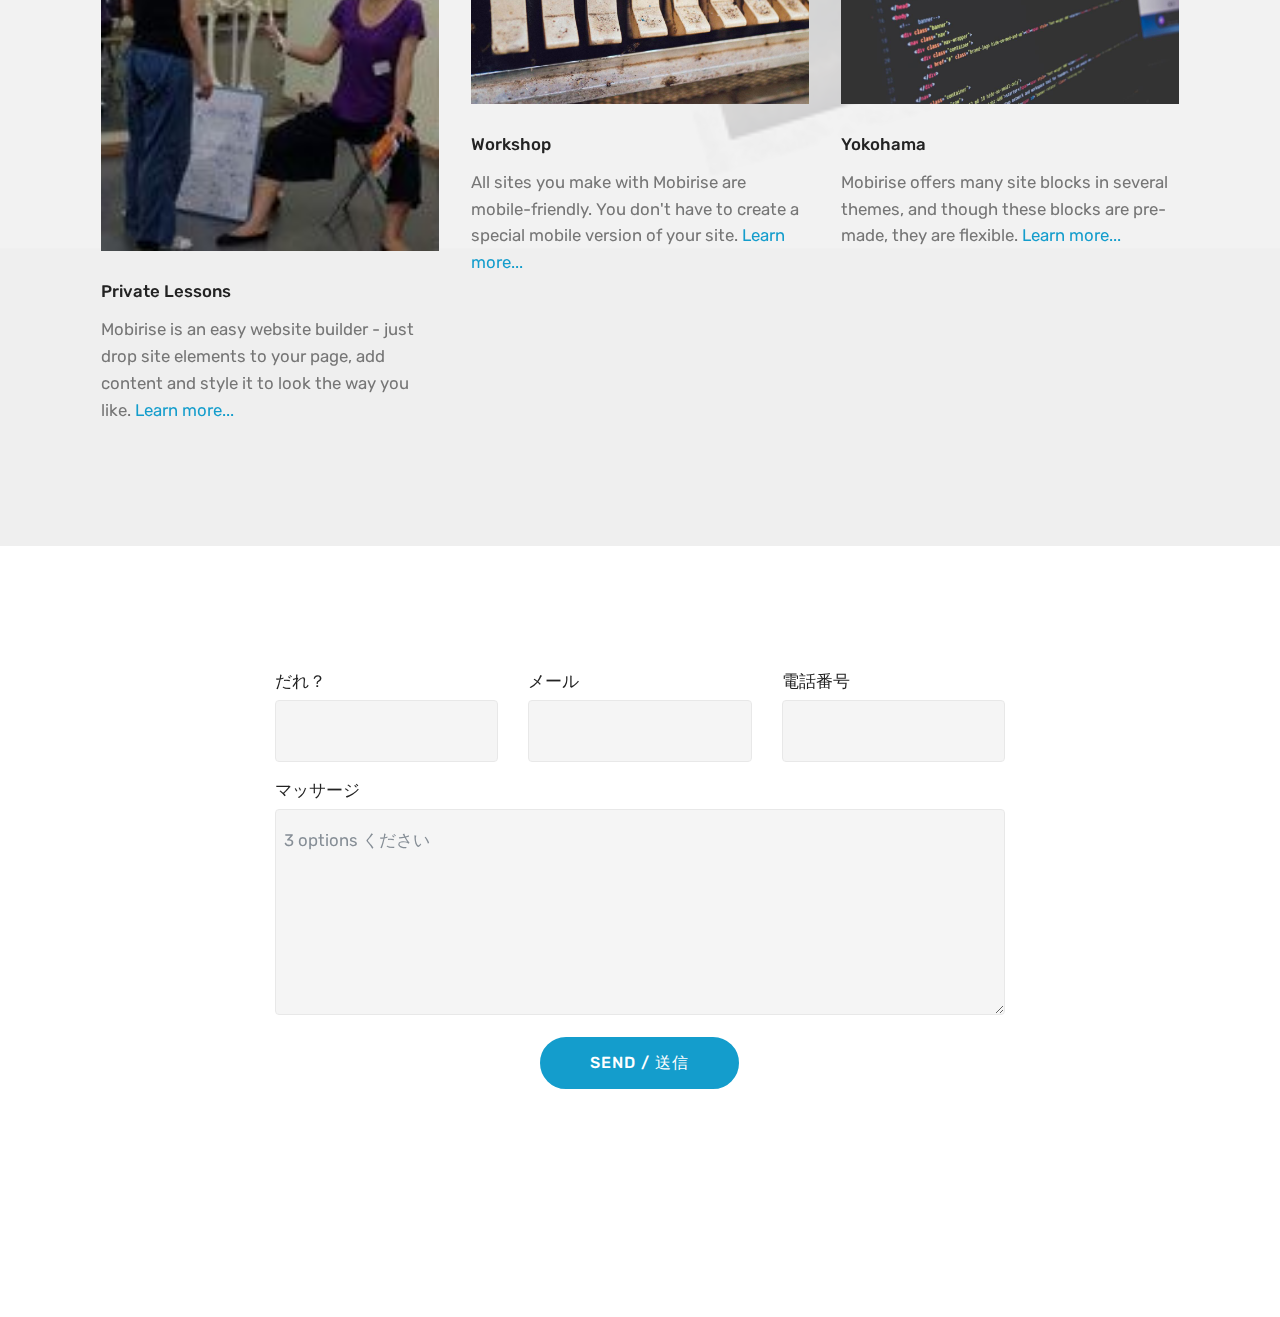
==== commit 5cd07cab: "create github pages" ====
--- a/index.html
+++ b/index.html
@@ -45,7 +45,7 @@
         <div class="collapse navbar-collapse" id="navbarSupportedContent">
             <ul class="navbar-nav nav-dropdown nav-right navbar-nav-top-padding" data-app-modern-menu="true"><li class="nav-item"><a class="nav-link link text-black display-4" href="index.html#header10-2"><span class="mbri-home mbr-iconfont mbr-iconfont-btn"></span>
                         Home</a></li><li class="nav-item"><a class="nav-link link text-black display-4" href="profile.html#features11-g"><span class="mbri-user2 mbr-iconfont mbr-iconfont-btn"></span>
-                        Profile</a></li><li class="nav-item"><a class="nav-link link text-black display-4" href="index.html#features2-7"><span class="mbri-idea mbr-iconfont mbr-iconfont-btn"></span>Lessons &amp; Workshops</a></li>
+                        Profile</a></li><li class="nav-item dropdown open"><a class="nav-link link text-black display-4" href="index.html#features2-7" aria-expanded="true"><span class="mbri-idea mbr-iconfont mbr-iconfont-btn"></span>Lessons &amp; Workshops</a></li>
                 <li class="nav-item">
                     <a class="nav-link link text-black display-4" href="index.html#form1-a"><span class="mbri-letter mbr-iconfont mbr-iconfont-btn"></span>
                         Contact</a>
@@ -55,7 +55,7 @@
     </nav>
 </section>
 
-<section class="engine"><a href="https://mobirise.co/i">build a website for free</a></section><section class="header10 cid-qFcF422YGF mbr-fullscreen mbr-parallax-background" id="header10-2">
+<section class="engine"><a href="https://mobirise.co/p">bootstrap navbar</a></section><section class="header10 cid-qFcF422YGF mbr-fullscreen mbr-parallax-background" id="header10-2">
 
     
 
@@ -80,6 +80,30 @@
     </div>
 </section>
 
+<section class="mbr-section content7 cid-qFfeNETSFy" id="content7-l">
+          
+    
+
+    <div class="container">
+        <div class="media-container-row">
+            <div class="col-12 col-md-8">
+                <div class="media-container-row">
+                    <div class="media-content">
+                        <div class="mbr-section-text">
+                            <p class="mbr-text align-right mb-0 mbr-fonts-style display-7">
+                               <strong>Make your own website in a few clicks!</strong> Mobirise helps you cut downxxas,mn,ma,smxna,mxn,amn,ac &nbsp;a,smxna,xmanx,amxn,ax n,amsxxna ,sxmna ,xmanxas, development time by providing you with a flexible website editor with a drag and drop interface. Mobirise Website Builder creates responsive, retina and <em>mobile friendly websites</em> in a few clicks. Mobirise is one of the easiest website development tools available today.
+                            </p>
+                        </div>
+                    </div>
+                    <div class="mbr-figure" style="width: 120%;">
+                     <img src="assets/images/01.jpg" alt="Mobirise">  
+                    </div>
+                </div>
+            </div>
+        </div>
+    </div>
+</section>
+
 <section class="features2 cid-qFcKLGSwW6 mbr-parallax-background" id="features2-7">
 
     
@@ -157,7 +181,7 @@
             <div class="media-container-column col-lg-8" data-form-type="formoid">
                     <div data-form-alert="" hidden="">Thanks for filling out the form!</div>
             
-                    <form class="mbr-form" action="https://mobirise.com/" method="post" data-form-title="Mobirise Form"><input type="hidden" data-form-email="true" value="tXyy7LpK6NZPs+wxwCrQJiwmotpmX4NYFihqsx2BXAncYdMexyRXyPiBgAUhD21Lmn9/bfUDWlOytjACVz9Efg45Tv/JSAVfmPVJdUfP4k3cLTvAaq81sNU8oUw8dGJm">
+                    <form class="mbr-form" action="https://mobirise.com/" method="post" data-form-title="Mobirise Form"><input type="hidden" data-form-email="true" value="N9ZkSyuTiEysN29GDz8DzBsn/6L71PB0300pj+He1wzkK0b9/BZ14dFfVLS4F93d40GcQ1jEKN98fHmMLF2IYXg1UstrDJLzeFJHL55dDUkP4S/FKV9K4lWXfhc7Lnph">
                         <div class="row row-sm-offset">
                             <div class="col-md-4 multi-horizontal" data-for="name">
                                 <div class="form-group">
--- a/assets/mobirise/css/mbr-additional.css
+++ b/assets/mobirise/css/mbr-additional.css
@@ -1765,7 +1765,7 @@
 }
 .cid-qFcF422YGF .mbr-text,
 .cid-qFcF422YGF .mbr-section-btn B {
-  color: #cc2952;
+  color: #f7ed4a;
 }
 .cid-qFcF422YGF I {
   color: #4f4943;
@@ -1774,6 +1774,24 @@
   color: #465052;
 }
 .cid-qFcF422YGF B {
+  color: #767676;
+}
+.cid-qFfeNETSFy {
+  padding-top: 75px;
+  padding-bottom: 75px;
+  background-color: #ffffff;
+}
+@media (min-width: 992px) {
+  .cid-qFfeNETSFy .mbr-figure {
+    padding-left: 4rem;
+  }
+}
+@media (max-width: 992px) {
+  .cid-qFfeNETSFy .mbr-figure {
+    padding-top: 1rem;
+  }
+}
+.cid-qFfeNETSFy .mbr-text {
   color: #767676;
 }
 .cid-qFcKLGSwW6 {
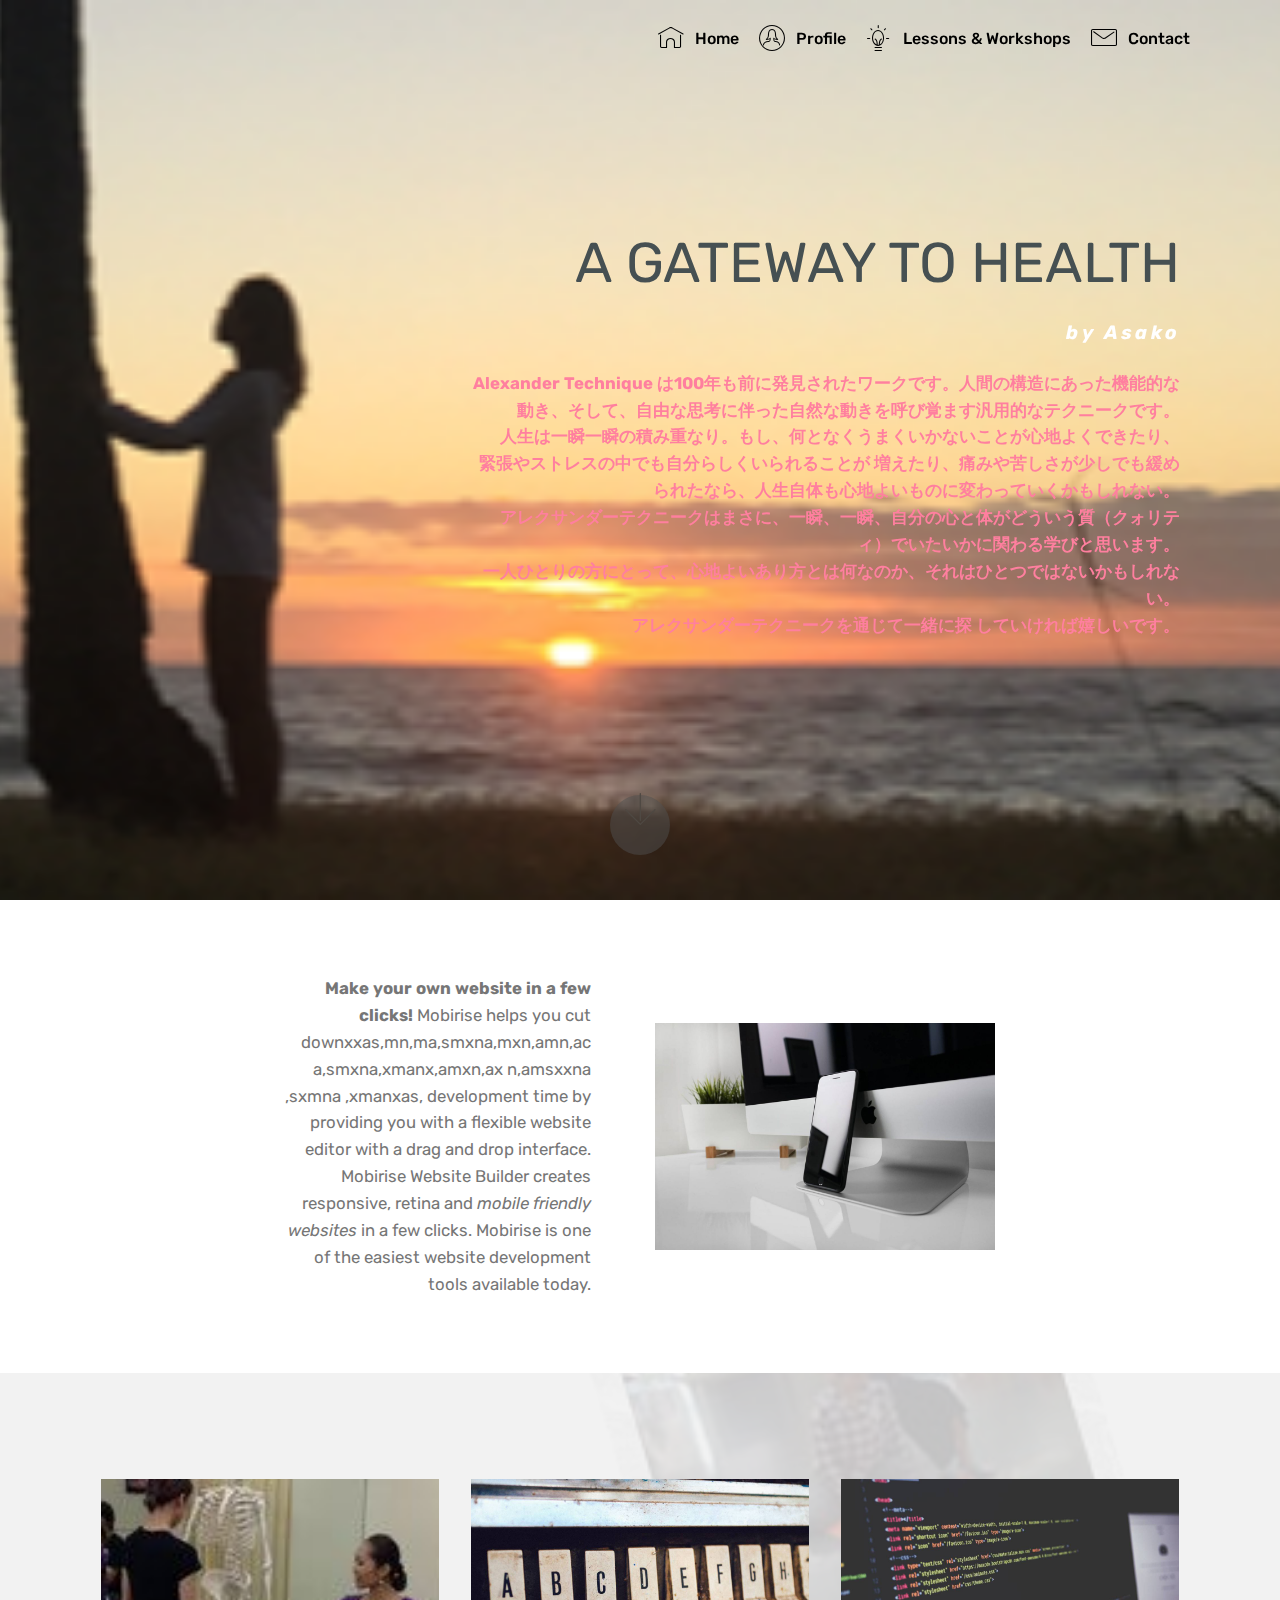
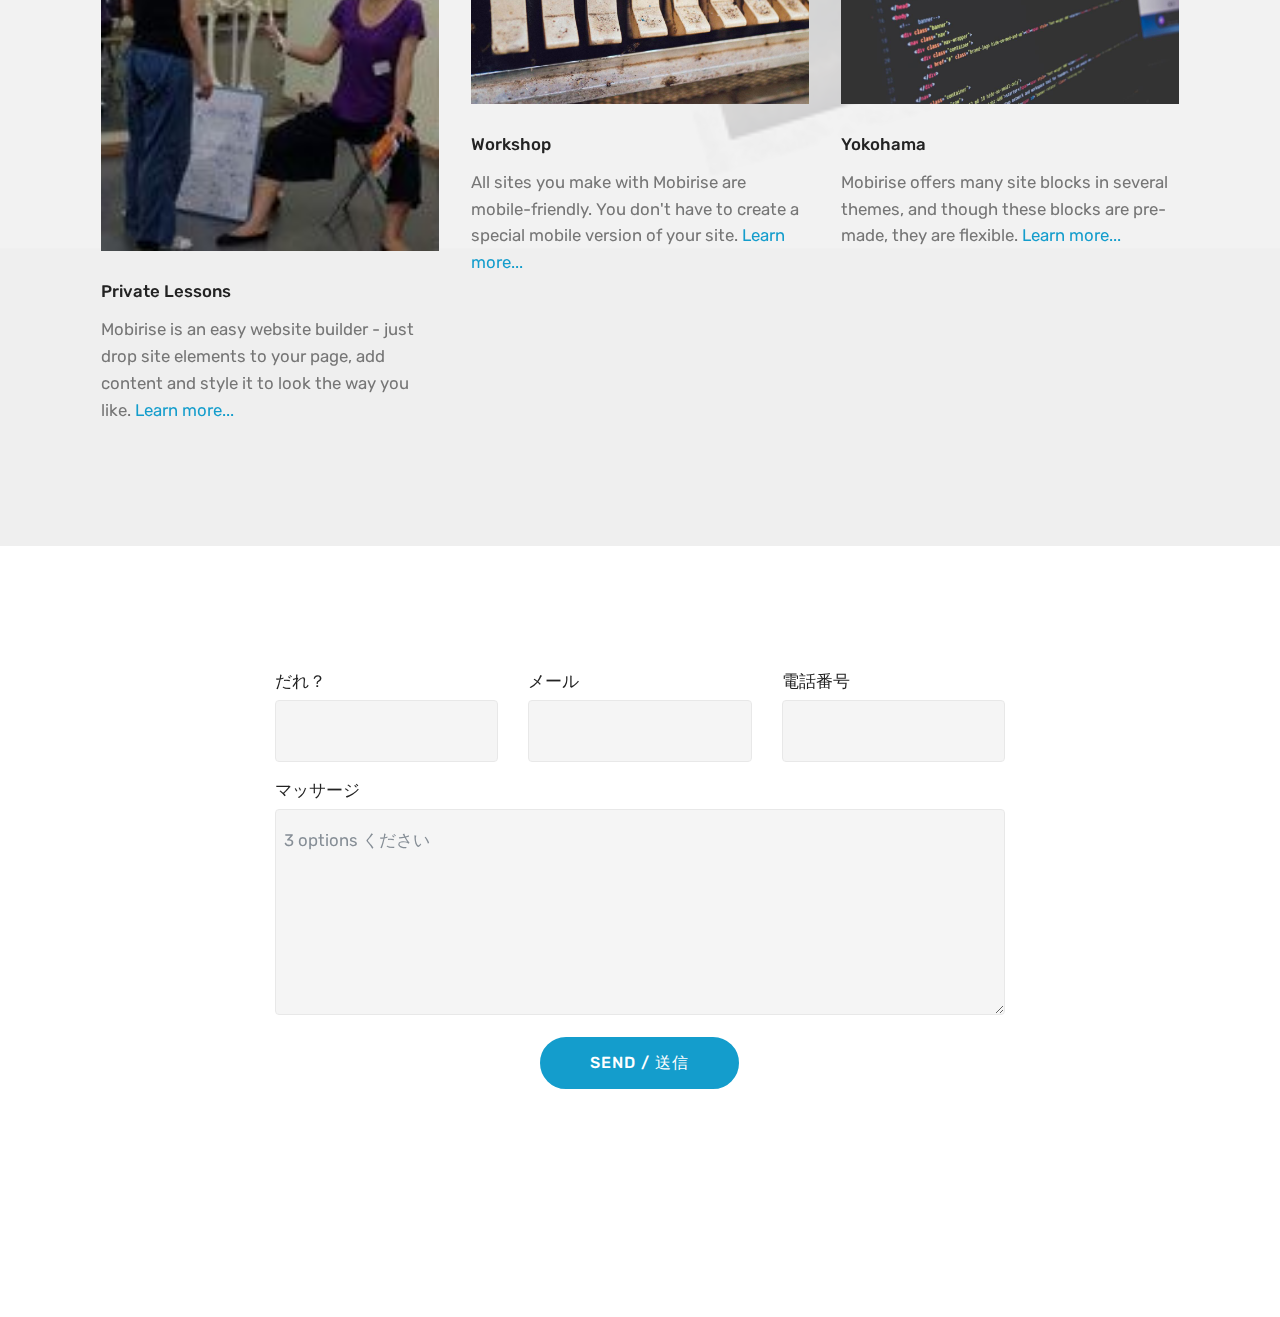
==== commit 72675e96: "create github pages" ====
--- a/index.html
+++ b/index.html
@@ -55,7 +55,7 @@
     </nav>
 </section>
 
-<section class="engine"><a href="https://mobirise.co/p">bootstrap navbar</a></section><section class="header10 cid-qFcF422YGF mbr-fullscreen mbr-parallax-background" id="header10-2">
+<section class="engine"><a href="https://mobirise.co/q">bootstrap slider</a></section><section class="header10 cid-qFcF422YGF mbr-fullscreen mbr-parallax-background" id="header10-2">
 
     
 
@@ -181,7 +181,7 @@
             <div class="media-container-column col-lg-8" data-form-type="formoid">
                     <div data-form-alert="" hidden="">Thanks for filling out the form!</div>
             
-                    <form class="mbr-form" action="https://mobirise.com/" method="post" data-form-title="Mobirise Form"><input type="hidden" data-form-email="true" value="N9ZkSyuTiEysN29GDz8DzBsn/6L71PB0300pj+He1wzkK0b9/BZ14dFfVLS4F93d40GcQ1jEKN98fHmMLF2IYXg1UstrDJLzeFJHL55dDUkP4S/FKV9K4lWXfhc7Lnph">
+                    <form class="mbr-form" action="https://mobirise.com/" method="post" data-form-title="Mobirise Form"><input type="hidden" data-form-email="true" value="JfY3bbe9QtkDkPSXcsySYWhS8PqnVphTh7QqJkgcw2ts02BYgUp1W36ukDy1vFZDFgGBqyw/QTpzknCD9kwVF3OYkOJv+io9lsa9qrRPE0ODs39i4FyrC27y/0B/EUT1">
                         <div class="row row-sm-offset">
                             <div class="col-md-4 multi-horizontal" data-for="name">
                                 <div class="form-group">
--- a/assets/mobirise/css/mbr-additional.css
+++ b/assets/mobirise/css/mbr-additional.css
@@ -1765,7 +1765,7 @@
 }
 .cid-qFcF422YGF .mbr-text,
 .cid-qFcF422YGF .mbr-section-btn B {
-  color: #f7ed4a;
+  color: #ff7f9f;
 }
 .cid-qFcF422YGF I {
   color: #4f4943;
